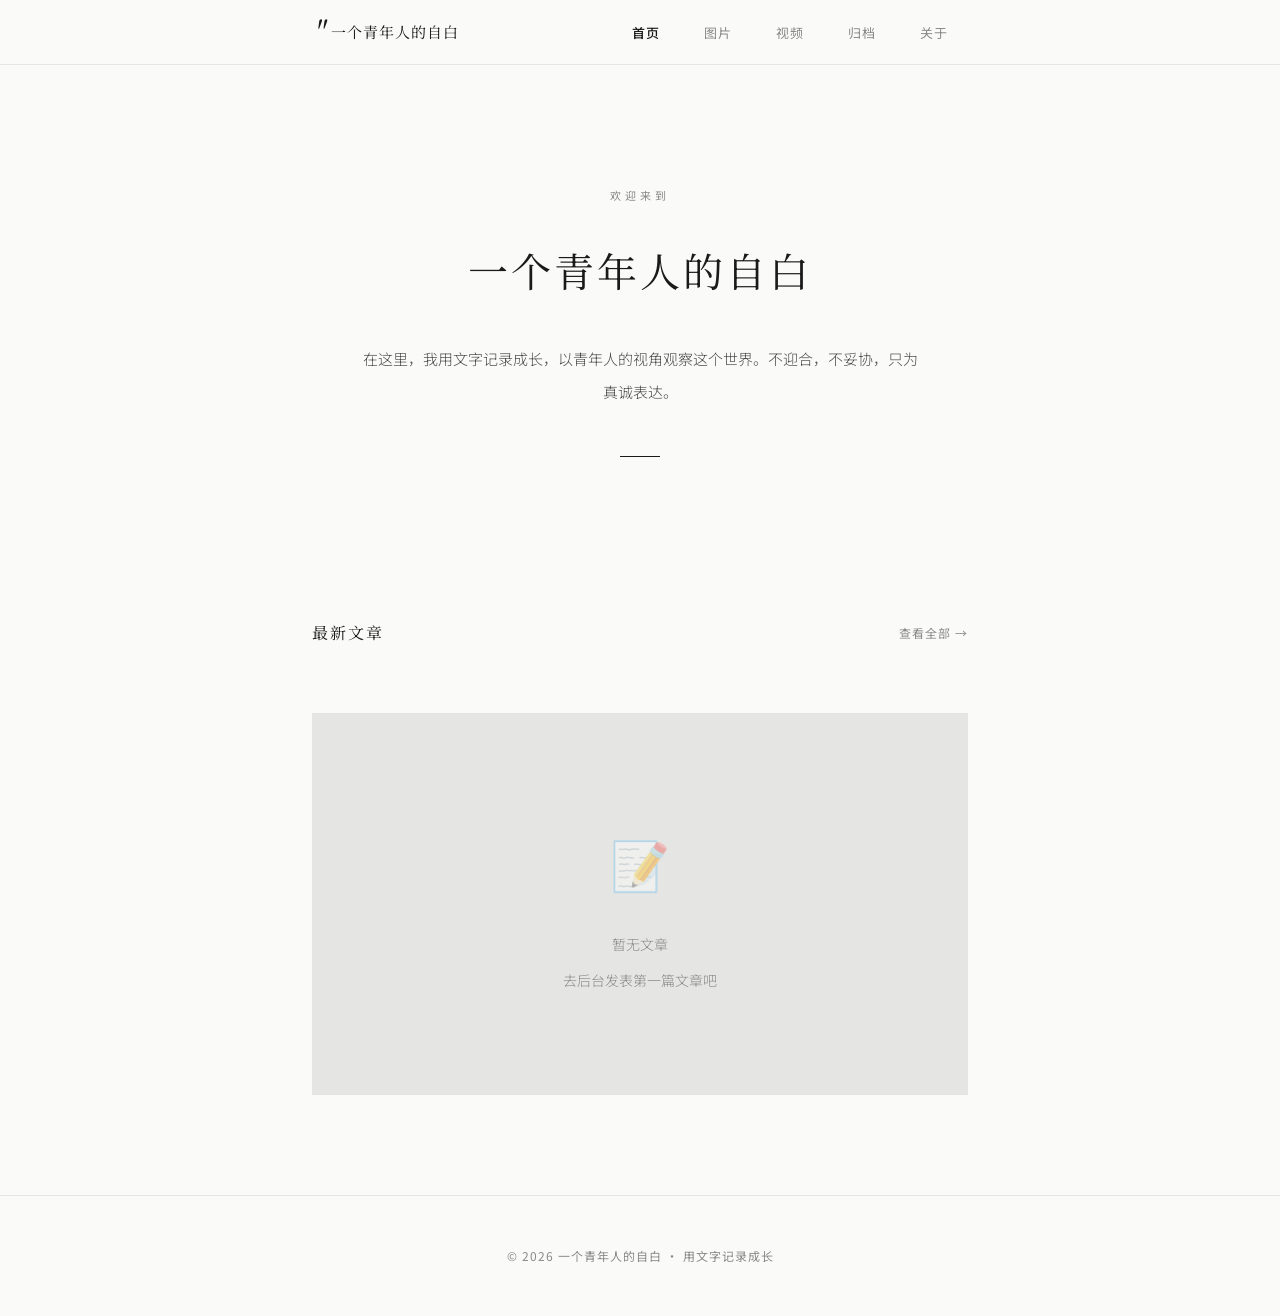
==== index.html @ 55a69249 "Add files via upload" ====
<!DOCTYPE html>
<html lang="zh-CN">
<head>
    <meta charset="UTF-8">
    <meta name="viewport" content="width=device-width, initial-scale=1.0">
    <title>一个青年人的自白</title>
    <meta name="description" content="一个青年人的自白 - 用文字记录成长，以青年视角观察世界">
    <link rel="stylesheet" href="styles.css">
    <link href="https://fonts.googleapis.com/css2?family=Noto+Serif+SC:wght@400;600;700&family=Noto+Sans+SC:wght@300;400;500&display=swap" rel="stylesheet">
</head>
<body>
    <!-- 导航栏 -->
    <header class="header">
        <div class="container header-inner">
            <a href="#" class="logo" data-page="home">
                <span class="logo-mark">"</span>
                <span class="logo-text">一个青年人的自白</span>
            </a>
            <nav class="nav">
                <button class="nav-link active" data-page="home">首页</button>
                <button class="nav-link" data-page="photos">图片</button>
                <button class="nav-link" data-page="videos">视频</button>
                <button class="nav-link" data-page="archive">归档</button>
                <button class="nav-link" data-page="about">关于</button>
            </nav>
            <button class="menu-toggle" aria-label="菜单">
                <span></span>
                <span></span>
                <span></span>
            </button>
        </div>
    </header>

    <!-- 移动端菜单 -->
    <div class="mobile-menu">
        <button class="mobile-nav-link active" data-page="home">首页</button>
        <button class="mobile-nav-link" data-page="photos">图片</button>
        <button class="mobile-nav-link" data-page="videos">视频</button>
        <button class="mobile-nav-link" data-page="archive">归档</button>
        <button class="mobile-nav-link" data-page="about">关于</button>
    </div>

    <!-- 首页 -->
    <main id="home-page" class="page active">
        <!-- Hero 区域 -->
        <section class="hero">
            <div class="container">
                <div class="hero-content">
                    <p class="hero-subtitle">欢迎来到</p>
                    <h1 class="hero-title">一个青年人的自白</h1>
                    <p class="hero-desc">在这里，我用文字记录成长，以青年人的视角观察这个世界。不迎合，不妥协，只为真诚表达。</p>
                    <div class="hero-line"></div>
                </div>
            </div>
        </section>

        <!-- 最新文章 -->
        <section class="articles">
            <div class="container">
                <div class="section-header">
                    <h2 class="section-title">最新文章</h2>
                    <a href="#" class="section-more" data-page="archive">查看全部 →</a>
                </div>
                <div class="article-list" id="article-list">
                    <!-- 文章列表由 JS 动态渲染 -->
                </div>
            </div>
        </section>
    </main>

    <!-- 图片页 -->
    <main id="photos-page" class="page">
        <section class="page-header">
            <div class="container">
                <h1 class="page-title">影像记录</h1>
                <p class="page-subtitle">用镜头捕捉那些值得记录的瞬间</p>
            </div>
        </section>
        <section class="photos-content">
            <div class="container">
                <div class="photo-grid" id="photo-grid">
                    <!-- 图片由 JS 动态渲染 -->
                </div>
            </div>
        </section>
    </main>

    <!-- 视频页 -->
    <main id="videos-page" class="page">
        <section class="page-header">
            <div class="container">
                <h1 class="page-title">影像作品</h1>
                <p class="page-subtitle">用影像讲述故事</p>
            </div>
        </section>
        <section class="videos-content">
            <div class="container">
                <div class="video-list" id="video-list">
                    <!-- 视频由 JS 动态渲染 -->
                </div>
            </div>
        </section>
    </main>

    <!-- 归档页 -->
    <main id="archive-page" class="page">
        <section class="page-header">
            <div class="container">
                <h1 class="page-title">文章归档</h1>
                <p class="page-subtitle">所有的文字，都在这里沉淀</p>
            </div>
        </section>
        <section class="archive-content">
            <div class="container">
                <div class="archive-list" id="archive-list">
                    <!-- 归档列表由 JS 动态渲染 -->
                </div>
            </div>
        </section>
    </main>

    <!-- 文章详情页 -->
    <main id="article-page" class="page">
        <article class="article-detail" id="article-detail">
            <!-- 文章内容由 JS 动态渲染 -->
        </article>
    </main>

    <!-- 图片详情弹窗 -->
    <div class="lightbox" id="lightbox">
        <button class="lightbox-close" onclick="closeLightbox()">×</button>
        <div class="lightbox-content">
            <img id="lightbox-img" src="" alt="">
            <div class="lightbox-info">
                <h3 id="lightbox-title"></h3>
                <p id="lightbox-desc"></p>
            </div>
        </div>
    </div>

    <!-- 视频弹窗 -->
    <div class="videobox" id="videobox">
        <button class="videobox-close" onclick="closeVideobox()">×</button>
        <div class="videobox-content">
            <div id="video-player"></div>
        </div>
    </div>

    <!-- 关于页 -->
    <main id="about-page" class="page">
        <section class="about-header">
            <div class="container">
                <div class="about-avatar">
                    <div class="avatar-placeholder">青</div>
                </div>
                <h1 class="about-name" id="about-name">一个青年人</h1>
                <p class="about-tagline" id="about-tagline">记录者 / 思考者 / 表达者</p>
            </div>
        </section>
        <section class="about-content">
            <div class="container">
                <div class="about-text" id="about-text">
                    <!-- 自我介绍由JS动态加载 -->
                </div>
                <div class="about-links">
                    <h3>找到我</h3>
                    <div class="social-links" id="social-links">
                        <!-- 社交链接由 JS 动态渲染 -->
                    </div>
                </div>
            </div>
        </section>
    </main>

    <!-- 页脚 -->
    <footer class="footer">
        <div class="container">
            <p class="footer-text">© 2026 一个青年人的自白 · 用文字记录成长</p>
        </div>
    </footer>

    <script src="app.js"></script>
</body>
</html>
---- styles.css ----
/* ========================================
   一个青年人的自白 - 艺术黑白风格
   Artistic Black & White Theme
   ======================================== */

/* 变量定义 - 艺术黑白调色板 */
:root {
    /* 黑白灰主色调 */
    --color-bg: #FAFAF9;
    --color-bg-card: #FFFFFF;
    --color-text: #1A1A1A;
    --color-text-secondary: #4A4A4A;
    --color-text-muted: #8A8A8A;
    --color-border: #E5E5E3;
    --color-border-light: #F0F0EE;
    
    /* 强调色 - 极淡的灰黑 */
    --color-accent: #2A2A2A;
    --color-accent-light: #F5F5F3;
    
    /* 字体 */
    --font-serif: 'Noto Serif SC', 'Songti SC', 'SimSun', serif;
    --font-sans: 'Noto Sans SC', 'PingFang SC', sans-serif;
    
    /* 阴影 - 极轻微 */
    --shadow-sm: 0 1px 3px rgba(0, 0, 0, 0.02);
    --shadow-md: 0 2px 12px rgba(0, 0, 0, 0.03);
    --shadow-lg: 0 4px 24px rgba(0, 0, 0, 0.04);
    
    /* 圆角 - 更方正 */
    --radius-sm: 2px;
    --radius-md: 4px;
    --radius-lg: 6px;
    
    /* 过渡 */
    --transition: all 0.4s cubic-bezier(0.25, 0.46, 0.45, 0.94);
}

/* 重置样式 */
*, *::before, *::after {
    box-sizing: border-box;
    margin: 0;
    padding: 0;
}

html {
    font-size: 16px;
    scroll-behavior: smooth;
}

body {
    font-family: var(--font-sans);
    background-color: var(--color-bg);
    color: var(--color-text);
    line-height: 2;
    min-height: 100vh;
    -webkit-font-smoothing: antialiased;
    -moz-osx-font-smoothing: grayscale;
}

a {
    color: inherit;
    text-decoration: none;
}

button {
    font-family: inherit;
    cursor: pointer;
    border: none;
    background: none;
}

img {
    max-width: 100%;
    height: auto;
}

/* 容器 */
.container {
    max-width: 720px;
    margin: 0 auto;
    padding: 0 32px;
}

/* ========================================
   导航栏 - 极简黑白
   ======================================== */
.header {
    position: fixed;
    top: 0;
    left: 0;
    right: 0;
    background: rgba(250, 250, 249, 0.98);
    border-bottom: 1px solid var(--color-border);
    z-index: 100;
}

.header-inner {
    display: flex;
    align-items: center;
    justify-content: space-between;
    height: 64px;
}

.logo {
    display: flex;
    align-items: center;
    gap: 8px;
}

.logo-mark {
    font-family: var(--font-serif);
    font-size: 28px;
    color: var(--color-text);
    font-weight: 400;
    font-style: italic;
}

.logo-text {
    font-family: var(--font-serif);
    font-size: 15px;
    font-weight: 400;
    color: var(--color-text);
    letter-spacing: 1px;
}

.nav {
    display: flex;
    gap: 4px;
}

.nav-link {
    padding: 8px 20px;
    font-size: 13px;
    color: var(--color-text-muted);
    border-radius: var(--radius-sm);
    transition: var(--transition);
    letter-spacing: 1px;
}

.nav-link:hover {
    color: var(--color-text);
}

.nav-link.active {
    color: var(--color-text);
    font-weight: 500;
}

/* 移动端菜单按钮 */
.menu-toggle {
    display: none;
    flex-direction: column;
    gap: 6px;
    padding: 8px;
}

.menu-toggle span {
    display: block;
    width: 22px;
    height: 1px;
    background: var(--color-text);
    transition: var(--transition);
}

/* 移动端菜单 */
.mobile-menu {
    position: fixed;
    top: 64px;
    left: 0;
    right: 0;
    background: var(--color-bg-card);
    border-bottom: 1px solid var(--color-border);
    padding: 20px 32px;
    display: none;
    flex-direction: column;
    gap: 4px;
    z-index: 99;
}

.mobile-menu.active {
    display: flex;
}

.mobile-nav-link {
    padding: 14px 0;
    font-size: 14px;
    color: var(--color-text-secondary);
    text-align: left;
    border-bottom: 1px solid var(--color-border-light);
    transition: var(--transition);
    letter-spacing: 1px;
}

.mobile-nav-link:last-child {
    border-bottom: none;
}

.mobile-nav-link:hover,
.mobile-nav-link.active {
    color: var(--color-text);
}

/* ========================================
   页面通用
   ======================================== */
.page {
    display: none;
    padding-top: 64px;
    min-height: 100vh;
}

.page.active {
    display: block;
}

/* ========================================
   Hero 区域 - 文学感
   ======================================== */
.hero {
    padding: 120px 0 100px;
    text-align: center;
}

.hero-content {
    max-width: 560px;
    margin: 0 auto;
}

.hero-subtitle {
    font-family: var(--font-sans);
    font-size: 11px;
    color: var(--color-text-muted);
    letter-spacing: 4px;
    text-transform: uppercase;
    margin-bottom: 24px;
}

.hero-title {
    font-family: var(--font-serif);
    font-size: clamp(28px, 6vw, 40px);
    font-weight: 400;
    color: var(--color-text);
    margin-bottom: 32px;
    letter-spacing: 3px;
}

.hero-desc {
    font-size: 15px;
    color: var(--color-text-secondary);
    line-height: 2.2;
    margin-bottom: 48px;
    font-weight: 300;
}

.hero-line {
    width: 40px;
    height: 1px;
    background: var(--color-text);
    margin: 0 auto;
}

/* ========================================
   文章列表 - 简约卡片
   ======================================== */
.articles {
    padding: 60px 0 100px;
}

.section-header {
    display: flex;
    align-items: center;
    justify-content: space-between;
    margin-bottom: 48px;
    padding-bottom: 16px;
}

.section-title {
    font-family: var(--font-serif);
    font-size: 16px;
    font-weight: 400;
    letter-spacing: 2px;
}

.section-more {
    font-size: 12px;
    color: var(--color-text-muted);
    transition: var(--transition);
    letter-spacing: 1px;
}

.section-more:hover {
    color: var(--color-text);
}

.article-list {
    display: flex;
    flex-direction: column;
    gap: 1px;
    background: var(--color-border);
    border: 1px solid var(--color-border);
}

/* 文章卡片 */
.article-card {
    background: var(--color-bg-card);
    padding: 36px 40px;
    transition: var(--transition);
    cursor: pointer;
}

.article-card:hover {
    background: var(--color-accent-light);
}

.article-card-header {
    display: flex;
    align-items: center;
    gap: 16px;
    margin-bottom: 12px;
}

.article-tag {
    font-size: 10px;
    color: var(--color-text-muted);
    letter-spacing: 2px;
    text-transform: uppercase;
}

.article-date {
    font-size: 12px;
    color: var(--color-text-muted);
}

.article-title {
    font-family: var(--font-serif);
    font-size: 20px;
    font-weight: 400;
    color: var(--color-text);
    margin-bottom: 12px;
    transition: var(--transition);
    letter-spacing: 1px;
}

.article-card:hover .article-title {
    font-style: italic;
}

.article-excerpt {
    font-size: 14px;
    color: var(--color-text-secondary);
    line-height: 1.9;
    display: -webkit-box;
    -webkit-line-clamp: 2;
    -webkit-box-orient: vertical;
    overflow: hidden;
    font-weight: 300;
}

.article-footer {
    display: flex;
    align-items: center;
    gap: 16px;
    margin-top: 20px;
    padding-top: 20px;
    border-top: 1px solid var(--color-border-light);
}

.article-meta {
    display: flex;
    align-items: center;
    gap: 6px;
    font-size: 12px;
    color: var(--color-text-muted);
    letter-spacing: 1px;
}

.article-meta svg {
    opacity: 0.5;
}

/* ========================================
   归档页
   ======================================== */
.archive-header {
    padding: 100px 0 60px;
    text-align: center;
}

.page-title {
    font-family: var(--font-serif);
    font-size: clamp(24px, 5vw, 32px);
    font-weight: 400;
    margin-bottom: 12px;
    letter-spacing: 3px;
}

.page-subtitle {
    font-size: 13px;
    color: var(--color-text-muted);
    font-weight: 300;
    letter-spacing: 1px;
}

.archive-content {
    padding-bottom: 100px;
}

.archive-list {
    display: flex;
    flex-direction: column;
    gap: 48px;
}

.archive-year {
    font-family: var(--font-serif);
    font-size: 18px;
    font-weight: 400;
    color: var(--color-text);
    margin-bottom: 24px;
    padding-bottom: 12px;
    border-bottom: 1px solid var(--color-text);
    letter-spacing: 2px;
}

.archive-year-articles {
    display: flex;
    flex-direction: column;
    gap: 0;
    padding-left: 0;
}

.archive-item {
    display: flex;
    align-items: baseline;
    gap: 24px;
    padding: 16px 0;
    border-bottom: 1px solid var(--color-border-light);
    cursor: pointer;
    transition: var(--transition);
}

.archive-item:hover {
    padding-left: 8px;
}

.archive-item:hover .archive-item-title {
    font-style: italic;
}

.archive-item-date {
    font-size: 12px;
    color: var(--color-text-muted);
    flex-shrink: 0;
    letter-spacing: 1px;
}

.archive-item-title {
    font-size: 15px;
    color: var(--color-text);
    transition: var(--transition);
    letter-spacing: 0.5px;
}

/* ========================================
   文章详情
   ======================================== */
.article-detail {
    max-width: 640px;
    margin: 0 auto;
    padding: 80px 24px 120px;
}

.article-detail-header {
    margin-bottom: 48px;
    text-align: center;
}

.article-detail-title {
    font-family: var(--font-serif);
    font-size: clamp(24px, 5vw, 30px);
    font-weight: 400;
    line-height: 1.5;
    margin-bottom: 24px;
    letter-spacing: 2px;
}

.article-detail-meta {
    display: flex;
    align-items: center;
    justify-content: center;
    gap: 20px;
    font-size: 12px;
    color: var(--color-text-muted);
    letter-spacing: 1px;
}

.article-detail-content {
    font-size: 16px;
    line-height: 2.2;
    color: var(--color-text);
}

.article-detail-content p {
    margin-bottom: 28px;
    text-align: justify;
    font-weight: 300;
}

.article-detail-content h2 {
    font-family: var(--font-serif);
    font-size: 20px;
    font-weight: 400;
    margin: 56px 0 20px;
    letter-spacing: 1px;
}

.article-detail-content h3 {
    font-family: var(--font-serif);
    font-size: 17px;
    font-weight: 400;
    margin: 40px 0 16px;
}

.article-detail-content blockquote {
    margin: 40px 0;
    padding: 24px 32px;
    border-left: 2px solid var(--color-text);
    background: var(--color-accent-light);
    font-style: italic;
    font-size: 15px;
    color: var(--color-text-secondary);
}

.article-back {
    display: inline-flex;
    align-items: center;
    gap: 8px;
    margin-top: 56px;
    padding: 14px 24px;
    font-size: 12px;
    color: var(--color-text-muted);
    background: transparent;
    border: 1px solid var(--color-border);
    border-radius: var(--radius-sm);
    transition: var(--transition);
    letter-spacing: 1px;
}

.article-back:hover {
    border-color: var(--color-text);
    color: var(--color-text);
}

/* ========================================
   关于页
   ======================================== */
.about-header {
    padding: 120px 0 60px;
    text-align: center;
}

.about-avatar {
    width: 100px;
    height: 100px;
    margin: 0 auto 32px;
}

.avatar-placeholder {
    width: 100%;
    height: 100%;
    display: flex;
    align-items: center;
    justify-content: center;
    font-family: var(--font-serif);
    font-size: 36px;
    font-weight: 400;
    color: var(--color-text);
    background: var(--color-accent-light);
    border: 1px solid var(--color-border);
}

.about-name {
    font-family: var(--font-serif);
    font-size: 24px;
    font-weight: 400;
    margin-bottom: 8px;
    letter-spacing: 2px;
}

.about-tagline {
    font-size: 12px;
    color: var(--color-text-muted);
    letter-spacing: 3px;
}

.about-content {
    padding-bottom: 120px;
}

.about-text {
    max-width: 520px;
    margin: 0 auto 56px;
}

.about-text p {
    font-size: 15px;
    color: var(--color-text-secondary);
    line-height: 2.2;
    margin-bottom: 20px;
    text-align: center;
    font-weight: 300;
}

.about-links {
    text-align: center;
}

.about-links h3 {
    font-family: var(--font-serif);
    font-size: 14px;
    font-weight: 400;
    margin-bottom: 24px;
    letter-spacing: 2px;
}

.social-links {
    display: flex;
    justify-content: center;
    gap: 12px;
    flex-wrap: wrap;
}

.social-link {
    display: inline-flex;
    align-items: center;
    gap: 8px;
    padding: 12px 24px;
    font-size: 12px;
    color: var(--color-text-secondary);
    background: transparent;
    border: 1px solid var(--color-border);
    border-radius: var(--radius-sm);
    transition: var(--transition);
    letter-spacing: 1px;
}

.social-link:hover {
    border-color: var(--color-text);
    color: var(--color-text);
}

/* ========================================
   页脚
   ======================================== */
.footer {
    padding: 48px 0;
    text-align: center;
    border-top: 1px solid var(--color-border);
}

.footer-text {
    font-size: 12px;
    color: var(--color-text-muted);
    letter-spacing: 1px;
}

/* ========================================
   响应式
   ======================================== */
@media (max-width: 768px) {
    .nav {
        display: none;
    }
    
    .menu-toggle {
        display: flex;
    }
    
    .container {
        padding: 0 24px;
    }
    
    .hero {
        padding: 100px 0 80px;
    }
    
    .hero-desc {
        font-size: 14px;
    }
    
    .article-card {
        padding: 28px 24px;
    }
    
    .article-title {
        font-size: 18px;
    }
    
    .article-excerpt {
        font-size: 14px;
    }
    
    .article-detail-content {
        font-size: 15px;
    }
    
    .archive-item {
        flex-direction: column;
        gap: 4px;
    }
}

@media (max-width: 480px) {
    .container {
        padding: 0 20px;
    }
    
    .section-header {
        flex-direction: column;
        align-items: flex-start;
        gap: 8px;
    }
    
    .social-links {
        flex-direction: column;
        align-items: center;
    }
    
    .social-link {
        width: 100%;
        justify-content: center;
    }
}

/* ========================================
   动画 - 柔和淡入
   ======================================== */
@keyframes fadeIn {
    from {
        opacity: 0;
        transform: translateY(16px);
    }
    to {
        opacity: 1;
        transform: translateY(0);
    }
}

.article-card,
.archive-year,
.archive-item,
.about-header,
.about-text,
.about-links {
    animation: fadeIn 0.6s ease forwards;
}

.article-card:nth-child(1) { animation-delay: 0.05s; }
.article-card:nth-child(2) { animation-delay: 0.1s; }
.article-card:nth-child(3) { animation-delay: 0.15s; }
.article-card:nth-child(4) { animation-delay: 0.2s; }

/* ========================================
   页面通用头部
   ======================================== */
.page-header {
    padding: 100px 0 60px;
    text-align: center;
}

/* ========================================
   图片板块 - 画廊风格
   ======================================== */
.photos-content {
    padding-bottom: 100px;
}

.photo-grid {
    display: grid;
    grid-template-columns: repeat(auto-fill, minmax(240px, 1fr));
    gap: 2px;
    background: var(--color-border);
    border: 1px solid var(--color-border);
}

.photo-item {
    position: relative;
    aspect-ratio: 1;
    overflow: hidden;
    cursor: pointer;
    background: var(--color-bg);
}

.photo-item img {
    width: 100%;
    height: 100%;
    object-fit: cover;
    transition: transform 0.8s cubic-bezier(0.25, 0.46, 0.45, 0.94);
    filter: grayscale(20%);
}

.photo-item:hover img {
    transform: scale(1.03);
    filter: grayscale(0%);
}

.photo-overlay {
    position: absolute;
    inset: 0;
    background: rgba(26, 26, 26, 0.6);
    opacity: 0;
    transition: opacity 0.4s ease;
    display: flex;
    align-items: center;
    justify-content: center;
}

.photo-item:hover .photo-overlay {
    opacity: 1;
}

.photo-info {
    color: #fff;
    text-align: center;
    padding: 20px;
}

.photo-title {
    font-family: var(--font-serif);
    font-size: 14px;
    font-weight: 400;
    letter-spacing: 1px;
    margin-bottom: 4px;
}

.photo-desc {
    font-size: 12px;
    opacity: 0.8;
    font-weight: 300;
}

.photo-category {
    position: absolute;
    top: 16px;
    left: 16px;
    padding: 4px 12px;
    background: rgba(255, 255, 255, 0.95);
    border-radius: var(--radius-sm);
    font-size: 10px;
    color: var(--color-text);
    letter-spacing: 1px;
}

/* 图片灯笼弹窗 */
.lightbox {
    display: none;
    position: fixed;
    inset: 0;
    background: rgba(26, 26, 26, 0.96);
    z-index: 1000;
    align-items: center;
    justify-content: center;
    padding: 40px;
}

.lightbox.active {
    display: flex;
}

.lightbox-content {
    max-width: 90vw;
    max-height: 90vh;
    text-align: center;
}

.lightbox-content img {
    max-width: 100%;
    max-height: 80vh;
    border-radius: var(--radius-sm);
}

.lightbox-info {
    margin-top: 24px;
    color: #fff;
}

.lightbox-info h3 {
    font-family: var(--font-serif);
    font-size: 16px;
    font-weight: 400;
    margin-bottom: 8px;
    letter-spacing: 1px;
}

.lightbox-info p {
    font-size: 13px;
    opacity: 0.7;
    font-weight: 300;
}

.lightbox-close {
    position: absolute;
    top: 24px;
    right: 24px;
    width: 44px;
    height: 44px;
    font-size: 28px;
    color: #fff;
    background: transparent;
    border: 1px solid rgba(255, 255, 255, 0.3);
    border-radius: var(--radius-sm);
    cursor: pointer;
    transition: var(--transition);
}

.lightbox-close:hover {
    background: rgba(255, 255, 255, 0.1);
    border-color: rgba(255, 255, 255, 0.6);
}

/* ========================================
   视频板块
   ======================================== */
.videos-content {
    padding-bottom: 100px;
}

.video-list {
    display: grid;
    grid-template-columns: repeat(auto-fill, minmax(320px, 1fr));
    gap: 32px;
}

.video-item {
    background: var(--color-bg-card);
    border: 1px solid var(--color-border);
    transition: var(--transition);
    cursor: pointer;
}

.video-item:hover {
    border-color: var(--color-text);
}

.video-cover {
    position: relative;
    aspect-ratio: 16/9;
    background: #000;
    overflow: hidden;
}

.video-cover img {
    width: 100%;
    height: 100%;
    object-fit: cover;
    filter: grayscale(30%);
    transition: var(--transition);
}

.video-item:hover .video-cover img {
    filter: grayscale(0%);
}

.video-play-btn {
    position: absolute;
    inset: 0;
    display: flex;
    align-items: center;
    justify-content: center;
    background: rgba(0, 0, 0, 0.3);
    transition: background 0.4s;
}

.video-item:hover .video-play-btn {
    background: rgba(0, 0, 0, 0.4);
}

.video-play-icon {
    width: 56px;
    height: 56px;
    background: rgba(255, 255, 255, 0.95);
    border-radius: 50%;
    display: flex;
    align-items: center;
    justify-content: center;
    transition: transform 0.4s;
}

.video-item:hover .video-play-icon {
    transform: scale(1.05);
}

.video-play-icon svg {
    width: 22px;
    height: 22px;
    margin-left: 3px;
    fill: var(--color-text);
}

.video-meta {
    position: absolute;
    top: 12px;
    right: 12px;
    padding: 4px 10px;
    background: rgba(0, 0, 0, 0.6);
    border-radius: var(--radius-sm);
    font-size: 11px;
    color: #fff;
    letter-spacing: 1px;
}

.video-info {
    padding: 24px;
}

.video-title {
    font-family: var(--font-serif);
    font-size: 16px;
    font-weight: 400;
    margin-bottom: 8px;
    color: var(--color-text);
    letter-spacing: 0.5px;
}

.video-desc {
    font-size: 13px;
    color: var(--color-text-secondary);
    line-height: 1.7;
    font-weight: 300;
}

/* 视频弹窗 */
.videobox {
    display: none;
    position: fixed;
    inset: 0;
    background: rgba(26, 26, 26, 0.96);
    z-index: 1000;
    align-items: center;
    justify-content: center;
    padding: 40px;
}

.videobox.active {
    display: flex;
}

.videobox-content {
    width: 100%;
    max-width: 960px;
    aspect-ratio: 16/9;
    background: #000;
    border: 1px solid var(--color-border);
}

.videobox-content iframe {
    width: 100%;
    height: 100%;
    border: none;
}

.videobox-close {
    position: absolute;
    top: 24px;
    right: 24px;
    width: 44px;
    height: 44px;
    font-size: 28px;
    color: #fff;
    background: transparent;
    border: 1px solid rgba(255, 255, 255, 0.3);
    border-radius: var(--radius-sm);
    cursor: pointer;
}

.videobox-close:hover {
    background: rgba(255, 255, 255, 0.1);
}

/* ========================================
   空状态
   ======================================== */
.empty-state {
    text-align: center;
    padding: 100px 20px;
    color: var(--color-text-muted);
}

.empty-state-icon {
    font-size: 48px;
    margin-bottom: 20px;
    opacity: 0.4;
}

.empty-state p {
    font-size: 14px;
    font-weight: 300;
}

/* ========================================
   响应式增强
   ======================================== */
@media (max-width: 768px) {
    .photo-grid {
        grid-template-columns: repeat(auto-fill, minmax(160px, 1fr));
        gap: 1px;
    }
    
    .video-list {
        grid-template-columns: 1fr;
    }
    
    .lightbox, .videobox {
        padding: 20px;
    }
}

/* ========================================
   评论区
   ======================================== */
.article-comments {
    margin-top: 64px;
    padding-top: 48px;
    border-top: 1px solid var(--color-border);
}

.comments-title {
    font-family: var(--font-serif);
    font-size: 16px;
    font-weight: 400;
    color: var(--color-text);
    margin-bottom: 32px;
    letter-spacing: 1px;
}

.comments-list {
    margin-bottom: 40px;
}

.no-comments {
    text-align: center;
    padding: 40px 20px;
    color: var(--color-text-muted);
    font-size: 14px;
    font-weight: 300;
    background: var(--color-accent-light);
    border: 1px solid var(--color-border-light);
}

.comment-item {
    display: flex;
    gap: 20px;
    padding: 24px 0;
    border-bottom: 1px solid var(--color-border-light);
}

.comment-item:last-child {
    border-bottom: none;
}

.comment-avatar {
    width: 40px;
    height: 40px;
    background: var(--color-accent-light);
    border: 1px solid var(--color-border);
    border-radius: 50%;
    display: flex;
    align-items: center;
    justify-content: center;
    font-size: 14px;
    font-weight: 400;
    color: var(--color-text);
    flex-shrink: 0;
}

.comment-body {
    flex: 1;
    min-width: 0;
}

.comment-header {
    display: flex;
    align-items: center;
    gap: 12px;
    margin-bottom: 8px;
}

.comment-author {
    font-weight: 500;
    font-size: 14px;
    color: var(--color-text);
}

.comment-time {
    font-size: 12px;
    color: var(--color-text-muted);
}

.comment-content {
    font-size: 14px;
    line-height: 1.8;
    color: var(--color-text-secondary);
    word-break: break-word;
    font-weight: 300;
}

/* 评论表单 */
.comment-form {
    background: var(--color-accent-light);
    padding: 32px;
    border: 1px solid var(--color-border-light);
    margin-top: 32px;
}

.comment-form-title {
    font-family: var(--font-serif);
    font-size: 14px;
    font-weight: 400;
    color: var(--color-text);
    margin-bottom: 24px;
    letter-spacing: 1px;
}

.form-group {
    margin-bottom: 16px;
}

.comment-input,
.comment-textarea {
    width: 100%;
    padding: 14px 16px;
    font-size: 14px;
    border: 1px solid var(--color-border);
    background: var(--color-bg-card);
    font-family: inherit;
    transition: var(--transition);
    border-radius: var(--radius-sm);
}

.comment-input:focus,
.comment-textarea:focus {
    outline: none;
    border-color: var(--color-text);
}

.comment-textarea {
    resize: vertical;
    min-height: 100px;
}

.comment-submit {
    margin-top: 8px;
    padding: 12px 28px;
    font-size: 12px;
    font-weight: 500;
    color: var(--color-bg-card);
    background: var(--color-text);
    border: none;
    border-radius: var(--radius-sm);
    cursor: pointer;
    transition: var(--transition);
    letter-spacing: 1px;
}

.comment-submit:hover {
    background: var(--color-text-secondary);
}

@media (max-width: 768px) {
    .comment-form {
        padding: 24px 20px;
    }
}
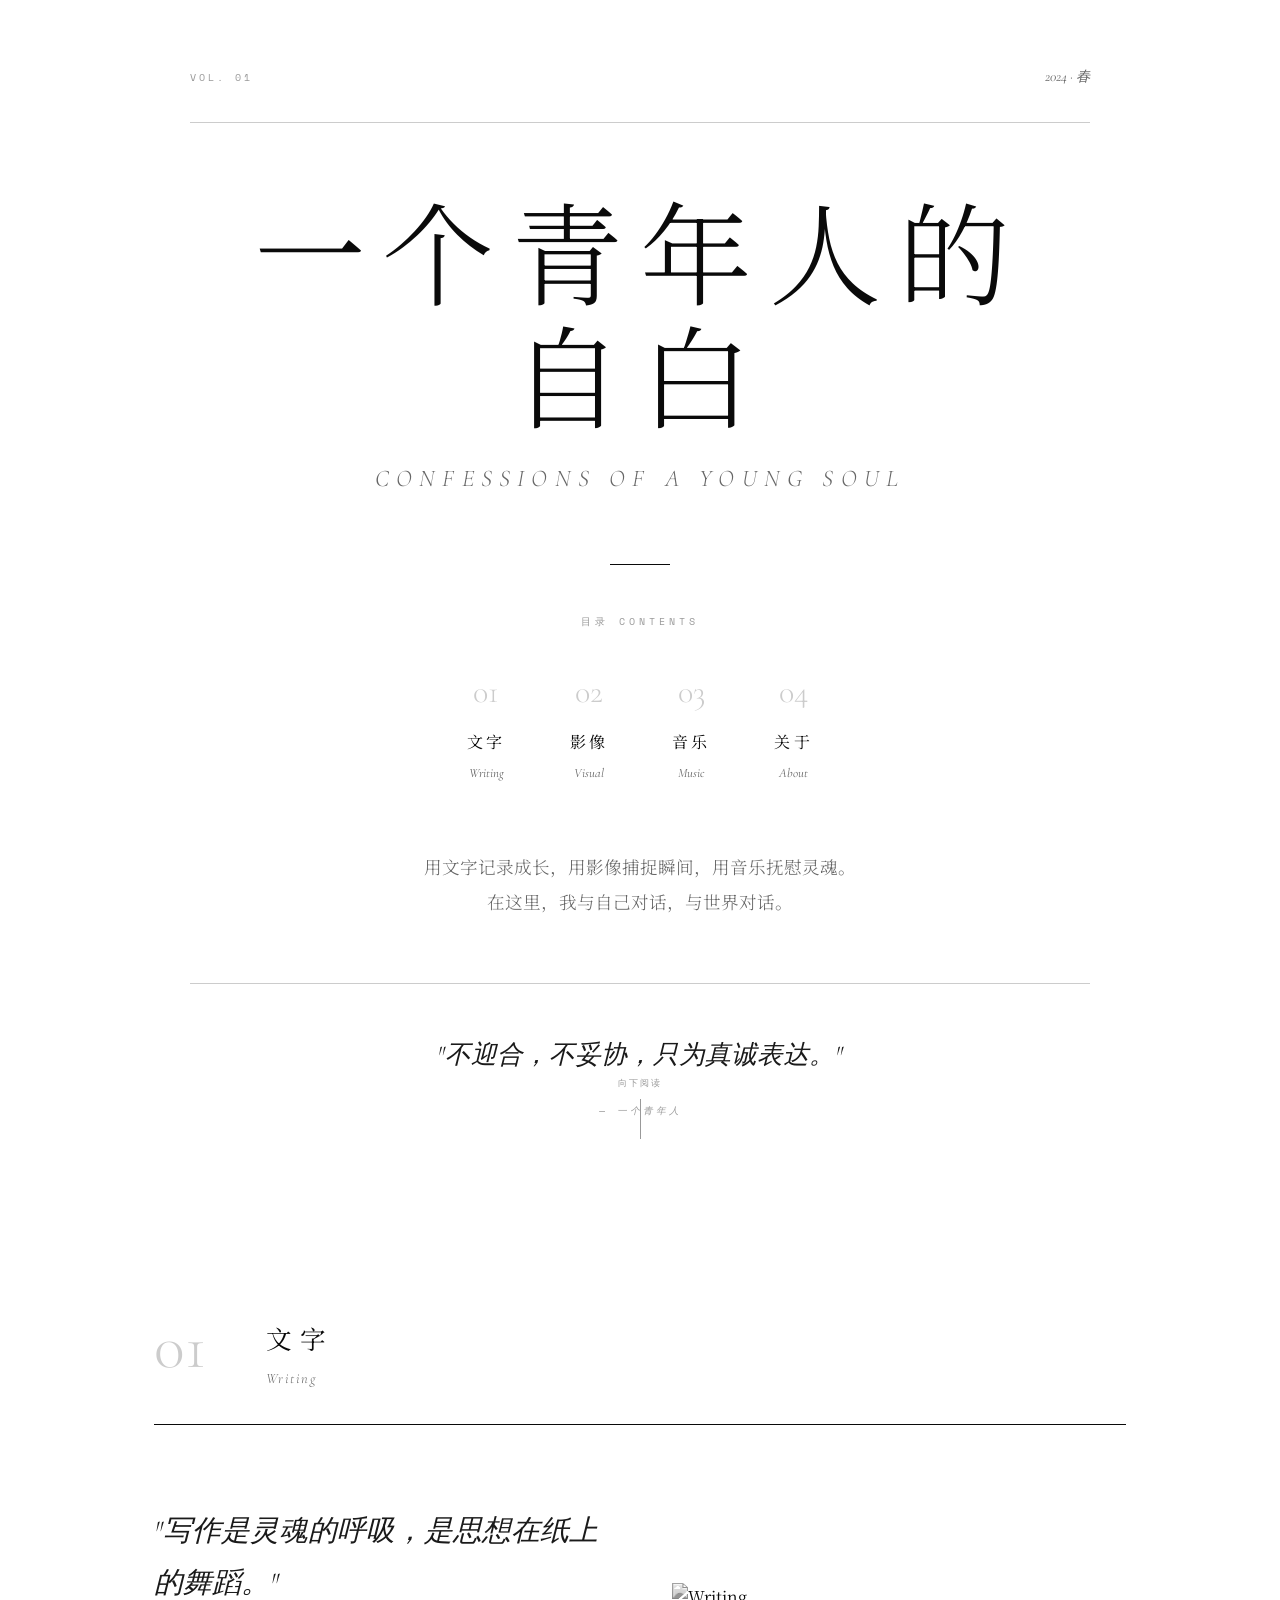
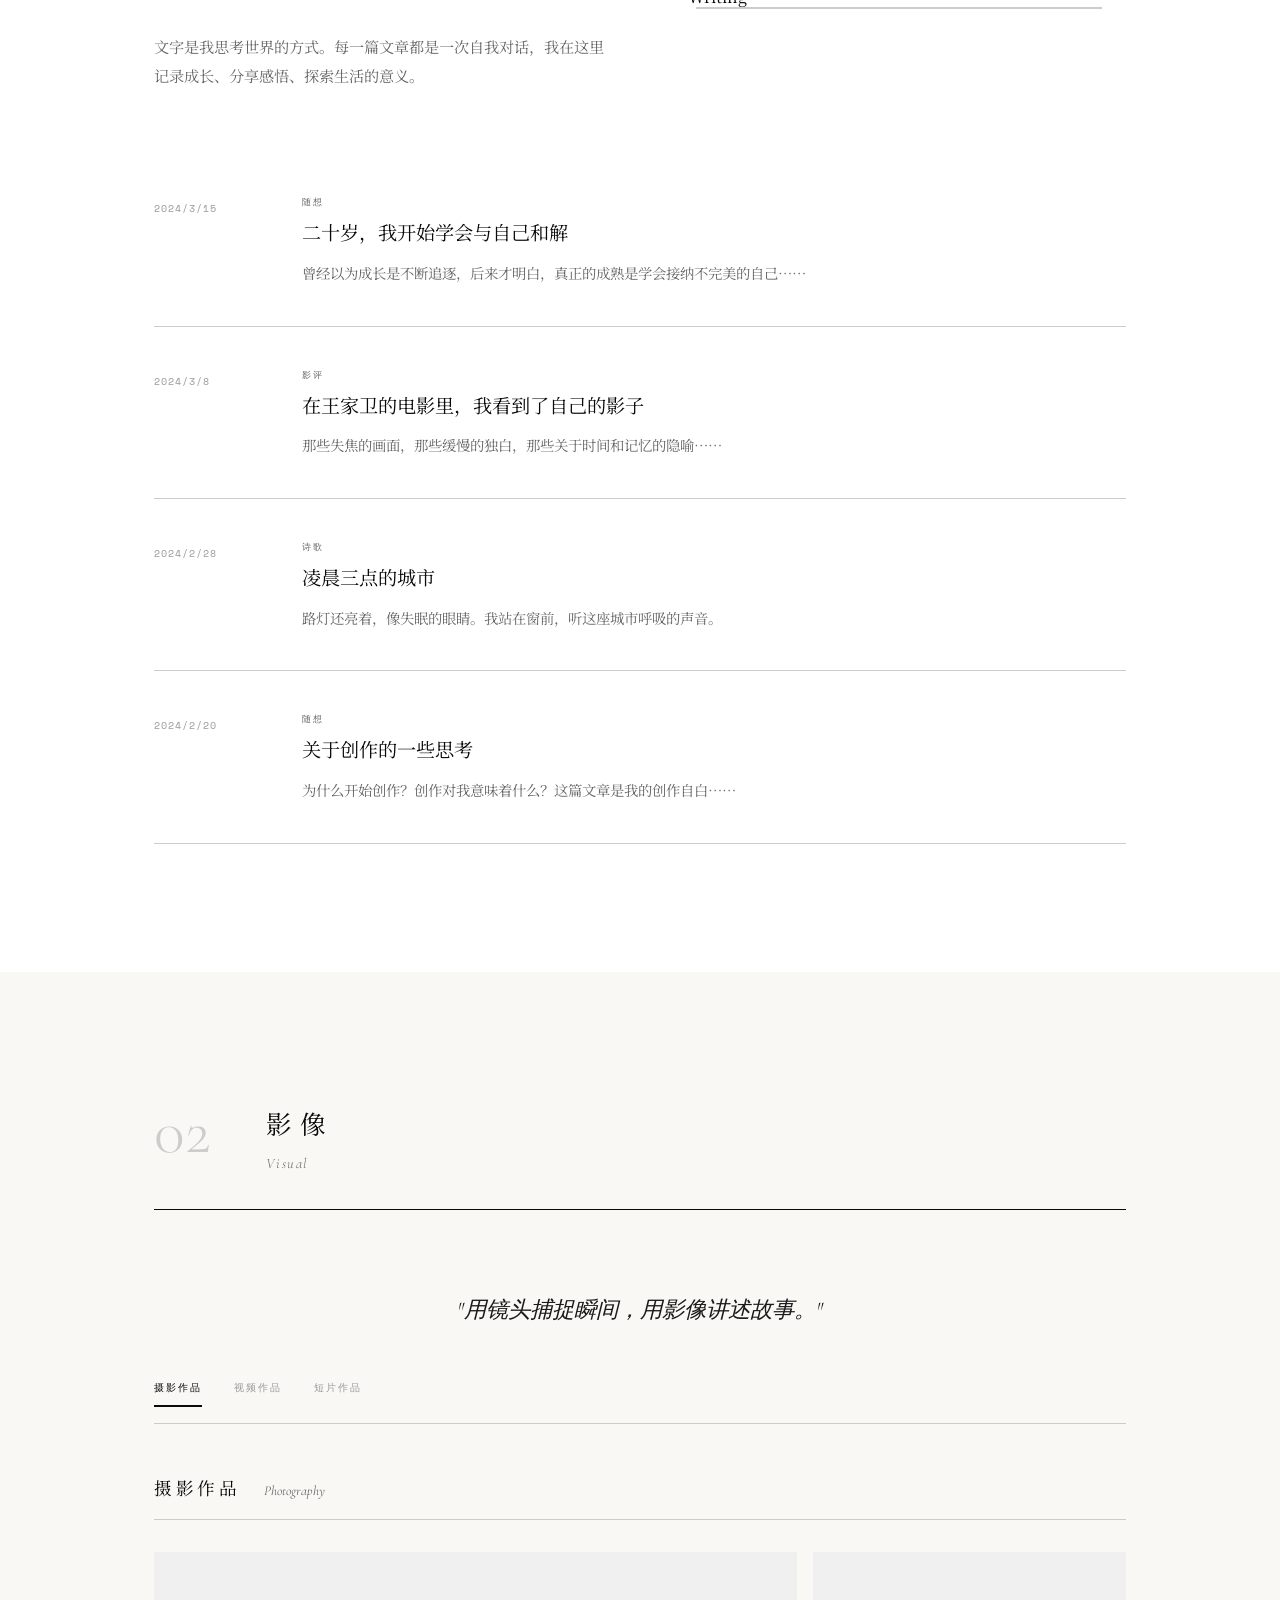
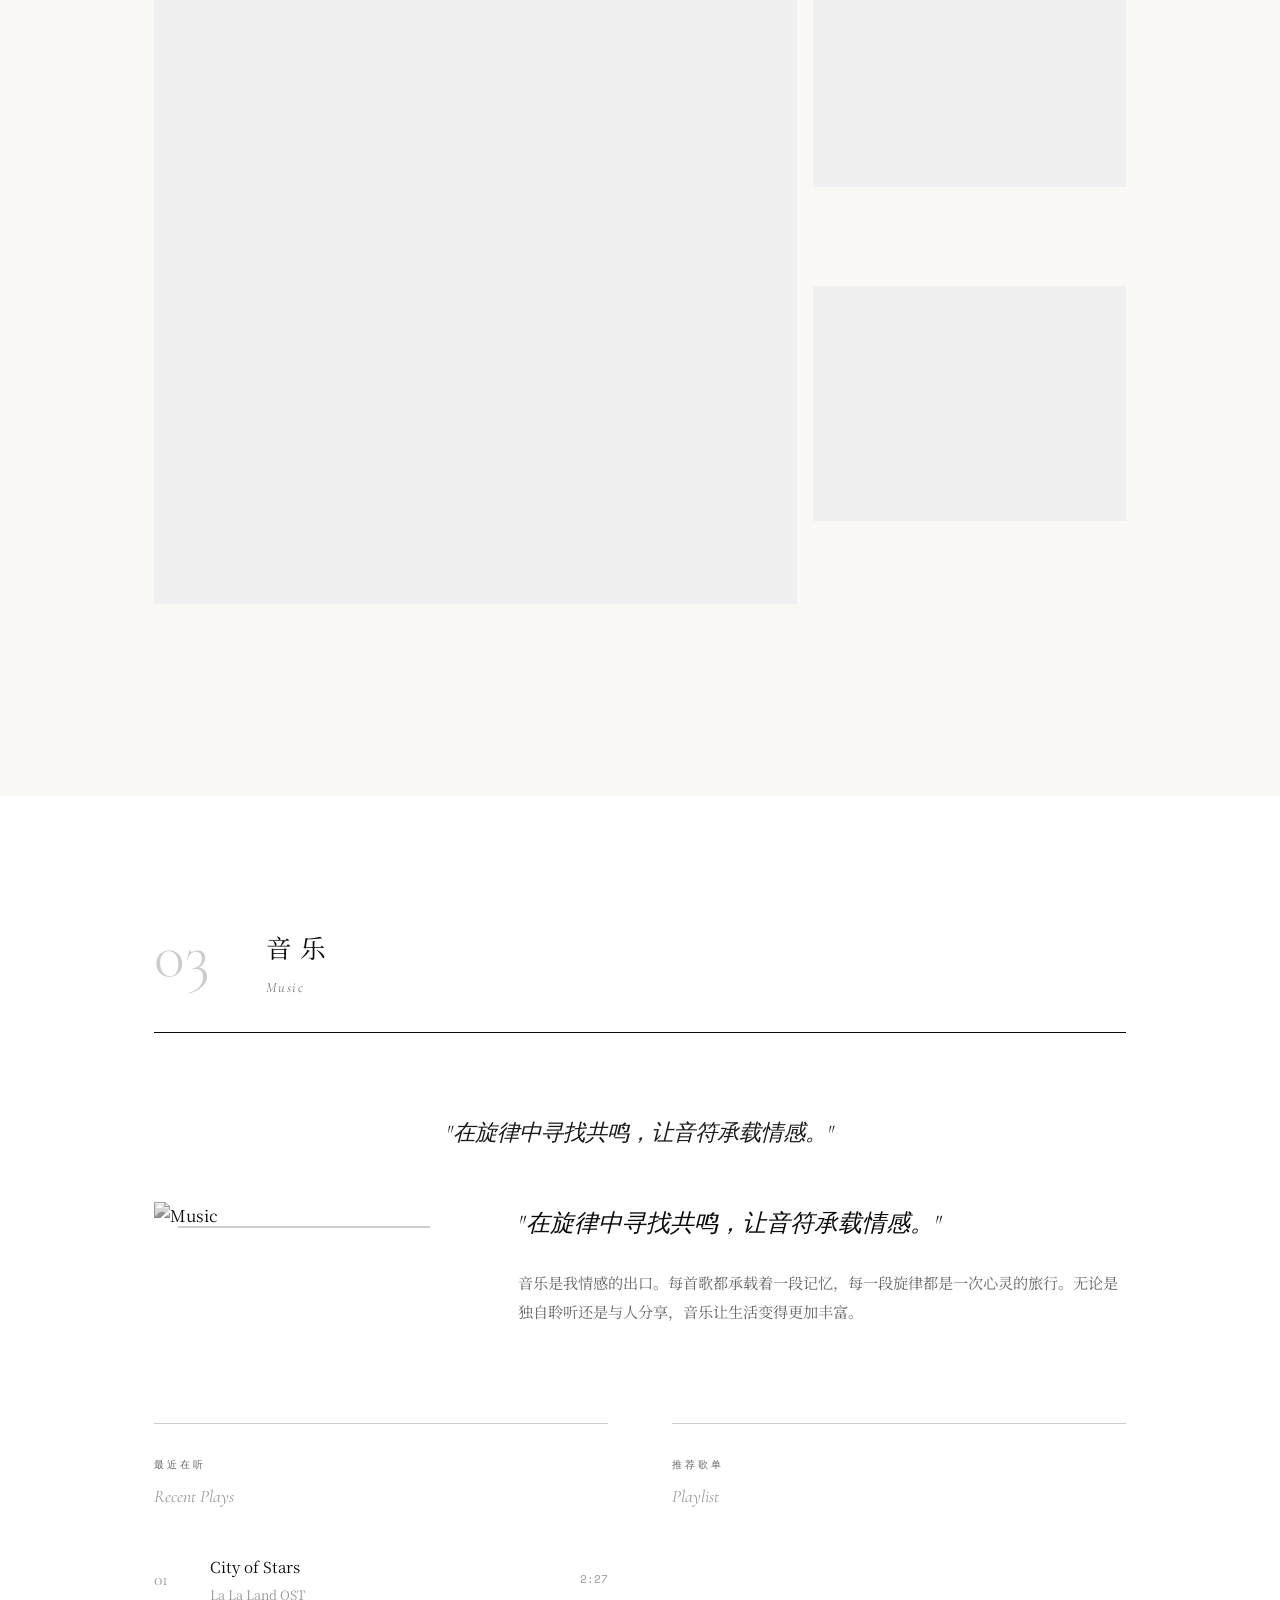
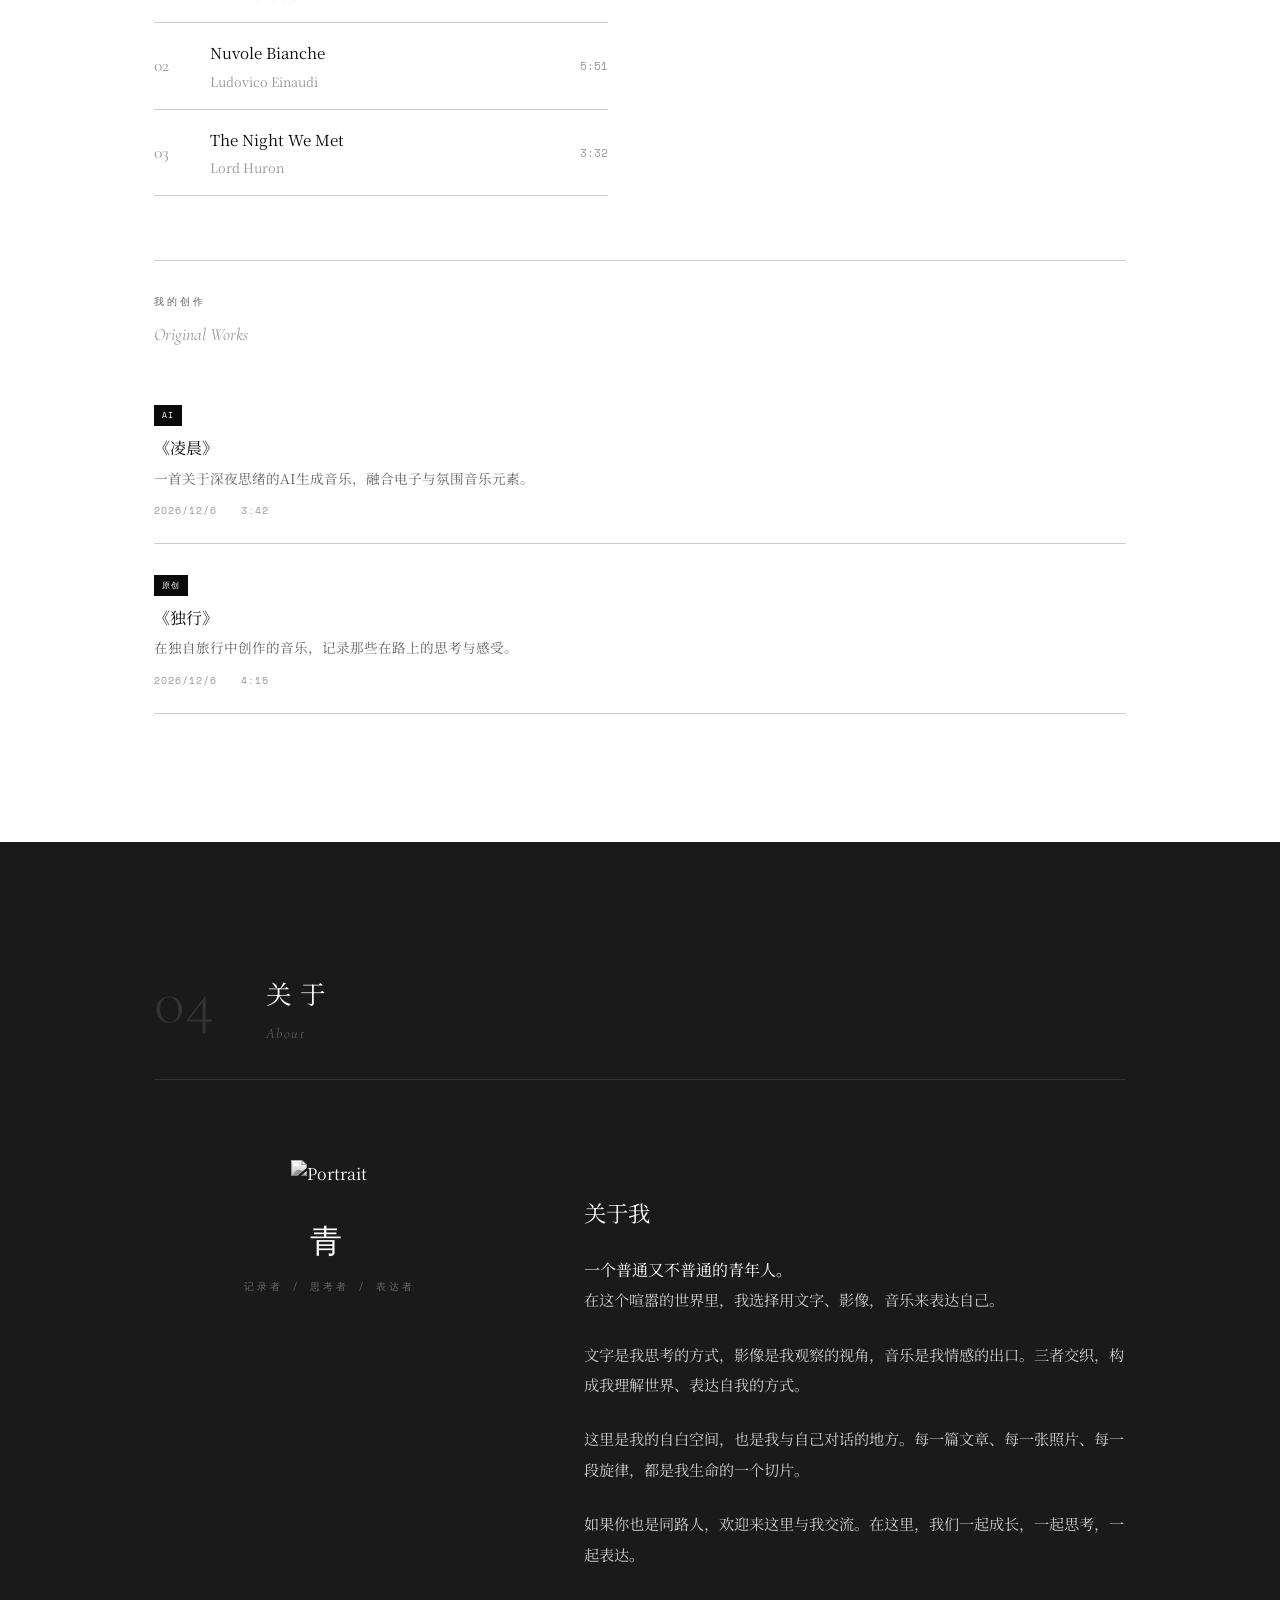
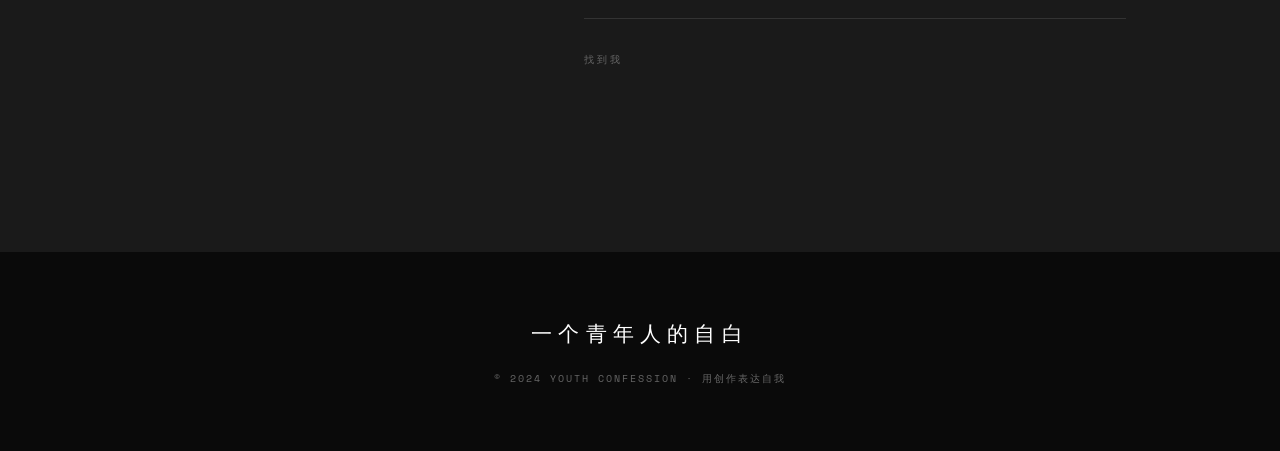
==== commit df822167: "Add files via upload" ====
--- a/index.html
+++ b/index.html
@@ -4,181 +4,1239 @@
     <meta charset="UTF-8">
     <meta name="viewport" content="width=device-width, initial-scale=1.0">
     <title>一个青年人的自白</title>
-    <meta name="description" content="一个青年人的自白 - 用文字记录成长，以青年视角观察世界">
-    <link rel="stylesheet" href="styles.css">
-    <link href="https://fonts.googleapis.com/css2?family=Noto+Serif+SC:wght@400;600;700&family=Noto+Sans+SC:wght@300;400;500&display=swap" rel="stylesheet">
+    <link rel="preconnect" href="https://fonts.googleapis.com">
+    <link rel="preconnect" href="https://fonts.gstatic.com" crossorigin>
+    <link href="https://fonts.googleapis.com/css2?family=Noto+Serif+SC:wght@300;400;500;600;700&family=Space+Mono:wght@400;700&family=Cormorant+Garamond:ital,wght@0,300;0,400;0,600;1,300;1,400;1,500&display=swap" rel="stylesheet">
+    <style>
+        :root {
+            --black: #0a0a0a;
+            --dark: #1a1a1a;
+            --gray-dark: #333333;
+            --gray: #666666;
+            --gray-light: #999999;
+            --gray-lighter: #cccccc;
+            --off-white: #f5f5f3;
+            --white: #ffffff;
+            --cream: #faf8f5;
+        }
+
+        * { margin: 0; padding: 0; box-sizing: border-box; }
+        html { scroll-behavior: smooth; font-size: 16px; }
+        body {
+            font-family: 'Noto Serif SC', 'Songti SC', serif;
+            background: var(--white);
+            color: var(--black);
+            line-height: 1.8;
+            overflow-x: hidden;
+        }
+        ::-webkit-scrollbar { width: 4px; }
+        ::-webkit-scrollbar-track { background: var(--off-white); }
+        ::-webkit-scrollbar-thumb { background: var(--gray-light); }
+
+        /* 杂志封面 */
+        .magazine-cover {
+            min-height: 100vh;
+            display: flex;
+            flex-direction: column;
+            justify-content: center;
+            padding: 4rem;
+            position: relative;
+        }
+        .cover-inner { max-width: 900px; margin: 0 auto; }
+        .cover-meta {
+            display: flex;
+            justify-content: space-between;
+            align-items: baseline;
+            margin-bottom: 4rem;
+            padding-bottom: 2rem;
+            border-bottom: 1px solid var(--gray-lighter);
+        }
+        .cover-issue {
+            font-family: 'Space Mono', monospace;
+            font-size: 0.65rem;
+            letter-spacing: 3px;
+            text-transform: uppercase;
+            color: var(--gray-light);
+        }
+        .cover-date {
+            font-family: 'Cormorant Garamond', serif;
+            font-size: 0.9rem;
+            font-style: italic;
+            color: var(--gray);
+        }
+        .cover-main { text-align: center; margin-bottom: 4rem; }
+        .cover-title-cn {
+            font-family: 'Noto Serif SC', serif;
+            font-size: clamp(3rem, 10vw, 7rem);
+            font-weight: 300;
+            letter-spacing: 0.15em;
+            line-height: 1.1;
+            margin-bottom: 1.5rem;
+        }
+        .cover-title-en {
+            font-family: 'Cormorant Garamond', serif;
+            font-size: clamp(1rem, 2.5vw, 1.5rem);
+            font-weight: 300;
+            font-style: italic;
+            color: var(--gray);
+            letter-spacing: 0.3em;
+            text-transform: uppercase;
+        }
+        .cover-divider {
+            width: 60px;
+            height: 1px;
+            background: var(--black);
+            margin: 3rem auto;
+        }
+        .cover-toc { text-align: center; margin-bottom: 4rem; }
+        .toc-label {
+            font-family: 'Space Mono', monospace;
+            font-size: 0.6rem;
+            letter-spacing: 4px;
+            text-transform: uppercase;
+            color: var(--gray-light);
+            margin-bottom: 2rem;
+        }
+        .toc-items {
+            display: flex;
+            justify-content: center;
+            gap: 4rem;
+            flex-wrap: wrap;
+        }
+        .toc-item { text-align: center; cursor: pointer; transition: opacity 0.3s; }
+        .toc-item:hover { opacity: 0.6; }
+        .toc-number {
+            font-family: 'Cormorant Garamond', serif;
+            font-size: 2rem;
+            font-weight: 300;
+            color: var(--gray-lighter);
+            margin-bottom: 0.5rem;
+        }
+        .toc-title { font-size: 1rem; letter-spacing: 0.2em; margin-bottom: 0.3rem; }
+        .toc-subtitle {
+            font-family: 'Cormorant Garamond', serif;
+            font-size: 0.8rem;
+            font-style: italic;
+            color: var(--gray);
+        }
+        .cover-description { max-width: 600px; margin: 0 auto 4rem; text-align: center; }
+        .cover-description p {
+            font-size: 1.1rem;
+            color: var(--gray);
+            line-height: 2;
+            font-weight: 300;
+        }
+        .cover-quote { text-align: center; padding-top: 3rem; border-top: 1px solid var(--gray-lighter); }
+        .cover-quote blockquote {
+            font-family: 'Cormorant Garamond', serif;
+            font-size: clamp(1.2rem, 2.5vw, 1.6rem);
+            font-weight: 300;
+            font-style: italic;
+            line-height: 1.8;
+            color: var(--dark);
+            margin-bottom: 1rem;
+        }
+        .cover-quote cite {
+            font-family: 'Space Mono', monospace;
+            font-size: 0.6rem;
+            letter-spacing: 3px;
+            text-transform: uppercase;
+            color: var(--gray-light);
+        }
+        .cover-scroll {
+            position: absolute;
+            bottom: 3rem;
+            left: 50%;
+            transform: translateX(-50%);
+            display: flex;
+            flex-direction: column;
+            align-items: center;
+            gap: 0.5rem;
+            color: var(--gray-light);
+            font-family: 'Space Mono', monospace;
+            font-size: 0.55rem;
+            letter-spacing: 2px;
+            text-transform: uppercase;
+            cursor: pointer;
+            transition: color 0.3s;
+        }
+        .cover-scroll:hover { color: var(--black); }
+        .scroll-line {
+            width: 1px;
+            height: 40px;
+            background: currentColor;
+            animation: scrollPulse 2s ease-in-out infinite;
+        }
+        @keyframes scrollPulse {
+            0%, 100% { opacity: 1; transform: scaleY(1); }
+            50% { opacity: 0.5; transform: scaleY(0.7); }
+        }
+
+        /* 导航栏 */
+        .navbar {
+            position: fixed;
+            top: 0;
+            left: 0;
+            right: 0;
+            z-index: 1000;
+            padding: 1rem 3rem;
+            display: flex;
+            justify-content: space-between;
+            align-items: center;
+            background: rgba(255, 255, 255, 0.95);
+            backdrop-filter: blur(10px);
+            border-bottom: 1px solid rgba(0, 0, 0, 0.05);
+            opacity: 0;
+            transform: translateY(-100%);
+            transition: all 0.5s ease;
+        }
+        .navbar.visible { opacity: 1; transform: translateY(0); }
+        .nav-logo { font-family: 'Cormorant Garamond', serif; font-size: 0.95rem; font-weight: 400; letter-spacing: 2px; }
+        .nav-links { display: flex; gap: 2.5rem; list-style: none; }
+        .nav-links a {
+            font-family: 'Space Mono', monospace;
+            font-size: 0.6rem;
+            letter-spacing: 2px;
+            text-transform: uppercase;
+            color: var(--gray);
+            text-decoration: none;
+            transition: color 0.3s ease;
+        }
+        .nav-links a:hover { color: var(--black); }
+        .nav-number { font-family: 'Cormorant Garamond', serif; font-size: 0.8rem; color: var(--gray-light); }
+
+        /* 通用页面样式 */
+        .page-section { min-height: 100vh; padding: 8rem 0; position: relative; }
+        .section-container { max-width: 1100px; margin: 0 auto; padding: 0 4rem; }
+        .section-header {
+            display: grid;
+            grid-template-columns: 80px 1fr;
+            gap: 2rem;
+            margin-bottom: 5rem;
+            padding-bottom: 2rem;
+            border-bottom: 1px solid var(--black);
+        }
+        .section-number {
+            font-family: 'Cormorant Garamond', serif;
+            font-size: 4rem;
+            font-weight: 300;
+            color: var(--gray-lighter);
+            line-height: 1;
+        }
+        .section-title-group { align-self: end; }
+        .section-title-cn { font-size: 1.6rem; font-weight: 400; letter-spacing: 0.3em; margin-bottom: 0.3rem; }
+        .section-title-en {
+            font-family: 'Cormorant Garamond', serif;
+            font-size: 0.9rem;
+            font-weight: 300;
+            font-style: italic;
+            color: var(--gray);
+            letter-spacing: 0.1em;
+        }
+
+        /* 文字板块 */
+        #writing { background: var(--white); }
+        .writing-hero { display: grid; grid-template-columns: 1fr 1fr; gap: 4rem; margin-bottom: 4rem; align-items: center; }
+        .writing-hero-text { max-width: 500px; }
+        .writing-intro {
+            font-family: 'Cormorant Garamond', serif;
+            font-size: clamp(1.3rem, 2.5vw, 1.8rem);
+            font-weight: 300;
+            font-style: italic;
+            line-height: 1.8;
+            color: var(--dark);
+            margin-bottom: 1.5rem;
+        }
+        .writing-desc { font-size: 0.95rem; color: var(--gray); line-height: 1.9; }
+        .writing-hero-image { position: relative; }
+        .writing-hero-image img {
+            width: 100%;
+            height: 350px;
+            object-fit: cover;
+            filter: grayscale(100%);
+            transition: filter 0.6s ease;
+        }
+        .writing-hero-image:hover img { filter: grayscale(0%); }
+        .writing-hero-image::after {
+            content: '';
+            position: absolute;
+            inset: 1.5rem;
+            border: 1px solid var(--gray-lighter);
+            pointer-events: none;
+        }
+        .article-list-magazine { display: grid; gap: 0; }
+        .article-item {
+            display: grid;
+            grid-template-columns: 100px 1fr;
+            gap: 3rem;
+            padding: 2.5rem 0;
+            border-bottom: 1px solid var(--gray-lighter);
+            cursor: pointer;
+            transition: all 0.4s ease;
+        }
+        .article-item:hover { padding-left: 1.5rem; }
+        .article-item:hover .article-item-title { font-style: italic; }
+        .article-date {
+            font-family: 'Space Mono', monospace;
+            font-size: 0.65rem;
+            color: var(--gray-light);
+            letter-spacing: 1px;
+            padding-top: 0.3rem;
+        }
+        .article-content { max-width: 600px; }
+        .article-tag {
+            font-family: 'Space Mono', monospace;
+            font-size: 0.55rem;
+            letter-spacing: 2px;
+            text-transform: uppercase;
+            color: var(--gray);
+            margin-bottom: 0.5rem;
+        }
+        .article-item-title {
+            font-size: 1.2rem;
+            font-weight: 400;
+            line-height: 1.5;
+            margin-bottom: 0.8rem;
+            transition: font-style 0.3s;
+        }
+        .article-excerpt { font-size: 0.9rem; color: var(--gray); line-height: 1.8; }
+
+        /* 影像板块 */
+        #visual { background: var(--cream); }
+        .visual-tabs {
+            display: flex;
+            gap: 2rem;
+            margin-bottom: 3rem;
+            border-bottom: 1px solid var(--gray-lighter);
+            padding-bottom: 1rem;
+        }
+        .visual-tab {
+            font-family: 'Space Mono', monospace;
+            font-size: 0.65rem;
+            letter-spacing: 2px;
+            text-transform: uppercase;
+            color: var(--gray-light);
+            cursor: pointer;
+padding-bottom: 0.5rem;
+            border-bottom: 2px solid transparent;
+            transition: all 0.3s;
+        }
+        .visual-tab:hover { color: var(--black); }
+        .visual-tab.active { color: var(--black); border-color: var(--black); }
+        .visual-category { display: none; margin-bottom: 4rem; }
+        .visual-category.active { display: block; }
+        .visual-category:last-child { margin-bottom: 0; }
+        .category-header {
+            display: flex;
+            align-items: baseline;
+            gap: 1.5rem;
+            margin-bottom: 2rem;
+            padding-bottom: 1rem;
+            border-bottom: 1px solid var(--gray-lighter);
+        }
+        .category-title { font-size: 1.1rem; font-weight: 400; letter-spacing: 0.2em; }
+        .category-count {
+            font-family: 'Cormorant Garamond', serif;
+            font-size: 0.85rem;
+            font-style: italic;
+            color: var(--gray);
+        }
+        .visual-grid { display: grid; grid-template-columns: repeat(3, 1fr); gap: 1rem; }
+        .visual-item {
+            position: relative;
+            aspect-ratio: 4/3;
+            overflow: hidden;
+            cursor: pointer;
+            background: var(--gray-lighter);
+        }
+        .visual-item:first-child { grid-column: span 2; grid-row: span 2; aspect-ratio: auto; }
+        .visual-item img {
+            width: 100%;
+            height: 100%;
+            object-fit: cover;
+            filter: grayscale(100%);
+            transition: all 0.6s ease;
+        }
+        .visual-item:hover img { filter: grayscale(0%); transform: scale(1.03); }
+        .visual-overlay {
+            position: absolute;
+            inset: 0;
+            background: rgba(0, 0, 0, 0.5);
+            opacity: 0;
+            transition: opacity 0.4s ease;
+            display: flex;
+            flex-direction: column;
+            justify-content: flex-end;
+            padding: 1.5rem;
+        }
+        .visual-item:hover .visual-overlay { opacity: 1; }
+        .visual-title { font-size: 0.95rem; font-weight: 400; color: var(--white); margin-bottom: 0.3rem; }
+        .visual-meta {
+            font-family: 'Space Mono', monospace;
+            font-size: 0.55rem;
+            letter-spacing: 1px;
+            text-transform: uppercase;
+            color: var(--gray-lighter);
+        }
+
+        /* 音乐板块 */
+        #music { background: var(--white); }
+        .music-hero { display: grid; grid-template-columns: 300px 1fr; gap: 4rem; margin-bottom: 4rem; align-items: start; }
+        .music-vinyl { position: relative; }
+        .music-vinyl img { width: 100%; aspect-ratio: 1; object-fit: cover; filter: grayscale(100%); }
+        .music-vinyl::after { content: ''; position: absolute; inset: 1.5rem; border: 1px solid var(--gray-lighter); }
+        .music-content h3 {
+            font-family: 'Cormorant Garamond', serif;
+            font-size: 1.5rem;
+            font-weight: 300;
+            font-style: italic;
+            margin-bottom: 1.5rem;
+        }
+        .music-content p { font-size: 0.95rem; color: var(--gray); line-height: 1.9; margin-bottom: 2rem; }
+        .music-sections { display: grid; grid-template-columns: 1fr 1fr; gap: 4rem; }
+        .music-section { border-top: 1px solid var(--gray-lighter); padding-top: 2rem; }
+        .music-section-title {
+            font-family: 'Space Mono', monospace;
+            font-size: 0.6rem;
+            letter-spacing: 3px;
+            text-transform: uppercase;
+            color: var(--gray);
+            margin-bottom: 0.5rem;
+        }
+        .music-section-subtitle {
+            font-family: 'Cormorant Garamond', serif;
+            font-size: 1.1rem;
+            font-style: italic;
+            color: var(--gray-light);
+            margin-bottom: 1.5rem;
+        }
+        .playlist-item {
+            display: grid;
+            grid-template-columns: 40px 1fr auto;
+            gap: 1rem;
+            padding: 1rem 0;
+            border-bottom: 1px solid var(--gray-lighter);
+            cursor: pointer;
+            transition: all 0.3s ease;
+            align-items: center;
+        }
+        .playlist-item:hover { padding-left: 0.5rem; background: var(--off-white); }
+        .playlist-item.playing { background: var(--off-white); }
+        .playlist-number { font-family: 'Cormorant Garamond', serif; font-size: 1.1rem; color: var(--gray-light); }
+        .playlist-item.playing .playlist-number { color: var(--black); }
+        .playlist-info h4 { font-size: 0.95rem; font-weight: 400; margin-bottom: 0.2rem; }
+        .playlist-info p { font-size: 0.8rem; color: var(--gray-light); margin-bottom: 0; }
+        .playlist-duration { font-family: 'Space Mono', monospace; font-size: 0.7rem; color: var(--gray-light); }
+        .creation-item {
+            padding: 1.5rem 0;
+            border-bottom: 1px solid var(--gray-lighter);
+            cursor: pointer;
+            transition: all 0.3s ease;
+        }
+        .creation-item:hover { padding-left: 1rem; }
+        .creation-item:hover .creation-title { font-style: italic; }
+        .creation-badge {
+            display: inline-block;
+            font-family: 'Space Mono', monospace;
+            font-size: 0.5rem;
+            letter-spacing: 1px;
+            text-transform: uppercase;
+            color: var(--white);
+            background: var(--black);
+            padding: 0.2rem 0.5rem;
+            margin-bottom: 0.5rem;
+        }
+        .creation-title { font-size: 1rem; font-weight: 400; margin-bottom: 0.3rem; transition: font-style 0.3s; }
+        .creation-desc { font-size: 0.85rem; color: var(--gray); line-height: 1.6; }
+        .creation-meta {
+            display: flex;
+            gap: 1.5rem;
+            margin-top: 0.8rem;
+            font-family: 'Space Mono', monospace;
+            font-size: 0.6rem;
+            color: var(--gray-light);
+            letter-spacing: 1px;
+        }
+
+        /* 音频播放器 */
+        .audio-player {
+            position: fixed;
+            bottom: 0;
+            left: 0;
+            right: 0;
+            background: var(--dark);
+            color: var(--white);
+            padding: 1rem 2rem;
+            display: none;
+            align-items: center;
+            gap: 1.5rem;
+            z-index: 1000;
+        }
+        .audio-player.active { display: flex; }
+        .player-info { flex: 1; }
+        .player-title { font-size: 0.9rem; font-weight: 400; margin-bottom: 0.2rem; }
+        .player-artist { font-size: 0.75rem; color: var(--gray-light); }
+        .player-controls { display: flex; align-items: center; gap: 1rem; }
+        .player-btn {
+            width: 40px;
+            height: 40px;
+            border-radius: 50%;
+            background: var(--gray-dark);
+            border: none;
+            color: var(--white);
+            cursor: pointer;
+            display: flex;
+            align-items: center;
+            justify-content: center;
+            transition: background 0.3s;
+        }
+        .player-btn:hover { background: var(--gray); }
+        .player-progress { flex: 2; display: flex; align-items: center; gap: 0.8rem; }
+        .player-time { font-family: 'Space Mono', monospace; font-size: 0.7rem; color: var(--gray-light); }
+        .progress-bar {
+            flex: 1;
+            height: 4px;
+            background: var(--gray-dark);
+            border-radius: 2px;
+            cursor: pointer;
+            position: relative;
+        }
+        .progress-fill { height: 100%; background: var(--white); border-radius: 2px; width: 0%; transition: width 0.1s; }
+        .player-close { background: none; border: none; color: var(--gray-light); cursor: pointer; padding: 0.5rem; }
+        .player-close:hover { color: var(--white); }
+
+        /* 关于板块 */
+        #about { background: var(--dark); color: var(--white); }
+        #about .section-number { color: var(--gray-dark); }
+        #about .section-title-en { color: var(--gray); }
+        #about .section-header { border-color: var(--gray-dark); }
+        .about-content { display: grid; grid-template-columns: 350px 1fr; gap: 5rem; align-items: start; }
+        .about-portrait { position: sticky; top: 8rem; text-align: center; }
+        .about-portrait-img { width: 100%; aspect-ratio: 3/4; object-fit: cover; filter: grayscale(100%) contrast(1.1); margin-bottom: 1.5rem; }
+        .about-portrait-name {
+            font-family: 'Cormorant Garamond', serif;
+            font-size: 2rem;
+            font-weight: 300;
+            letter-spacing: 0.2em;
+            margin-bottom: 0.5rem;
+        }
+        .about-portrait-role {
+            font-family: 'Space Mono', monospace;
+            font-size: 0.6rem;
+            letter-spacing: 3px;
+            text-transform: uppercase;
+            color: var(--gray);
+        }
+        .about-text { padding: 2rem 0; }
+        .about-intro {
+            font-family: 'Cormorant Garamond', serif;
+            font-size: clamp(1.3rem, 2.5vw, 1.8rem);
+            font-weight: 300;
+            line-height: 1.7;
+            margin-bottom: 3rem;
+        }
+        .about-bio { font-size: 0.95rem; line-height: 2; color: var(--gray-lighter); margin-bottom: 3rem; }
+        .about-bio p { margin-bottom: 1.5rem; }
+        .about-links { border-top: 1px solid var(--gray-dark); padding-top: 2rem; }
+        .about-links-title {
+            font-family: 'Space Mono', monospace;
+            font-size: 0.6rem;
+            letter-spacing: 3px;
+            text-transform: uppercase;
+            color: var(--gray);
+            margin-bottom: 1.5rem;
+        }
+        .social-grid { display: flex; gap: 1rem; flex-wrap: wrap; }
+        .social-item {
+            display: flex;
+            align-items: center;
+            gap: 0.5rem;
+            padding: 0.8rem 1.2rem;
+            border: 1px solid var(--gray-dark);
+            font-size: 0.85rem;
+            color: var(--gray-lighter);
+            text-decoration: none;
+            transition: all 0.3s ease;
+        }
+        .social-item:hover { background: var(--white); color: var(--black); border-color: var(--white); }
+
+        /* 页脚 */
+        .footer { padding: 4rem; background: var(--black); color: var(--white); text-align: center; }
+        .footer-logo { font-family: 'Cormorant Garamond', serif; font-size: 1.3rem; font-weight: 300; letter-spacing: 0.3em; margin-bottom: 1rem; }
+        .footer-text {
+            font-family: 'Space Mono', monospace;
+            font-size: 0.6rem;
+            letter-spacing: 2px;
+            color: var(--gray);
+            text-transform: uppercase;
+        }
+
+        /* 响应式 */
+        @media (max-width: 1024px) {
+            .writing-hero, .music-hero, .about-content { grid-template-columns: 1fr; }
+            .music-sections { grid-template-columns: 1fr; gap: 2rem; }
+            .about-portrait { position: relative; top: 0; max-width: 280px; margin: 0 auto; }
+            .visual-grid { grid-template-columns: repeat(2, 1fr); }
+            .visual-item:first-child { grid-column: span 2; }
+        }
+        @media (max-width: 768px) {
+            .navbar { padding: 1rem 1.5rem; }
+            .nav-links { display: none; }
+            .magazine-cover { padding: 3rem 1.5rem; }
+            .toc-items { gap: 2rem; }
+            .section-container { padding: 0 1.5rem; }
+            .section-number { font-size: 3rem; }
+            .section-header { grid-template-columns: 60px 1fr; }
+            .article-item { grid-template-columns: 1fr; gap: 0.5rem; }
+            .visual-grid { grid-template-columns: 1fr; }
+            .visual-item:first-child { grid-column: span 1; }
+            .audio-player { padding: 1rem; flex-wrap: wrap; }
+            .player-progress { order: 3; flex: 1 0 100%; }
+        }
+    </style>
 </head>
 <body>
+    <!-- 杂志封面 -->
+    <section class="magazine-cover" id="cover">
+        <div class="cover-inner">
+            <div class="cover-meta">
+                <span class="cover-issue">Vol. 01</span>
+                <span class="cover-date">2024 · 春</span>
+            </div>
+            <div class="cover-main">
+                <h1 class="cover-title-cn">一个青年人的自白</h1>
+                <p class="cover-title-en">Confessions of a Young Soul</p>
+            </div>
+            <div class="cover-divider"></div>
+            <div class="cover-toc">
+                <p class="toc-label">目录 Contents</p>
+                <div class="toc-items">
+                    <div class="toc-item" onclick="scrollToSection('writing')">
+                        <p class="toc-number">01</p>
+                        <p class="toc-title">文字</p>
+                        <p class="toc-subtitle">Writing</p>
+                    </div>
+                    <div class="toc-item" onclick="scrollToSection('visual')">
+                        <p class="toc-number">02</p>
+                        <p class="toc-title">影像</p>
+                        <p class="toc-subtitle">Visual</p>
+                    </div>
+                    <div class="toc-item" onclick="scrollToSection('music')">
+                        <p class="toc-number">03</p>
+                        <p class="toc-title">音乐</p>
+                        <p class="toc-subtitle">Music</p>
+                    </div>
+                    <div class="toc-item" onclick="scrollToSection('about')">
+                        <p class="toc-number">04</p>
+                        <p class="toc-title">关于</p>
+                        <p class="toc-subtitle">About</p>
+                    </div>
+                </div>
+            </div>
+            <div class="cover-description">
+                <p>用文字记录成长，用影像捕捉瞬间，用音乐抚慰灵魂。<br>在这里，我与自己对话，与世界对话。</p>
+            </div>
+            <div class="cover-quote">
+                <blockquote>"不迎合，不妥协，只为真诚表达。"</blockquote>
+                <cite>— 一个青年人</cite>
+            </div>
+        </div>
+        <div class="cover-scroll" onclick="scrollToSection('writing')">
+            <span>向下阅读</span>
+            <div class="scroll-line"></div>
+        </div>
+    </section>
+
     <!-- 导航栏 -->
-    <header class="header">
-        <div class="container header-inner">
-            <a href="#" class="logo" data-page="home">
-                <span class="logo-mark">"</span>
-                <span class="logo-text">一个青年人的自白</span>
-            </a>
-            <nav class="nav">
-                <button class="nav-link active" data-page="home">首页</button>
-                <button class="nav-link" data-page="photos">图片</button>
-                <button class="nav-link" data-page="videos">视频</button>
-                <button class="nav-link" data-page="archive">归档</button>
-                <button class="nav-link" data-page="about">关于</button>
-            </nav>
-            <button class="menu-toggle" aria-label="菜单">
-                <span></span>
-                <span></span>
-                <span></span>
+    <nav class="navbar" id="navbar">
+        <div class="nav-logo">青年人的自白</div>
+        <ul class="nav-links">
+            <li><a href="#writing">文字</a></li>
+            <li><a href="#visual">影像</a></li>
+            <li><a href="#music">音乐</a></li>
+            <li><a href="#about">关于</a></li>
+        </ul>
+        <span class="nav-number">01</span>
+    </nav>
+
+    <!-- 文字板块 -->
+    <section class="page-section" id="writing">
+        <div class="section-container">
+            <div class="section-header">
+                <span class="section-number">01</span>
+                <div class="section-title-group">
+                    <h2 class="section-title-cn">文字</h2>
+                    <p class="section-title-en">Writing</p>
+                </div>
+            </div>
+            <div class="writing-hero">
+                <div class="writing-hero-text">
+                    <p class="writing-intro">"写作是灵魂的呼吸，是思想在纸上的舞蹈。"</p>
+                    <p class="writing-desc">文字是我思考世界的方式。每一篇文章都是一次自我对话，我在这里记录成长、分享感悟、探索生活的意义。</p>
+                </div>
+                <div class="writing-hero-image">
+                    <img src="https://images.unsplash.com/photo-1455390582262-044cdead277a?w=600" alt="Writing">
+                </div>
+            </div>
+            <div class="article-list-magazine" id="article-list"></div>
+        </div>
+    </section>
+
+    <!-- 影像板块 -->
+    <section class="page-section" id="visual">
+        <div class="section-container">
+            <div class="section-header">
+                <span class="section-number">02</span>
+                <div class="section-title-group">
+                    <h2 class="section-title-cn">影像</h2>
+                    <p class="section-title-en">Visual</p>
+                </div>
+            </div>
+            <div class="visual-intro" style="font-family: 'Cormorant Garamond', serif; font-size: clamp(1.1rem, 2vw, 1.4rem); font-weight: 300; font-style: italic; color: var(--dark); margin-bottom: 3rem; text-align: center;">
+                "用镜头捕捉瞬间，用影像讲述故事。"
+            </div>
+            <div class="visual-tabs">
+                <span class="visual-tab active" data-category="photography">摄影作品</span>
+                <span class="visual-tab" data-category="video">视频作品</span>
+                <span class="visual-tab" data-category="film">短片作品</span>
+            </div>
+            <div class="visual-category active" id="visual-photography">
+                <div class="category-header">
+                    <h3 class="category-title">摄影作品</h3>
+                    <span class="category-count">Photography</span>
+                </div>
+                <div class="visual-grid" id="photo-grid-photography"></div>
+            </div>
+            <div class="visual-category" id="visual-video">
+                <div class="category-header">
+                    <h3 class="category-title">视频作品</h3>
+                    <span class="category-count">Video</span>
+                </div>
+                <div class="visual-grid" id="photo-grid-video"></div>
+            </div>
+            <div class="visual-category" id="visual-film">
+                <div class="category-header">
+                    <h3 class="category-title">短片作品</h3>
+                    <span class="category-count">Film</span>
+                </div>
+                <div class="visual-grid" id="photo-grid-film"></div>
+            </div>
+        </div>
+    </section>
+
+    <!-- 音乐板块 -->
+    <section class="page-section" id="music">
+        <div class="section-container">
+            <div class="section-header">
+                <span class="section-number">03</span>
+                <div class="section-title-group">
+                    <h2 class="section-title-cn">音乐</h2>
+                    <p class="section-title-en">Music</p>
+                </div>
+            </div>
+            <div class="music-intro" style="font-family: 'Cormorant Garamond', serif; font-size: clamp(1.1rem, 2vw, 1.4rem); font-weight: 300; font-style: italic; color: var(--dark); margin-bottom: 3rem; text-align: center;">
+                "在旋律中寻找共鸣，让音符承载情感。"
+            </div>
+            <div class="music-hero">
+                <div class="music-vinyl">
+                    <img src="https://images.unsplash.com/photo-1511379938547-c1f69419868d?w=500" alt="Music">
+                </div>
+                <div class="music-content">
+                    <h3>"在旋律中寻找共鸣，让音符承载情感。"</h3>
+                    <p>音乐是我情感的出口。每首歌都承载着一段记忆，每一段旋律都是一次心灵的旅行。无论是独自聆听还是与人分享，音乐让生活变得更加丰富。</p>
+                </div>
+            </div>
+            <div class="music-sections">
+                <div class="music-section">
+                    <p class="music-section-title">最近在听</p>
+                    <p class="music-section-subtitle">Recent Plays</p>
+                    <div id="playlist-recent"></div>
+                </div>
+                <div class="music-section">
+                    <p class="music-section-title">推荐歌单</p>
+                    <p class="music-section-subtitle">Playlist</p>
+                    <div id="playlist-favorites"></div>
+                </div>
+            </div>
+            <div class="music-section" style="margin-top: 4rem;">
+                <p class="music-section-title">我的创作</p>
+                <p class="music-section-subtitle">Original Works</p>
+                <div id="playlist-creations"></div>
+            </div>
+        </div>
+    </section>
+
+    <!-- 关于板块 -->
+    <section class="page-section" id="about">
+        <div class="section-container">
+            <div class="section-header">
+                <span class="section-number">04</span>
+                <div class="section-title-group">
+                    <h2 class="section-title-cn">关于</h2>
+                    <p class="section-title-en">About</p>
+                </div>
+            </div>
+            <div class="about-content">
+                <div class="about-portrait">
+                    <img src="https://i.imgur.com/agtT4SJ.jpeg" alt="Portrait" class="about-portrait-img about-image">
+                    <p class="about-portrait-name">青</p>
+                    <p class="about-portrait-role">记录者 / 思考者 / 表达者</p>
+                </div>
+                <div class="about-text">
+                    <p class="about-intro-title" style="font-size: 1.4rem; font-weight: 400; margin-bottom: 1.5rem;">关于我</p>
+                    <p class="about-intro-text">一个普通又不普通的青年人。</p>
+                    <div class="about-bio">
+                        <p>在这个喧嚣的世界里，我选择用文字、影像，音乐来表达自己。</p>
+                        <p>文字是我思考的方式，影像是我观察的视角，音乐是我情感的出口。三者交织，构成我理解世界、表达自我的方式。</p>
+                        <p>这里是我的自白空间，也是我与自己对话的地方。每一篇文章、每一张照片、每一段旋律，都是我生命的一个切片。</p>
+                        <p>如果你也是同路人，欢迎来这里与我交流。在这里，我们一起成长，一起思考，一起表达。</p>
+                    </div>
+                    <div class="about-links">
+                        <p class="about-links-title">找到我</p>
+                        <div class="social-grid" id="social-links"></div>
+                    </div>
+                </div>
+            </div>
+        </div>
+    </section>
+
+    <!-- 页脚 -->
+    <footer class="footer">
+        <p class="footer-logo">一个青年人的自白</p>
+        <p class="footer-text">© 2024 Youth Confession · 用创作表达自我</p>
+    </footer>
+
+    <!-- 音频播放器 -->
+    <div class="audio-player" id="audio-player">
+        <div class="player-info">
+            <p class="player-title" id="player-title">正在播放</p>
+            <p class="player-artist" id="player-artist">-</p>
+        </div>
+        <div class="player-controls">
+            <button class="player-btn" onclick="togglePlay()">
+                <svg id="play-icon" width="16" height="16" viewBox="0 0 24 24" fill="currentColor">
+                    <path d="M8 5v14l11-7z"/>
+                </svg>
             </button>
         </div>
-    </header>
-
-    <!-- 移动端菜单 -->
-    <div class="mobile-menu">
-        <button class="mobile-nav-link active" data-page="home">首页</button>
-        <button class="mobile-nav-link" data-page="photos">图片</button>
-        <button class="mobile-nav-link" data-page="videos">视频</button>
-        <button class="mobile-nav-link" data-page="archive">归档</button>
-        <button class="mobile-nav-link" data-page="about">关于</button>
+        <div class="player-progress">
+            <span class="player-time" id="player-current">0:00</span>
+            <div class="progress-bar" onclick="seekAudio(event)">
+                <div class="progress-fill" id="progress-fill"></div>
+            </div>
+            <span class="player-time" id="player-duration">0:00</span>
+        </div>
+        <button class="player-close" onclick="closePlayer()">
+            <svg width="20" height="20" viewBox="0 0 24 24" fill="none" stroke="currentColor" stroke-width="2">
+                <line x1="18" y1="6" x2="6" y2="18"/><line x1="6" y1="6" x2="18" y2="18"/>
+            </svg>
+        </button>
     </div>
-
-    <!-- 首页 -->
-    <main id="home-page" class="page active">
-        <!-- Hero 区域 -->
-        <section class="hero">
-            <div class="container">
-                <div class="hero-content">
-                    <p class="hero-subtitle">欢迎来到</p>
-                    <h1 class="hero-title">一个青年人的自白</h1>
-                    <p class="hero-desc">在这里，我用文字记录成长，以青年人的视角观察这个世界。不迎合，不妥协，只为真诚表达。</p>
-                    <div class="hero-line"></div>
-                </div>
-            </div>
-        </section>
-
-        <!-- 最新文章 -->
-        <section class="articles">
-            <div class="container">
-                <div class="section-header">
-                    <h2 class="section-title">最新文章</h2>
-                    <a href="#" class="section-more" data-page="archive">查看全部 →</a>
-                </div>
-                <div class="article-list" id="article-list">
-                    <!-- 文章列表由 JS 动态渲染 -->
-                </div>
-            </div>
-        </section>
-    </main>
-
-    <!-- 图片页 -->
-    <main id="photos-page" class="page">
-        <section class="page-header">
-            <div class="container">
-                <h1 class="page-title">影像记录</h1>
-                <p class="page-subtitle">用镜头捕捉那些值得记录的瞬间</p>
-            </div>
-        </section>
-        <section class="photos-content">
-            <div class="container">
-                <div class="photo-grid" id="photo-grid">
-                    <!-- 图片由 JS 动态渲染 -->
-                </div>
-            </div>
-        </section>
-    </main>
-
-    <!-- 视频页 -->
-    <main id="videos-page" class="page">
-        <section class="page-header">
-            <div class="container">
-                <h1 class="page-title">影像作品</h1>
-                <p class="page-subtitle">用影像讲述故事</p>
-            </div>
-        </section>
-        <section class="videos-content">
-            <div class="container">
-                <div class="video-list" id="video-list">
-                    <!-- 视频由 JS 动态渲染 -->
-                </div>
-            </div>
-        </section>
-    </main>
-
-    <!-- 归档页 -->
-    <main id="archive-page" class="page">
-        <section class="page-header">
-            <div class="container">
-                <h1 class="page-title">文章归档</h1>
-                <p class="page-subtitle">所有的文字，都在这里沉淀</p>
-            </div>
-        </section>
-        <section class="archive-content">
-            <div class="container">
-                <div class="archive-list" id="archive-list">
-                    <!-- 归档列表由 JS 动态渲染 -->
-                </div>
-            </div>
-        </section>
-    </main>
-
-    <!-- 文章详情页 -->
-    <main id="article-page" class="page">
-        <article class="article-detail" id="article-detail">
-            <!-- 文章内容由 JS 动态渲染 -->
-        </article>
-    </main>
-
-    <!-- 图片详情弹窗 -->
-    <div class="lightbox" id="lightbox">
-        <button class="lightbox-close" onclick="closeLightbox()">×</button>
-        <div class="lightbox-content">
-            <img id="lightbox-img" src="" alt="">
-            <div class="lightbox-info">
-                <h3 id="lightbox-title"></h3>
-                <p id="lightbox-desc"></p>
-            </div>
-        </div>
-    </div>
-
-    <!-- 视频弹窗 -->
-    <div class="videobox" id="videobox">
-        <button class="videobox-close" onclick="closeVideobox()">×</button>
-        <div class="videobox-content">
-            <div id="video-player"></div>
-        </div>
-    </div>
-
-    <!-- 关于页 -->
-    <main id="about-page" class="page">
-        <section class="about-header">
-            <div class="container">
-                <div class="about-avatar">
-                    <div class="avatar-placeholder">青</div>
-                </div>
-                <h1 class="about-name" id="about-name">一个青年人</h1>
-                <p class="about-tagline" id="about-tagline">记录者 / 思考者 / 表达者</p>
-            </div>
-        </section>
-        <section class="about-content">
-            <div class="container">
-                <div class="about-text" id="about-text">
-                    <!-- 自我介绍由JS动态加载 -->
-                </div>
-                <div class="about-links">
-                    <h3>找到我</h3>
-                    <div class="social-links" id="social-links">
-                        <!-- 社交链接由 JS 动态渲染 -->
+    <audio id="audio-element"></audio>
+
+    <script>
+        const SUPABASE_URL = 'https://axrxgqotyjxwjaanjzvg.supabase.co';
+        const SUPABASE_ANON_KEY = 'eyJhbGciOiJIUzI1NiIsInR5cCI6IkpXVCJ9.eyJpc3MiOiJzdXBhYmFzZSIsInJlZiI6ImF4cnhncW90eWp4d2phYW5qenZnIiwicm9sZSI6ImFub24iLCJpYXQiOjE3NzM5ODEzMjcsImV4cCI6MjA4OTU1NzMyN30.1t6vJFvVa-iXHlc4YXNBBvWiN97Ydd8Zvmy75cCblPw';
+        let currentAudio = null;
+        let isPlaying = false;
+
+        function scrollToSection(id) {
+            document.getElementById(id).scrollIntoView({ behavior: 'smooth', block: 'start' });
+        }
+
+        const navbar = document.getElementById('navbar');
+        window.addEventListener('scroll', () => {
+            navbar.classList.toggle('visible', window.scrollY > window.innerHeight * 0.3);
+        });
+
+        document.querySelectorAll('.visual-tab').forEach(tab => {
+            tab.addEventListener('click', () => {
+                document.querySelectorAll('.visual-tab').forEach(t => t.classList.remove('active'));
+                document.querySelectorAll('.visual-category').forEach(c => c.classList.remove('active'));
+                tab.classList.add('active');
+                document.getElementById('visual-' + tab.dataset.category).classList.add('active');
+            });
+        });
+
+        async function loadSiteConfig() {
+            try {
+                const configData = await fetch(`${SUPABASE_URL}/rest/v1/site_config`, {
+                    headers: { 'apikey': SUPABASE_ANON_KEY, 'Authorization': `Bearer ${SUPABASE_ANON_KEY}` }
+                }).then(r => r.json());
+                const config = {};
+                if (Array.isArray(configData)) {
+                    configData.forEach(item => config[item.key] = item.value);
+                }
+                if (config.site_title) {
+                    document.querySelector('.cover-title-cn').textContent = config.site_title;
+                    document.querySelector('.nav-logo').textContent = config.site_title.replace('一个青年人的自白', '青年人的自白');
+                }
+                if (config.site_subtitle) document.querySelector('.cover-title-en').textContent = config.site_subtitle;
+                if (config.cover_issue) document.querySelector('.cover-issue').textContent = config.cover_issue;
+                if (config.cover_date) document.querySelector('.cover-date').textContent = config.cover_date;
+                if (config.toc_label) document.querySelector('.toc-label').textContent = config.toc_label;
+                if (config.cover_description) {
+                    const descEl = document.querySelector('.cover-description p');
+                    if (descEl) descEl.innerHTML = config.cover_description.replace(/\n/g, '<br>');
+                }
+                if (config.cover_quote) {
+                    const quoteEl = document.querySelector('.cover-quote blockquote');
+                    if (quoteEl) quoteEl.textContent = `"${config.cover_quote}"`;
+                }
+                if (config.cover_background) {
+                    const cover = document.querySelector('.magazine-cover');
+                    if (cover) cover.style.backgroundImage = `url(${config.cover_background})`;
+                }
+
+                const sectionsData = await fetch(`${SUPABASE_URL}/rest/v1/sections?order=display_order.asc`, {
+                    headers: { 'apikey': SUPABASE_ANON_KEY, 'Authorization': `Bearer ${SUPABASE_ANON_KEY}` }
+                }).then(r => r.json());
+
+                if (Array.isArray(sectionsData)) {
+                    sectionsData.forEach(s => {
+                        if (s.section_key === 'writing') {
+                            if (s.title) document.querySelector('#writing .section-title-cn').textContent = s.title;
+                            if (s.subtitle) document.querySelector('#writing .section-title-en').textContent = s.subtitle;
+                            if (s.image_url) {
+                                const heroImg = document.querySelector('#writing .writing-hero-image img');
+                                if (heroImg) heroImg.src = s.image_url;
+                            }
+                            if (config.writing_intro) {
+                                const introEl = document.querySelector('#writing .writing-intro');
+                                if (introEl) introEl.textContent = config.writing_intro;
+                            }
+                        } else if (s.section_key === 'visual') {
+                            if (s.title) document.querySelector('#visual .section-title-cn').textContent = s.title;
+                            if (s.subtitle) document.querySelector('#visual .section-title-en').textContent = s.subtitle;
+                            if (config.visual_intro) {
+                                const introEl = document.querySelector('#visual .visual-intro');
+                                if (introEl) introEl.textContent = config.visual_intro;
+                            }
+                        } else if (s.section_key === 'music') {
+                            if (s.title) document.querySelector('#music .section-title-cn').textContent = s.title;
+                            if (s.subtitle) document.querySelector('#music .section-title-en').textContent = s.subtitle;
+                            if (config.music_intro) {
+                                const introEl = document.querySelector('#music .music-intro');
+                                if (introEl) introEl.textContent = config.music_intro;
+                            }
+                        } else if (s.section_key === 'about') {
+                            if (s.title) document.querySelector('#about .section-title-cn').textContent = s.title;
+                            if (s.subtitle) document.querySelector('#about .section-title-en').textContent = s.subtitle;
+                            if (s.image_url) {
+                                const aboutImg = document.querySelector('#about .about-image');
+                                if (aboutImg) aboutImg.src = s.image_url;
+                            }
+                        }
+                    });
+                }
+
+                const ipData = await fetch(`${SUPABASE_URL}/rest/v1/ip_config?limit=1`, {
+                    headers: { 'apikey': SUPABASE_ANON_KEY, 'Authorization': `Bearer ${SUPABASE_ANON_KEY}` }
+                }).then(r => r.json());
+
+                if (Array.isArray(ipData) && ipData.length > 0) {
+                    const ip = ipData[0];
+                    const portraitName = document.querySelector('.about-portrait-name');
+                    const portraitRole = document.querySelector('.about-portrait-role');
+                    const portraitImg = document.querySelector('.about-portrait-img');
+                    if (ip.name && portraitName) portraitName.textContent = ip.name;
+                    if (ip.bio && portraitRole) portraitRole.textContent = ip.bio;
+                    if (ip.image_url && portraitImg) portraitImg.src = ip.image_url;
+                }
+
+                if (config.about_intro_title) {
+                    const titleEl = document.querySelector('#about .about-intro-title');
+                    if (titleEl) titleEl.textContent = config.about_intro_title;
+                }
+                if (config.about_intro_text) {
+                    const textEl = document.querySelector('#about .about-intro-text');
+                    if (textEl) textEl.innerHTML = config.about_intro_text.replace(/\n/g, '<br>');
+                }
+                if (config.about_image) {
+                    const imgEl = document.querySelector('#about .about-image');
+                    if (imgEl) imgEl.src = config.about_image;
+                }
+
+                if (config.footer_text) document.querySelector('.footer-logo').textContent = config.footer_text;
+                if (config.footer_copyright) {
+                    const footerText = document.querySelector('.footer-text');
+                    if (footerText) footerText.textContent = config.footer_copyright + ' Youth Confession · 用创作表达自我';
+                }
+                if (config.site_title) document.title = config.site_title;
+            } catch (err) {
+                console.error('加载网站配置失败:', err);
+            }
+        }
+
+        async function loadData() {
+            await Promise.all([
+                loadSiteConfig(),
+                loadArticles(),
+                loadPhotos(),
+                loadMusic(),
+                loadSocialLinks()
+            ]);
+        }
+
+        async function loadArticles() {
+            try {
+                const response = await fetch(`${SUPABASE_URL}/rest/v1/posts?status=eq.published&order=created_at.desc&limit=10`, {
+                    headers: { 'apikey': SUPABASE_ANON_KEY, 'Authorization': `Bearer ${SUPABASE_ANON_KEY}` }
+                });
+                const articles = await response.json();
+                renderArticles(articles);
+            } catch (error) {
+                console.error('加载文章失败:', error);
+                renderArticles([
+                    { id: 1, title: '二十岁，我开始学会与自己和解', tag: '随想', created_at: '2024-03-15', excerpt: '曾经以为成长是不断追逐，后来才明白，真正的成熟是学会接纳不完美的自己……' },
+                    { id: 2, title: '在王家卫的电影里，我看到了自己的影子', tag: '影评', created_at: '2024-03-08', excerpt: '那些失焦的画面，那些缓慢的独白，那些关于时间和记忆的隐喻……' },
+                    { id: 3, title: '凌晨三点的城市', tag: '诗歌', created_at: '2024-02-28', excerpt: '路灯还亮着，像失眠的眼睛。我站在窗前，听这座城市呼吸的声音。' },
+                    { id: 4, title: '关于创作的一些思考', tag: '随想', created_at: '2024-02-20', excerpt: '为什么开始创作？创作对我意味着什么？这篇文章是我的创作自白……' }
+                ]);
+            }
+        }
+
+        function renderArticles(articles) {
+            const container = document.getElementById('article-list');
+            container.innerHTML = articles.map(a => `
+                <article class="article-item" onclick="viewArticle('${a.id}', ${JSON.stringify(a).replace(/"/g, '&quot;')})">
+                    <span class="article-date">${new Date(a.created_at).toLocaleDateString('zh-CN')}</span>
+                    <div class="article-content">
+                        <p class="article-tag">${a.tag || a.tags || '随想'}</p>
+                        <h3 class="article-item-title">${a.title}</h3>
+                        <p class="article-excerpt">${a.excerpt || ''}</p>
+                        ${a.cover_image ? `<img src="${a.cover_image}" alt="${a.title}" style="max-width:100%;max-height:300px;object-fit:cover;margin-top:1rem;border:1px solid var(--gray-lighter);" onerror="this.style.display='none'">` : ''}
                     </div>
-                </div>
-            </div>
-        </section>
-    </main>
-
-    <!-- 页脚 -->
-    <footer class="footer">
-        <div class="container">
-            <p class="footer-text">© 2026 一个青年人的自白 · 用文字记录成长</p>
-        </div>
-    </footer>
-
-    <script src="app.js"></script>
+                </article>
+            `).join('');
+        }
+
+        function viewArticle(id, article) {
+            const modal = document.createElement('div');
+            modal.id = 'article-modal';
+            modal.style.cssText = 'position:fixed;top:0;left:0;right:0;bottom:0;background:rgba(0,0,0,0.9);z-index:2000;overflow-y:auto;padding:2rem;';
+            modal.innerHTML = `
+                <button onclick="closeArticleModal()" style="position:fixed;top:1rem;right:1rem;background:none;border:none;color:white;font-size:2rem;cursor:pointer;z-index:2001;">×</button>
+                <div style="max-width:700px;margin:2rem auto;background:white;padding:3rem;">
+                    ${article.cover_image ? `<img src="${article.cover_image}" style="width:100%;max-height:400px;object-fit:cover;margin-bottom:2rem;">` : ''}
+                    <p style="font-family:'Space Mono',monospace;font-size:0.7rem;color:#999;margin-bottom:1rem;">${new Date(article.created_at).toLocaleDateString('zh-CN')} · ${article.tag || article.tags || '随想'}</p>
+                    <h1 style="font-size:2rem;font-weight:400;margin-bottom:2rem;line-height:1.4;">${article.title}</h1>
+                    <div style="font-size:1rem;line-height:2;white-space:pre-wrap;">${article.content || article.excerpt || ''}</div>
+                </div>
+            `;
+            document.body.appendChild(modal);
+            document.body.style.overflow = 'hidden';
+        }
+
+        function closeArticleModal() {
+            const modal = document.getElementById('article-modal');
+            if (modal) modal.remove();
+            document.body.style.overflow = '';
+        }
+
+        document.addEventListener('keydown', (e) => {
+            if (e.key === 'Escape') closeArticleModal();
+        });
+
+        async function loadPhotos() {
+            try {
+                const response = await fetch(`${SUPABASE_URL}/rest/v1/photos?order=created_at.desc`, {
+                    headers: { 'apikey': SUPABASE_ANON_KEY, 'Authorization': `Bearer ${SUPABASE_ANON_KEY}` }
+                });
+                const photos = await response.json();
+                const photography = photos.filter(p => p.category === '摄影' || !p.category);
+                const video = photos.filter(p => p.category === '视频');
+                const film = photos.filter(p => p.category === '短片');
+                renderPhotoGrid('photo-grid-photography', photography);
+                renderPhotoGrid('photo-grid-video', video);
+                renderPhotoGrid('photo-grid-film', film);
+            } catch (error) {
+                console.error('加载图片失败:', error);
+                renderPhotoGrid('photo-grid-photography', [
+                    { image_url: 'https://images.unsplash.com/photo-1501785888041-af3ef285b470?w=800', title: '山与云', description: '2024 · 西藏' },
+                    { image_url: 'https://images.unsplash.com/photo-1470071459604-3b5ec3a7fe05?w=600', title: '晨雾', description: '2024 · 云南' },
+                    { image_url: 'https://images.unsplash.com/photo-1506905925346-21bda4d32df4?w=600', title: '远山', description: '2024 · 新疆' }
+                ]);
+            }
+        }
+
+        function renderPhotoGrid(containerId, photos) {
+            const container = document.getElementById(containerId);
+            if (!photos || photos.length === 0) {
+                container.innerHTML = '<p style="color: var(--gray-light); padding: 2rem;">暂无内容</p>';
+                return;
+            }
+            container.innerHTML = photos.map(p => `
+                <div class="visual-item" onclick="viewPhoto('${p.image_url}')">
+                    <img src="${p.image_url}" alt="${p.title}" onerror="this.src='data:image/svg+xml,%3Csvg xmlns=%22http://www.w3.org/2000/svg%22 viewBox=%220 0 100 100%22%3E%3Crect fill=%22%23f0f0f0%22 width=%22100%22 height=%22100%22/%3E%3C/svg%3E'">
+                    <div class="visual-overlay">
+                        <p class="visual-title">${p.title || ''}</p>
+                        <p class="visual-meta">${p.description || ''}</p>
+                    </div>
+                </div>
+            `).join('');
+        }
+
+        function viewPhoto(url) {
+            window.open(url, '_blank');
+        }
+
+        async function loadMusic() {
+            try {
+                const response = await fetch(`${SUPABASE_URL}/rest/v1/music_tracks?order=created_at.desc`, {
+                    headers: { 'apikey': SUPABASE_ANON_KEY, 'Authorization': `Bearer ${SUPABASE_ANON_KEY}` }
+                });
+                const tracks = await response.json();
+                const recent = tracks.filter(t => t.type === 'recent').slice(0, 5);
+                const favorites = tracks.filter(t => t.type === 'favorite').slice(0, 5);
+                const creations = tracks.filter(t => t.type === 'creation');
+                renderPlaylist('playlist-recent', recent);
+                renderPlaylist('playlist-favorites', favorites);
+                renderCreations('playlist-creations', creations);
+            } catch (error) {
+                console.error('加载音乐失败:', error);
+                renderPlaylist('playlist-recent', [
+                    { id: 1, title: 'City of Stars', artist: 'La La Land OST', duration: '2:27', audio_url: '' },
+                    { id: 2, title: 'Nuvole Bianche', artist: 'Ludovico Einaudi', duration: '5:51', audio_url: '' },
+                    { id: 3, title: 'The Night We Met', artist: 'Lord Huron', duration: '3:32', audio_url: '' }
+                ]);
+                renderCreations('playlist-creations', [
+                    { id: 1, title: '《凌晨》', description: '一首关于深夜思绪的AI生成音乐，融合电子与氛围音乐元素。', tag: 'AI', duration: '3:42', audio_url: '' },
+                    { id: 2, title: '《独行》', description: '在独自旅行中创作的音乐，记录那些在路上的思考与感受。', tag: '原创', duration: '4:15', audio_url: '' }
+                ]);
+            }
+        }
+
+        function renderPlaylist(containerId, tracks) {
+            const container = document.getElementById(containerId);
+            if (!tracks || tracks.length === 0) {
+                container.innerHTML = '<p style="color: var(--gray-light); padding: 1rem 0;">暂无内容</p>';
+                return;
+            }
+            container.innerHTML = tracks.map((t, i) => `
+                <div class="playlist-item" onclick="playTrack(${JSON.stringify(t).replace(/"/g, '&quot;')})">
+                    <span class="playlist-number">0${i + 1}</span>
+                    <div class="playlist-info">
+                        <h4>${t.title}</h4>
+                        <p>${t.artist || ''}</p>
+                    </div>
+                    <span class="playlist-duration">${t.duration || '--:--'}</span>
+                </div>
+            `).join('');
+        }
+
+        function renderCreations(containerId, creations) {
+            const container = document.getElementById(containerId);
+            if (!creations || creations.length === 0) {
+                container.innerHTML = '<p style="color: var(--gray-light); padding: 1.5rem 0;">暂无创作</p>';
+                return;
+            }
+            container.innerHTML = creations.map(c => `
+                <div class="creation-item" onclick="playTrack(${JSON.stringify(c).replace(/"/g, '&quot;')})">
+                    <span class="creation-badge">${c.tag || '创作'}</span>
+                    <h4 class="creation-title">${c.title}</h4>
+                    <p class="creation-desc">${c.description || ''}</p>
+                    <div class="creation-meta">
+                        <span>${new Date(c.created_at || Date.now()).toLocaleDateString('zh-CN')}</span>
+                        <span>${c.duration || '--:--'}</span>
+                    </div>
+                </div>
+            `).join('');
+        }
+
+        function playTrack(track) {
+            const audio = document.getElementById('audio-element');
+            const player = document.getElementById('audio-player');
+            const titleEl = document.getElementById('player-title');
+            const artistEl = document.getElementById('player-artist');
+            currentAudio = track;
+            titleEl.textContent = track.title;
+            artistEl.textContent = track.artist || track.description || '';
+            if (track.audio_url) {
+                audio.src = track.audio_url;
+                audio.play();
+                isPlaying = true;
+                updatePlayIcon();
+            } else {
+                alert('音频链接暂未配置，请在后台添加音频文件');
+                return;
+            }
+            player.classList.add('active');
+        }
+
+        function togglePlay() {
+            const audio = document.getElementById('audio-element');
+            if (isPlaying) {
+                audio.pause();
+            } else {
+                audio.play();
+            }
+            isPlaying = !isPlaying;
+            updatePlayIcon();
+        }
+
+        function updatePlayIcon() {
+            const icon = document.getElementById('play-icon');
+            icon.innerHTML = isPlaying 
+                ? '<rect x="6" y="4" width="4" height="16"/><rect x="14" y="4" width="4" height="16"/>'
+                : '<path d="M8 5v14l11-7z"/>';
+        }
+
+        function closePlayer() {
+            const audio = document.getElementById('audio-element');
+            audio.pause();
+            audio.src = '';
+            isPlaying = false;
+            document.getElementById('audio-player').classList.remove('active');
+        }
+
+        function seekAudio(event) {
+            const audio = document.getElementById('audio-element');
+            const bar = event.currentTarget;
+            const rect = bar.getBoundingClientRect();
+            const percent = (event.clientX - rect.left) / rect.width;
+            audio.currentTime = percent * audio.duration;
+        }
+
+        document.getElementById('audio-element').addEventListener('timeupdate', () => {
+            const audio = document.getElementById('audio-element');
+            const percent = (audio.currentTime / audio.duration) * 100;
+            document.getElementById('progress-fill').style.width = percent + '%';
+            document.getElementById('player-current').textContent = formatTime(audio.currentTime);
+        });
+
+        document.getElementById('audio-element').addEventListener('loadedmetadata', () => {
+            document.getElementById('player-duration').textContent = formatTime(document.getElementById('audio-element').duration);
+        });
+
+        function formatTime(seconds) {
+            if (!seconds || isNaN(seconds)) return '0:00';
+            const mins = Math.floor(seconds / 60);
+            const secs = Math.floor(seconds % 60);
+            return `${mins}:${secs.toString().padStart(2, '0')}`;
+        }
+
+        async function loadSocialLinks() {
+            try {
+                const response = await fetch(`${SUPABASE_URL}/rest/v1/social_links?order=sort_order.asc`, {
+                    headers: { 'apikey': SUPABASE_ANON_KEY, 'Authorization': `Bearer ${SUPABASE_ANON_KEY}` }
+                });
+                const links = await response.json();
+                renderSocialLinks(links);
+            } catch (error) {
+                console.error('加载社交链接失败:', error);
+            }
+        }
+
+        function renderSocialLinks(links) {
+            const container = document.getElementById('social-links');
+            if (!links || links.length === 0) return;
+            container.innerHTML = links.map(l => `
+                <a href="${l.url}" class="social-item" target="_blank">${l.display_name || l.platform}</a>
+            `).join('');
+        }
+
+        document.addEventListener('DOMContentLoaded', loadData);
+    </script>
 </body>
-</html>
+</html>
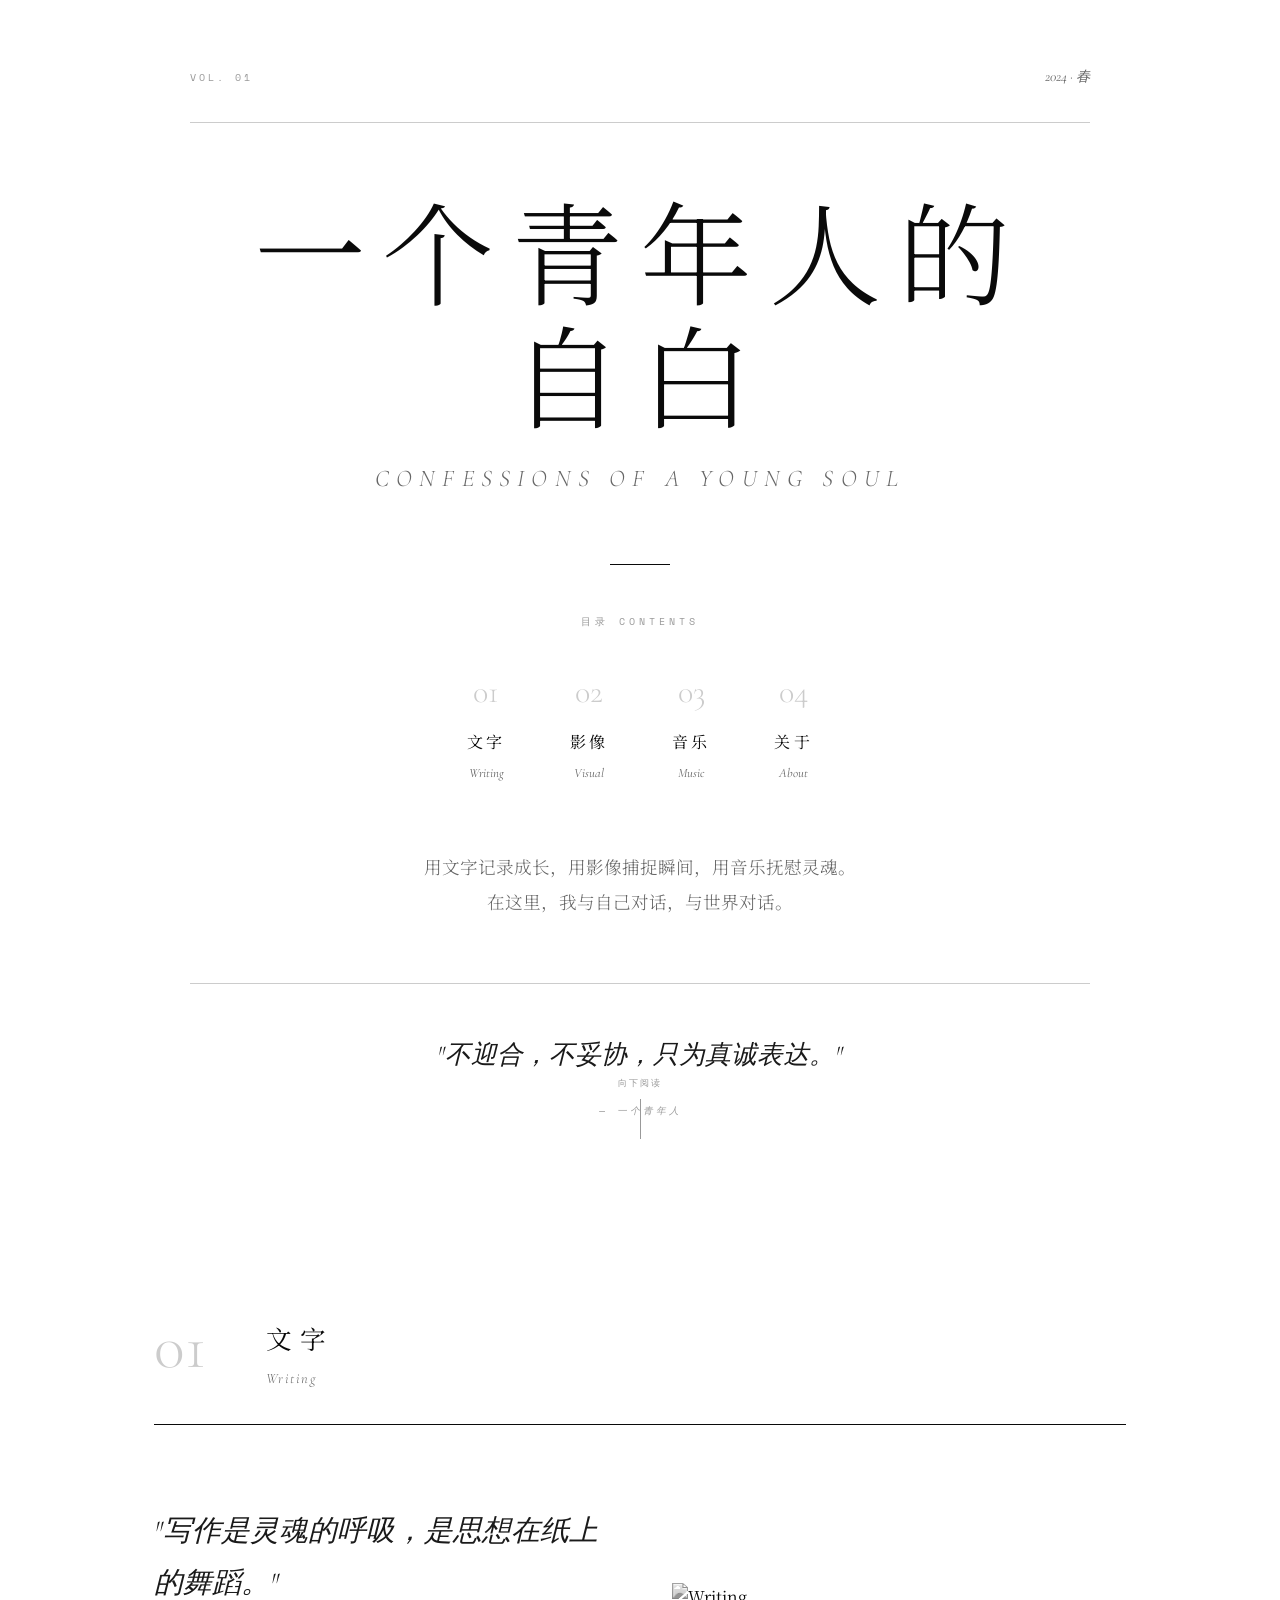
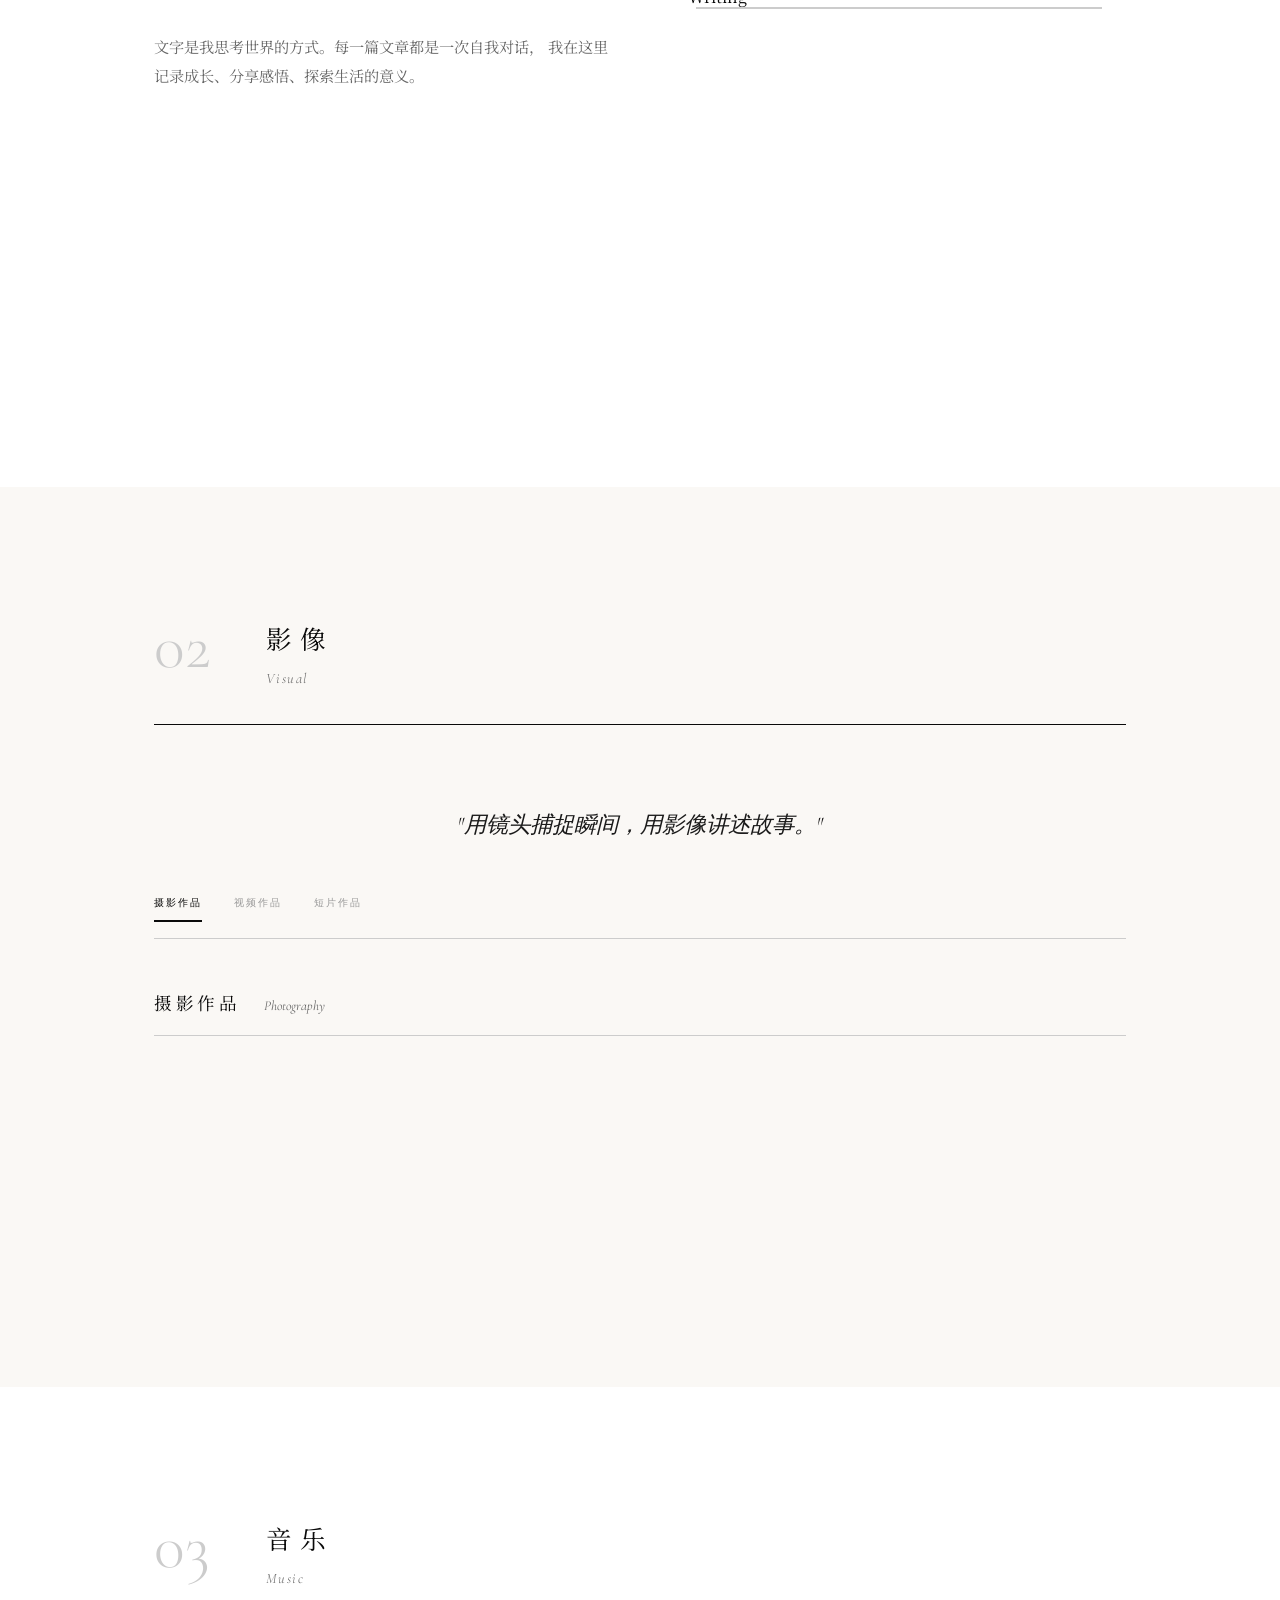
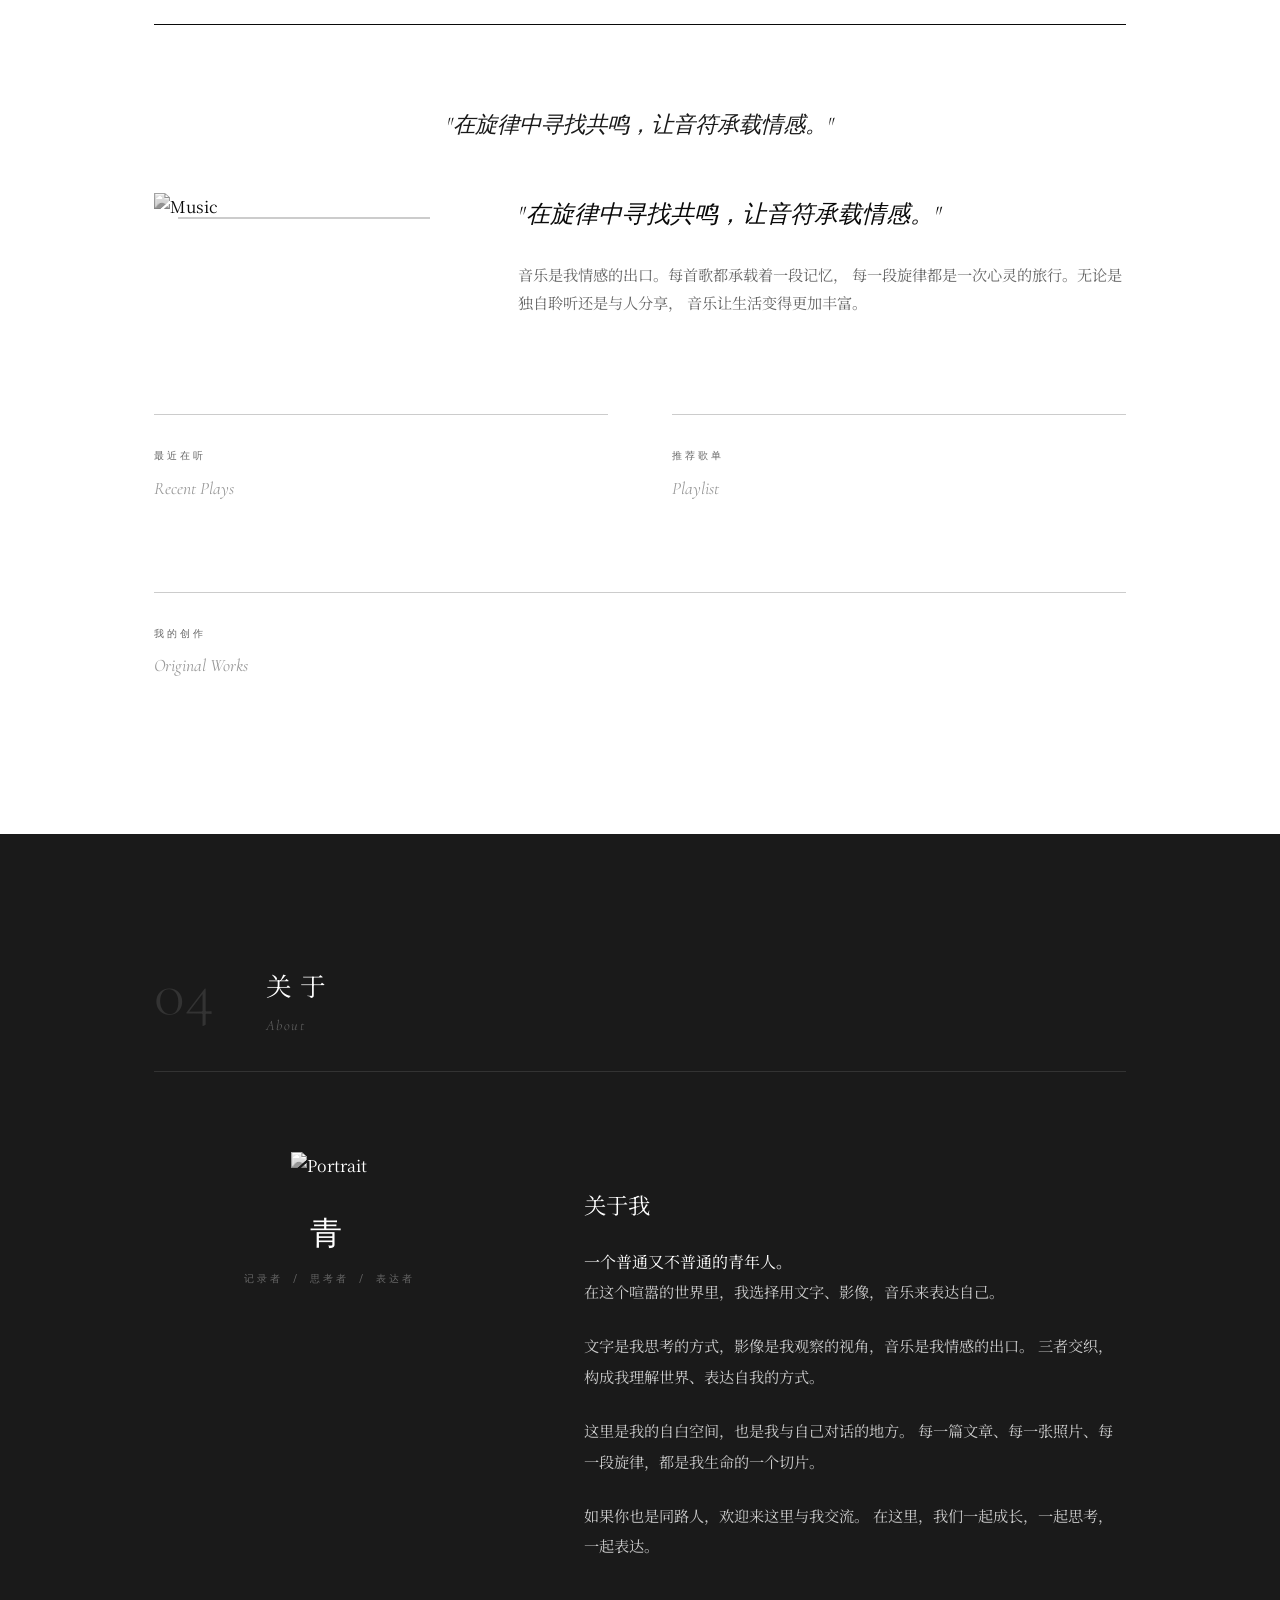
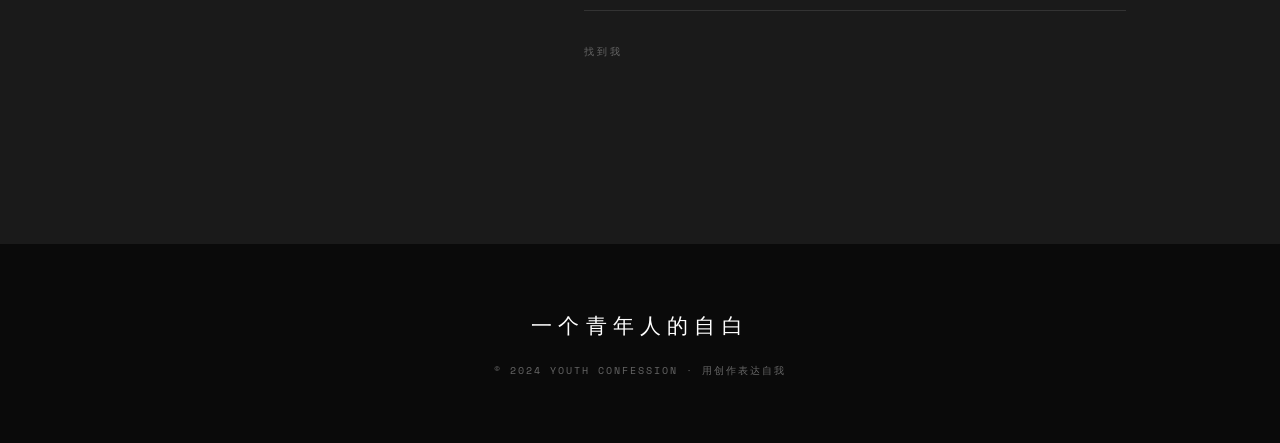
==== commit fff75f04: "Add files via upload" ====
--- a/index.html
+++ b/index.html
@@ -20,8 +20,17 @@
             --cream: #faf8f5;
         }
 
-        * { margin: 0; padding: 0; box-sizing: border-box; }
-        html { scroll-behavior: smooth; font-size: 16px; }
+        * {
+            margin: 0;
+            padding: 0;
+            box-sizing: border-box;
+        }
+
+        html {
+            scroll-behavior: smooth;
+            font-size: 16px;
+        }
+
         body {
             font-family: 'Noto Serif SC', 'Songti SC', serif;
             background: var(--white);
@@ -29,11 +38,15 @@
             line-height: 1.8;
             overflow-x: hidden;
         }
+
+        /* 滚动条样式 */
         ::-webkit-scrollbar { width: 4px; }
         ::-webkit-scrollbar-track { background: var(--off-white); }
         ::-webkit-scrollbar-thumb { background: var(--gray-light); }
 
-        /* 杂志封面 */
+        /* ========================================
+           杂志封面 - 纯文字版
+           ======================================== */
         .magazine-cover {
             min-height: 100vh;
             display: flex;
@@ -42,7 +55,12 @@
             padding: 4rem;
             position: relative;
         }
-        .cover-inner { max-width: 900px; margin: 0 auto; }
+
+        .cover-inner {
+            max-width: 900px;
+            margin: 0 auto;
+        }
+
         .cover-meta {
             display: flex;
             justify-content: space-between;
@@ -51,6 +69,7 @@
             padding-bottom: 2rem;
             border-bottom: 1px solid var(--gray-lighter);
         }
+
         .cover-issue {
             font-family: 'Space Mono', monospace;
             font-size: 0.65rem;
@@ -58,13 +77,19 @@
             text-transform: uppercase;
             color: var(--gray-light);
         }
+
         .cover-date {
             font-family: 'Cormorant Garamond', serif;
             font-size: 0.9rem;
             font-style: italic;
             color: var(--gray);
         }
-        .cover-main { text-align: center; margin-bottom: 4rem; }
+
+        .cover-main {
+            text-align: center;
+            margin-bottom: 4rem;
+        }
+
         .cover-title-cn {
             font-family: 'Noto Serif SC', serif;
             font-size: clamp(3rem, 10vw, 7rem);
@@ -73,6 +98,7 @@
             line-height: 1.1;
             margin-bottom: 1.5rem;
         }
+
         .cover-title-en {
             font-family: 'Cormorant Garamond', serif;
             font-size: clamp(1rem, 2.5vw, 1.5rem);
@@ -82,13 +108,19 @@
             letter-spacing: 0.3em;
             text-transform: uppercase;
         }
+
         .cover-divider {
             width: 60px;
             height: 1px;
             background: var(--black);
             margin: 3rem auto;
         }
-        .cover-toc { text-align: center; margin-bottom: 4rem; }
+
+        .cover-toc {
+            text-align: center;
+            margin-bottom: 4rem;
+        }
+
         .toc-label {
             font-family: 'Space Mono', monospace;
             font-size: 0.6rem;
@@ -97,14 +129,22 @@
             color: var(--gray-light);
             margin-bottom: 2rem;
         }
+
         .toc-items {
             display: flex;
             justify-content: center;
             gap: 4rem;
             flex-wrap: wrap;
         }
-        .toc-item { text-align: center; cursor: pointer; transition: opacity 0.3s; }
+
+        .toc-item {
+            text-align: center;
+            cursor: pointer;
+            transition: opacity 0.3s;
+        }
+
         .toc-item:hover { opacity: 0.6; }
+
         .toc-number {
             font-family: 'Cormorant Garamond', serif;
             font-size: 2rem;
@@ -112,21 +152,39 @@
             color: var(--gray-lighter);
             margin-bottom: 0.5rem;
         }
-        .toc-title { font-size: 1rem; letter-spacing: 0.2em; margin-bottom: 0.3rem; }
+
+        .toc-title {
+            font-size: 1rem;
+            letter-spacing: 0.2em;
+            margin-bottom: 0.3rem;
+        }
+
         .toc-subtitle {
             font-family: 'Cormorant Garamond', serif;
             font-size: 0.8rem;
             font-style: italic;
             color: var(--gray);
         }
-        .cover-description { max-width: 600px; margin: 0 auto 4rem; text-align: center; }
+
+        .cover-description {
+            max-width: 600px;
+            margin: 0 auto 4rem;
+            text-align: center;
+        }
+
         .cover-description p {
             font-size: 1.1rem;
             color: var(--gray);
             line-height: 2;
             font-weight: 300;
         }
-        .cover-quote { text-align: center; padding-top: 3rem; border-top: 1px solid var(--gray-lighter); }
+
+        .cover-quote {
+            text-align: center;
+            padding-top: 3rem;
+            border-top: 1px solid var(--gray-lighter);
+        }
+
         .cover-quote blockquote {
             font-family: 'Cormorant Garamond', serif;
             font-size: clamp(1.2rem, 2.5vw, 1.6rem);
@@ -136,6 +194,7 @@
             color: var(--dark);
             margin-bottom: 1rem;
         }
+
         .cover-quote cite {
             font-family: 'Space Mono', monospace;
             font-size: 0.6rem;
@@ -143,6 +202,7 @@
             text-transform: uppercase;
             color: var(--gray-light);
         }
+
         .cover-scroll {
             position: absolute;
             bottom: 3rem;
@@ -160,19 +220,24 @@
             cursor: pointer;
             transition: color 0.3s;
         }
+
         .cover-scroll:hover { color: var(--black); }
+
         .scroll-line {
             width: 1px;
             height: 40px;
             background: currentColor;
             animation: scrollPulse 2s ease-in-out infinite;
         }
+
         @keyframes scrollPulse {
             0%, 100% { opacity: 1; transform: scaleY(1); }
             50% { opacity: 0.5; transform: scaleY(0.7); }
         }
 
-        /* 导航栏 */
+        /* ========================================
+           导航栏
+           ======================================== */
         .navbar {
             position: fixed;
             top: 0;
@@ -190,9 +255,22 @@
             transform: translateY(-100%);
             transition: all 0.5s ease;
         }
+
         .navbar.visible { opacity: 1; transform: translateY(0); }
-        .nav-logo { font-family: 'Cormorant Garamond', serif; font-size: 0.95rem; font-weight: 400; letter-spacing: 2px; }
-        .nav-links { display: flex; gap: 2.5rem; list-style: none; }
+
+        .nav-logo {
+            font-family: 'Cormorant Garamond', serif;
+            font-size: 0.95rem;
+            font-weight: 400;
+            letter-spacing: 2px;
+        }
+
+        .nav-links {
+            display: flex;
+            gap: 2.5rem;
+            list-style: none;
+        }
+
         .nav-links a {
             font-family: 'Space Mono', monospace;
             font-size: 0.6rem;
@@ -202,12 +280,30 @@
             text-decoration: none;
             transition: color 0.3s ease;
         }
+
         .nav-links a:hover { color: var(--black); }
-        .nav-number { font-family: 'Cormorant Garamond', serif; font-size: 0.8rem; color: var(--gray-light); }
-
-        /* 通用页面样式 */
-        .page-section { min-height: 100vh; padding: 8rem 0; position: relative; }
-        .section-container { max-width: 1100px; margin: 0 auto; padding: 0 4rem; }
+
+        .nav-number {
+            font-family: 'Cormorant Garamond', serif;
+            font-size: 0.8rem;
+            color: var(--gray-light);
+        }
+
+        /* ========================================
+           通用页面样式
+           ======================================== */
+        .page-section {
+            min-height: 100vh;
+            padding: 8rem 0;
+            position: relative;
+        }
+
+        .section-container {
+            max-width: 1100px;
+            margin: 0 auto;
+            padding: 0 4rem;
+        }
+
         .section-header {
             display: grid;
             grid-template-columns: 80px 1fr;
@@ -216,6 +312,7 @@
             padding-bottom: 2rem;
             border-bottom: 1px solid var(--black);
         }
+
         .section-number {
             font-family: 'Cormorant Garamond', serif;
             font-size: 4rem;
@@ -223,8 +320,18 @@
             color: var(--gray-lighter);
             line-height: 1;
         }
-        .section-title-group { align-self: end; }
-        .section-title-cn { font-size: 1.6rem; font-weight: 400; letter-spacing: 0.3em; margin-bottom: 0.3rem; }
+
+        .section-title-group {
+            align-self: end;
+        }
+
+        .section-title-cn {
+            font-size: 1.6rem;
+            font-weight: 400;
+            letter-spacing: 0.3em;
+            margin-bottom: 0.3rem;
+        }
+
         .section-title-en {
             font-family: 'Cormorant Garamond', serif;
             font-size: 0.9rem;
@@ -234,10 +341,25 @@
             letter-spacing: 0.1em;
         }
 
-        /* 文字板块 */
-        #writing { background: var(--white); }
-        .writing-hero { display: grid; grid-template-columns: 1fr 1fr; gap: 4rem; margin-bottom: 4rem; align-items: center; }
-        .writing-hero-text { max-width: 500px; }
+        /* ========================================
+           文字板块 - 带图片
+           ======================================== */
+        #writing {
+            background: var(--white);
+        }
+
+        .writing-hero {
+            display: grid;
+            grid-template-columns: 1fr 1fr;
+            gap: 4rem;
+            margin-bottom: 4rem;
+            align-items: center;
+        }
+
+        .writing-hero-text {
+            max-width: 500px;
+        }
+
         .writing-intro {
             font-family: 'Cormorant Garamond', serif;
             font-size: clamp(1.3rem, 2.5vw, 1.8rem);
@@ -247,8 +369,99 @@
             color: var(--dark);
             margin-bottom: 1.5rem;
         }
-        .writing-desc { font-size: 0.95rem; color: var(--gray); line-height: 1.9; }
-        .writing-hero-image { position: relative; }
+
+        .writing-desc {
+            font-size: 0.95rem;
+            color: var(--gray);
+            line-height: 1.9;
+        }
+
+        /* ========================================
+           文章详情页
+           ======================================== */
+        #article-detail {
+            min-height: 100vh;
+            padding: 8rem 0 4rem;
+            background: var(--white);
+        }
+
+        .article-detail-container {
+            max-width: 720px;
+            margin: 0 auto;
+            padding: 0 4rem;
+        }
+
+        .article-back-btn {
+            display: inline-flex;
+            align-items: center;
+            gap: 0.5rem;
+            font-family: 'Space Mono', monospace;
+            font-size: 0.7rem;
+            letter-spacing: 2px;
+            text-transform: uppercase;
+            color: var(--gray);
+            background: none;
+            border: 1px solid var(--gray-lighter);
+            padding: 0.75rem 1.5rem;
+            cursor: pointer;
+            margin-bottom: 3rem;
+            transition: all 0.3s;
+        }
+
+        .article-back-btn:hover {
+            color: var(--black);
+            border-color: var(--black);
+        }
+
+        .article-detail-cover {
+            width: 100%;
+            max-height: 500px;
+            object-fit: cover;
+            margin-bottom: 3rem;
+        }
+
+        .article-detail-content {
+            padding: 0 1rem;
+        }
+
+        .article-detail-meta {
+            font-family: 'Space Mono', monospace;
+            font-size: 0.7rem;
+            color: var(--gray-light);
+            letter-spacing: 1px;
+            margin-bottom: 1rem;
+        }
+
+        .article-detail-title {
+            font-size: 2.2rem;
+            font-weight: 400;
+            line-height: 1.4;
+            margin-bottom: 2.5rem;
+            letter-spacing: 0.02em;
+        }
+
+        .article-detail-body {
+            font-size: 1.05rem;
+            line-height: 2;
+            color: var(--dark);
+        }
+
+        .article-detail-body p {
+            margin-bottom: 1.5em;
+            text-align: justify;
+        }
+
+        .article-detail-body img {
+            max-width: 100%;
+            height: auto;
+            display: block;
+            margin: 2rem auto;
+        }
+
+        .writing-hero-image {
+            position: relative;
+        }
+
         .writing-hero-image img {
             width: 100%;
             height: 350px;
@@ -256,7 +469,11 @@
             filter: grayscale(100%);
             transition: filter 0.6s ease;
         }
-        .writing-hero-image:hover img { filter: grayscale(0%); }
+
+        .writing-hero-image:hover img {
+            filter: grayscale(0%);
+        }
+
         .writing-hero-image::after {
             content: '';
             position: absolute;
@@ -264,7 +481,12 @@
             border: 1px solid var(--gray-lighter);
             pointer-events: none;
         }
-        .article-list-magazine { display: grid; gap: 0; }
+
+        .article-list-magazine {
+            display: grid;
+            gap: 0;
+        }
+
         .article-item {
             display: grid;
             grid-template-columns: 100px 1fr;
@@ -274,8 +496,10 @@
             cursor: pointer;
             transition: all 0.4s ease;
         }
+
         .article-item:hover { padding-left: 1.5rem; }
         .article-item:hover .article-item-title { font-style: italic; }
+
         .article-date {
             font-family: 'Space Mono', monospace;
             font-size: 0.65rem;
@@ -283,7 +507,9 @@
             letter-spacing: 1px;
             padding-top: 0.3rem;
         }
+
         .article-content { max-width: 600px; }
+
         .article-tag {
             font-family: 'Space Mono', monospace;
             font-size: 0.55rem;
@@ -292,6 +518,7 @@
             color: var(--gray);
             margin-bottom: 0.5rem;
         }
+
         .article-item-title {
             font-size: 1.2rem;
             font-weight: 400;
@@ -299,10 +526,20 @@
             margin-bottom: 0.8rem;
             transition: font-style 0.3s;
         }
-        .article-excerpt { font-size: 0.9rem; color: var(--gray); line-height: 1.8; }
-
-        /* 影像板块 */
-        #visual { background: var(--cream); }
+
+        .article-excerpt {
+            font-size: 0.9rem;
+            color: var(--gray);
+            line-height: 1.8;
+        }
+
+        /* ========================================
+           影像板块 - 带分类筛选
+           ======================================== */
+        #visual {
+            background: var(--cream);
+        }
+
         .visual-tabs {
             display: flex;
             gap: 2rem;
@@ -310,6 +547,7 @@
             border-bottom: 1px solid var(--gray-lighter);
             padding-bottom: 1rem;
         }
+
         .visual-tab {
             font-family: 'Space Mono', monospace;
             font-size: 0.65rem;
@@ -317,15 +555,25 @@
             text-transform: uppercase;
             color: var(--gray-light);
             cursor: pointer;
-padding-bottom: 0.5rem;
+            padding-bottom: 0.5rem;
             border-bottom: 2px solid transparent;
             transition: all 0.3s;
         }
+
         .visual-tab:hover { color: var(--black); }
-        .visual-tab.active { color: var(--black); border-color: var(--black); }
-        .visual-category { display: none; margin-bottom: 4rem; }
+        .visual-tab.active {
+            color: var(--black);
+            border-color: var(--black);
+        }
+
+        .visual-category {
+            display: none;
+            margin-bottom: 4rem;
+        }
+
         .visual-category.active { display: block; }
         .visual-category:last-child { margin-bottom: 0; }
+
         .category-header {
             display: flex;
             align-items: baseline;
@@ -334,14 +582,26 @@
             padding-bottom: 1rem;
             border-bottom: 1px solid var(--gray-lighter);
         }
-        .category-title { font-size: 1.1rem; font-weight: 400; letter-spacing: 0.2em; }
+
+        .category-title {
+            font-size: 1.1rem;
+            font-weight: 400;
+            letter-spacing: 0.2em;
+        }
+
         .category-count {
             font-family: 'Cormorant Garamond', serif;
             font-size: 0.85rem;
             font-style: italic;
             color: var(--gray);
         }
-        .visual-grid { display: grid; grid-template-columns: repeat(3, 1fr); gap: 1rem; }
+
+        .visual-grid {
+            display: grid;
+            grid-template-columns: repeat(3, 1fr);
+            gap: 1rem;
+        }
+
         .visual-item {
             position: relative;
             aspect-ratio: 4/3;
@@ -349,7 +609,13 @@
             cursor: pointer;
             background: var(--gray-lighter);
         }
-        .visual-item:first-child { grid-column: span 2; grid-row: span 2; aspect-ratio: auto; }
+
+        .visual-item:first-child {
+            grid-column: span 2;
+            grid-row: span 2;
+            aspect-ratio: auto;
+        }
+
         .visual-item img {
             width: 100%;
             height: 100%;
@@ -357,7 +623,12 @@
             filter: grayscale(100%);
             transition: all 0.6s ease;
         }
-        .visual-item:hover img { filter: grayscale(0%); transform: scale(1.03); }
+
+        .visual-item:hover img {
+            filter: grayscale(0%);
+            transform: scale(1.03);
+        }
+
         .visual-overlay {
             position: absolute;
             inset: 0;
@@ -369,8 +640,16 @@
             justify-content: flex-end;
             padding: 1.5rem;
         }
-        .visual-item:hover .visual-overlay { opacity: 1; }
-        .visual-title { font-size: 0.95rem; font-weight: 400; color: var(--white); margin-bottom: 0.3rem; }
+
+.visual-item:hover .visual-overlay { opacity: 1; }
+
+        .visual-title {
+            font-size: 0.95rem;
+            font-weight: 400;
+            color: var(--white);
+            margin-bottom: 0.3rem;
+        }
+
         .visual-meta {
             font-family: 'Space Mono', monospace;
             font-size: 0.55rem;
@@ -379,12 +658,39 @@
             color: var(--gray-lighter);
         }
 
-        /* 音乐板块 */
-        #music { background: var(--white); }
-        .music-hero { display: grid; grid-template-columns: 300px 1fr; gap: 4rem; margin-bottom: 4rem; align-items: start; }
-        .music-vinyl { position: relative; }
-        .music-vinyl img { width: 100%; aspect-ratio: 1; object-fit: cover; filter: grayscale(100%); }
-        .music-vinyl::after { content: ''; position: absolute; inset: 1.5rem; border: 1px solid var(--gray-lighter); }
+        /* ========================================
+           音乐板块 - 带播放功能
+           ======================================== */
+        #music {
+            background: var(--white);
+        }
+
+        .music-hero {
+            display: grid;
+            grid-template-columns: 300px 1fr;
+            gap: 4rem;
+            margin-bottom: 4rem;
+            align-items: start;
+        }
+
+        .music-vinyl {
+            position: relative;
+        }
+
+        .music-vinyl img {
+            width: 100%;
+            aspect-ratio: 1;
+            object-fit: cover;
+            filter: grayscale(100%);
+        }
+
+        .music-vinyl::after {
+            content: '';
+            position: absolute;
+            inset: 1.5rem;
+            border: 1px solid var(--gray-lighter);
+        }
+
         .music-content h3 {
             font-family: 'Cormorant Garamond', serif;
             font-size: 1.5rem;
@@ -392,9 +698,25 @@
             font-style: italic;
             margin-bottom: 1.5rem;
         }
-        .music-content p { font-size: 0.95rem; color: var(--gray); line-height: 1.9; margin-bottom: 2rem; }
-        .music-sections { display: grid; grid-template-columns: 1fr 1fr; gap: 4rem; }
-        .music-section { border-top: 1px solid var(--gray-lighter); padding-top: 2rem; }
+
+        .music-content p {
+            font-size: 0.95rem;
+            color: var(--gray);
+            line-height: 1.9;
+            margin-bottom: 2rem;
+        }
+
+        .music-sections {
+            display: grid;
+            grid-template-columns: 1fr 1fr;
+            gap: 4rem;
+        }
+
+        .music-section {
+            border-top: 1px solid var(--gray-lighter);
+            padding-top: 2rem;
+        }
+
         .music-section-title {
             font-family: 'Space Mono', monospace;
             font-size: 0.6rem;
@@ -403,6 +725,7 @@
             color: var(--gray);
             margin-bottom: 0.5rem;
         }
+
         .music-section-subtitle {
             font-family: 'Cormorant Garamond', serif;
             font-size: 1.1rem;
@@ -410,6 +733,8 @@
             color: var(--gray-light);
             margin-bottom: 1.5rem;
         }
+
+        /* 播放列表 */
         .playlist-item {
             display: grid;
             grid-template-columns: 40px 1fr auto;
@@ -420,21 +745,73 @@
             transition: all 0.3s ease;
             align-items: center;
         }
-        .playlist-item:hover { padding-left: 0.5rem; background: var(--off-white); }
-        .playlist-item.playing { background: var(--off-white); }
-        .playlist-number { font-family: 'Cormorant Garamond', serif; font-size: 1.1rem; color: var(--gray-light); }
-        .playlist-item.playing .playlist-number { color: var(--black); }
-        .playlist-info h4 { font-size: 0.95rem; font-weight: 400; margin-bottom: 0.2rem; }
-        .playlist-info p { font-size: 0.8rem; color: var(--gray-light); margin-bottom: 0; }
-        .playlist-duration { font-family: 'Space Mono', monospace; font-size: 0.7rem; color: var(--gray-light); }
+
+        .playlist-item:hover {
+            padding-left: 0.5rem;
+            background: var(--off-white);
+        }
+
+        .playlist-item.playing {
+            background: var(--off-white);
+        }
+
+        .playlist-number {
+            font-family: 'Cormorant Garamond', serif;
+            font-size: 1.1rem;
+            color: var(--gray-light);
+        }
+
+        .playlist-item.playing .playlist-number {
+            color: var(--black);
+        }
+
+        .playlist-info h4 {
+            font-size: 0.95rem;
+            font-weight: 400;
+            margin-bottom: 0.2rem;
+        }
+
+        .playlist-info p {
+            font-size: 0.8rem;
+            color: var(--gray-light);
+            margin-bottom: 0;
+        }
+
+        .playlist-duration {
+            font-family: 'Space Mono', monospace;
+            font-size: 0.7rem;
+            color: var(--gray-light);
+        }
+
+        .playlist-play-btn {
+            width: 32px;
+            height: 32px;
+            display: flex;
+            align-items: center;
+            justify-content: center;
+            border-radius: 50%;
+            background: var(--black);
+            color: var(--white);
+            opacity: 0;
+            transition: opacity 0.3s;
+        }
+
+        .playlist-item:hover .playlist-play-btn,
+        .playlist-item.playing .playlist-play-btn {
+            opacity: 1;
+        }
+
+        /* 我的创作 */
         .creation-item {
             padding: 1.5rem 0;
             border-bottom: 1px solid var(--gray-lighter);
             cursor: pointer;
             transition: all 0.3s ease;
         }
+
         .creation-item:hover { padding-left: 1rem; }
         .creation-item:hover .creation-title { font-style: italic; }
+
         .creation-badge {
             display: inline-block;
             font-family: 'Space Mono', monospace;
@@ -446,8 +823,20 @@
             padding: 0.2rem 0.5rem;
             margin-bottom: 0.5rem;
         }
-        .creation-title { font-size: 1rem; font-weight: 400; margin-bottom: 0.3rem; transition: font-style 0.3s; }
-        .creation-desc { font-size: 0.85rem; color: var(--gray); line-height: 1.6; }
+
+        .creation-title {
+            font-size: 1rem;
+            font-weight: 400;
+            margin-bottom: 0.3rem;
+            transition: font-style 0.3s;
+        }
+
+        .creation-desc {
+            font-size: 0.85rem;
+            color: var(--gray);
+            line-height: 1.6;
+        }
+
         .creation-meta {
             display: flex;
             gap: 1.5rem;
@@ -472,11 +861,30 @@
             gap: 1.5rem;
             z-index: 1000;
         }
+
         .audio-player.active { display: flex; }
-        .player-info { flex: 1; }
-        .player-title { font-size: 0.9rem; font-weight: 400; margin-bottom: 0.2rem; }
-        .player-artist { font-size: 0.75rem; color: var(--gray-light); }
-        .player-controls { display: flex; align-items: center; gap: 1rem; }
+
+        .player-info {
+            flex: 1;
+        }
+
+        .player-title {
+            font-size: 0.9rem;
+            font-weight: 400;
+            margin-bottom: 0.2rem;
+        }
+
+        .player-artist {
+            font-size: 0.75rem;
+            color: var(--gray-light);
+        }
+
+        .player-controls {
+            display: flex;
+            align-items: center;
+            gap: 1rem;
+        }
+
         .player-btn {
             width: 40px;
             height: 40px;
@@ -490,9 +898,29 @@
             justify-content: center;
             transition: background 0.3s;
         }
+
         .player-btn:hover { background: var(--gray); }
-        .player-progress { flex: 2; display: flex; align-items: center; gap: 0.8rem; }
-        .player-time { font-family: 'Space Mono', monospace; font-size: 0.7rem; color: var(--gray-light); }
+
+        .player-btn.play {
+            width: 48px;
+            height: 48px;
+            background: var(--white);
+            color: var(--black);
+        }
+
+        .player-progress {
+            flex: 2;
+            display: flex;
+            align-items: center;
+            gap: 0.8rem;
+        }
+
+        .player-time {
+            font-family: 'Space Mono', monospace;
+            font-size: 0.7rem;
+            color: var(--gray-light);
+        }
+
         .progress-bar {
             flex: 1;
             height: 4px;
@@ -501,18 +929,58 @@
             cursor: pointer;
             position: relative;
         }
-        .progress-fill { height: 100%; background: var(--white); border-radius: 2px; width: 0%; transition: width 0.1s; }
-        .player-close { background: none; border: none; color: var(--gray-light); cursor: pointer; padding: 0.5rem; }
+
+        .progress-fill {
+            height: 100%;
+            background: var(--white);
+            border-radius: 2px;
+            width: 0%;
+            transition: width 0.1s;
+        }
+
+        .player-close {
+            background: none;
+            border: none;
+            color: var(--gray-light);
+            cursor: pointer;
+            padding: 0.5rem;
+        }
+
         .player-close:hover { color: var(--white); }
 
-        /* 关于板块 */
-        #about { background: var(--dark); color: var(--white); }
+        /* ========================================
+           关于板块
+           ======================================== */
+        #about {
+            background: var(--dark);
+            color: var(--white);
+        }
+
         #about .section-number { color: var(--gray-dark); }
         #about .section-title-en { color: var(--gray); }
         #about .section-header { border-color: var(--gray-dark); }
-        .about-content { display: grid; grid-template-columns: 350px 1fr; gap: 5rem; align-items: start; }
-        .about-portrait { position: sticky; top: 8rem; text-align: center; }
-        .about-portrait-img { width: 100%; aspect-ratio: 3/4; object-fit: cover; filter: grayscale(100%) contrast(1.1); margin-bottom: 1.5rem; }
+
+        .about-content {
+            display: grid;
+            grid-template-columns: 350px 1fr;
+            gap: 5rem;
+            align-items: start;
+        }
+
+        .about-portrait {
+            position: sticky;
+            top: 8rem;
+            text-align: center;
+        }
+
+        .about-portrait-img {
+            width: 100%;
+            aspect-ratio: 3/4;
+            object-fit: cover;
+            filter: grayscale(100%) contrast(1.1);
+            margin-bottom: 1.5rem;
+        }
+
         .about-portrait-name {
             font-family: 'Cormorant Garamond', serif;
             font-size: 2rem;
@@ -520,6 +988,7 @@
             letter-spacing: 0.2em;
             margin-bottom: 0.5rem;
         }
+
         .about-portrait-role {
             font-family: 'Space Mono', monospace;
             font-size: 0.6rem;
@@ -527,7 +996,11 @@
             text-transform: uppercase;
             color: var(--gray);
         }
-        .about-text { padding: 2rem 0; }
+
+        .about-text {
+            padding: 2rem 0;
+        }
+
         .about-intro {
             font-family: 'Cormorant Garamond', serif;
             font-size: clamp(1.3rem, 2.5vw, 1.8rem);
@@ -535,9 +1008,21 @@
             line-height: 1.7;
             margin-bottom: 3rem;
         }
-        .about-bio { font-size: 0.95rem; line-height: 2; color: var(--gray-lighter); margin-bottom: 3rem; }
+
+        .about-bio {
+            font-size: 0.95rem;
+            line-height: 2;
+            color: var(--gray-lighter);
+            margin-bottom: 3rem;
+        }
+
         .about-bio p { margin-bottom: 1.5rem; }
-        .about-links { border-top: 1px solid var(--gray-dark); padding-top: 2rem; }
+
+        .about-links {
+            border-top: 1px solid var(--gray-dark);
+            padding-top: 2rem;
+        }
+
         .about-links-title {
             font-family: 'Space Mono', monospace;
             font-size: 0.6rem;
@@ -546,7 +1031,13 @@
             color: var(--gray);
             margin-bottom: 1.5rem;
         }
-        .social-grid { display: flex; gap: 1rem; flex-wrap: wrap; }
+
+        .social-grid {
+            display: flex;
+            gap: 1rem;
+            flex-wrap: wrap;
+        }
+
         .social-item {
             display: flex;
             align-items: center;
@@ -558,11 +1049,31 @@
             text-decoration: none;
             transition: all 0.3s ease;
         }
-        .social-item:hover { background: var(--white); color: var(--black); border-color: var(--white); }
-
-        /* 页脚 */
-        .footer { padding: 4rem; background: var(--black); color: var(--white); text-align: center; }
-        .footer-logo { font-family: 'Cormorant Garamond', serif; font-size: 1.3rem; font-weight: 300; letter-spacing: 0.3em; margin-bottom: 1rem; }
+
+        .social-item:hover {
+            background: var(--white);
+            color: var(--black);
+            border-color: var(--white);
+        }
+
+        /* ========================================
+           页脚
+           ======================================== */
+        .footer {
+            padding: 4rem;
+            background: var(--black);
+            color: var(--white);
+            text-align: center;
+        }
+
+        .footer-logo {
+            font-family: 'Cormorant Garamond', serif;
+            font-size: 1.3rem;
+            font-weight: 300;
+            letter-spacing: 0.3em;
+            margin-bottom: 1rem;
+        }
+
         .footer-text {
             font-family: 'Space Mono', monospace;
             font-size: 0.6rem;
@@ -571,14 +1082,19 @@
             text-transform: uppercase;
         }
 
-        /* 响应式 */
+        /* ========================================
+           响应式
+           ======================================== */
         @media (max-width: 1024px) {
-            .writing-hero, .music-hero, .about-content { grid-template-columns: 1fr; }
+            .writing-hero { grid-template-columns: 1fr; }
+            .music-hero { grid-template-columns: 1fr; }
             .music-sections { grid-template-columns: 1fr; gap: 2rem; }
+            .about-content { grid-template-columns: 1fr; gap: 3rem; }
             .about-portrait { position: relative; top: 0; max-width: 280px; margin: 0 auto; }
             .visual-grid { grid-template-columns: repeat(2, 1fr); }
             .visual-item:first-child { grid-column: span 2; }
         }
+
         @media (max-width: 768px) {
             .navbar { padding: 1rem 1.5rem; }
             .nav-links { display: none; }
@@ -596,18 +1112,21 @@
     </style>
 </head>
 <body>
-    <!-- 杂志封面 -->
+    <!-- 杂志封面 - 纯文字 -->
     <section class="magazine-cover" id="cover">
         <div class="cover-inner">
             <div class="cover-meta">
                 <span class="cover-issue">Vol. 01</span>
                 <span class="cover-date">2024 · 春</span>
             </div>
+
             <div class="cover-main">
                 <h1 class="cover-title-cn">一个青年人的自白</h1>
                 <p class="cover-title-en">Confessions of a Young Soul</p>
             </div>
+
             <div class="cover-divider"></div>
+
             <div class="cover-toc">
                 <p class="toc-label">目录 Contents</p>
                 <div class="toc-items">
@@ -633,14 +1152,22 @@
                     </div>
                 </div>
             </div>
+
             <div class="cover-description">
-                <p>用文字记录成长，用影像捕捉瞬间，用音乐抚慰灵魂。<br>在这里，我与自己对话，与世界对话。</p>
-            </div>
+                <p>
+                    用文字记录成长，用影像捕捉瞬间，用音乐抚慰灵魂。<br>
+                    在这里，我与自己对话，与世界对话。
+                </p>
+            </div>
+
             <div class="cover-quote">
-                <blockquote>"不迎合，不妥协，只为真诚表达。"</blockquote>
+                <blockquote>
+                    "不迎合，不妥协，只为真诚表达。"
+                </blockquote>
                 <cite>— 一个青年人</cite>
             </div>
         </div>
+
         <div class="cover-scroll" onclick="scrollToSection('writing')">
             <span>向下阅读</span>
             <div class="scroll-line"></div>
@@ -669,16 +1196,23 @@
                     <p class="section-title-en">Writing</p>
                 </div>
             </div>
+
             <div class="writing-hero">
                 <div class="writing-hero-text">
                     <p class="writing-intro">"写作是灵魂的呼吸，是思想在纸上的舞蹈。"</p>
-                    <p class="writing-desc">文字是我思考世界的方式。每一篇文章都是一次自我对话，我在这里记录成长、分享感悟、探索生活的意义。</p>
+                    <p class="writing-desc">
+                        文字是我思考世界的方式。每一篇文章都是一次自我对话，
+                        我在这里记录成长、分享感悟、探索生活的意义。
+                    </p>
                 </div>
                 <div class="writing-hero-image">
                     <img src="https://images.unsplash.com/photo-1455390582262-044cdead277a?w=600" alt="Writing">
                 </div>
             </div>
-            <div class="article-list-magazine" id="article-list"></div>
+
+            <div class="article-list-magazine" id="article-list">
+                <!-- 文章列表 -->
+            </div>
         </div>
     </section>
 
@@ -692,14 +1226,19 @@
                     <p class="section-title-en">Visual</p>
                 </div>
             </div>
+
             <div class="visual-intro" style="font-family: 'Cormorant Garamond', serif; font-size: clamp(1.1rem, 2vw, 1.4rem); font-weight: 300; font-style: italic; color: var(--dark); margin-bottom: 3rem; text-align: center;">
                 "用镜头捕捉瞬间，用影像讲述故事。"
             </div>
+
+            <!-- 分类标签 -->
             <div class="visual-tabs">
                 <span class="visual-tab active" data-category="photography">摄影作品</span>
                 <span class="visual-tab" data-category="video">视频作品</span>
                 <span class="visual-tab" data-category="film">短片作品</span>
             </div>
+
+            <!-- 摄影作品 -->
             <div class="visual-category active" id="visual-photography">
                 <div class="category-header">
                     <h3 class="category-title">摄影作品</h3>
@@ -707,6 +1246,8 @@
                 </div>
                 <div class="visual-grid" id="photo-grid-photography"></div>
             </div>
+
+            <!-- 视频作品 -->
             <div class="visual-category" id="visual-video">
                 <div class="category-header">
                     <h3 class="category-title">视频作品</h3>
@@ -714,6 +1255,8 @@
                 </div>
                 <div class="visual-grid" id="photo-grid-video"></div>
             </div>
+
+            <!-- 短片作品 -->
             <div class="visual-category" id="visual-film">
                 <div class="category-header">
                     <h3 class="category-title">短片作品</h3>
@@ -734,30 +1277,42 @@
                     <p class="section-title-en">Music</p>
                 </div>
             </div>
+
             <div class="music-intro" style="font-family: 'Cormorant Garamond', serif; font-size: clamp(1.1rem, 2vw, 1.4rem); font-weight: 300; font-style: italic; color: var(--dark); margin-bottom: 3rem; text-align: center;">
                 "在旋律中寻找共鸣，让音符承载情感。"
             </div>
+
             <div class="music-hero">
                 <div class="music-vinyl">
                     <img src="https://images.unsplash.com/photo-1511379938547-c1f69419868d?w=500" alt="Music">
                 </div>
                 <div class="music-content">
                     <h3>"在旋律中寻找共鸣，让音符承载情感。"</h3>
-                    <p>音乐是我情感的出口。每首歌都承载着一段记忆，每一段旋律都是一次心灵的旅行。无论是独自聆听还是与人分享，音乐让生活变得更加丰富。</p>
-                </div>
-            </div>
+<p>
+                        音乐是我情感的出口。每首歌都承载着一段记忆，
+                        每一段旋律都是一次心灵的旅行。无论是独自聆听还是与人分享，
+                        音乐让生活变得更加丰富。
+                    </p>
+                </div>
+            </div>
+
             <div class="music-sections">
+                <!-- 最近在听 -->
                 <div class="music-section">
                     <p class="music-section-title">最近在听</p>
                     <p class="music-section-subtitle">Recent Plays</p>
                     <div id="playlist-recent"></div>
                 </div>
+
+                <!-- 推荐歌单 -->
                 <div class="music-section">
                     <p class="music-section-title">推荐歌单</p>
                     <p class="music-section-subtitle">Playlist</p>
                     <div id="playlist-favorites"></div>
                 </div>
             </div>
+
+            <!-- 我的创作 -->
             <div class="music-section" style="margin-top: 4rem;">
                 <p class="music-section-title">我的创作</p>
                 <p class="music-section-subtitle">Original Works</p>
@@ -776,6 +1331,7 @@
                     <p class="section-title-en">About</p>
                 </div>
             </div>
+
             <div class="about-content">
                 <div class="about-portrait">
                     <img src="https://i.imgur.com/agtT4SJ.jpeg" alt="Portrait" class="about-portrait-img about-image">
@@ -784,13 +1340,27 @@
                 </div>
                 <div class="about-text">
                     <p class="about-intro-title" style="font-size: 1.4rem; font-weight: 400; margin-bottom: 1.5rem;">关于我</p>
-                    <p class="about-intro-text">一个普通又不普通的青年人。</p>
+                    <p class="about-intro-text">
+                        一个普通又不普通的青年人。
+                    </p>
                     <div class="about-bio">
-                        <p>在这个喧嚣的世界里，我选择用文字、影像，音乐来表达自己。</p>
-                        <p>文字是我思考的方式，影像是我观察的视角，音乐是我情感的出口。三者交织，构成我理解世界、表达自我的方式。</p>
-                        <p>这里是我的自白空间，也是我与自己对话的地方。每一篇文章、每一张照片、每一段旋律，都是我生命的一个切片。</p>
-                        <p>如果你也是同路人，欢迎来这里与我交流。在这里，我们一起成长，一起思考，一起表达。</p>
+                        <p>
+                            在这个喧嚣的世界里，我选择用文字、影像，音乐来表达自己。
+                        </p>
+                        <p>
+                            文字是我思考的方式，影像是我观察的视角，音乐是我情感的出口。
+                            三者交织，构成我理解世界、表达自我的方式。
+                        </p>
+                        <p>
+                            这里是我的自白空间，也是我与自己对话的地方。
+                            每一篇文章、每一张照片、每一段旋律，都是我生命的一个切片。
+                        </p>
+                        <p>
+                            如果你也是同路人，欢迎来这里与我交流。
+                            在这里，我们一起成长，一起思考，一起表达。
+                        </p>
                     </div>
+
                     <div class="about-links">
                         <p class="about-links-title">找到我</p>
                         <div class="social-grid" id="social-links"></div>
@@ -832,14 +1402,23 @@
             </svg>
         </button>
     </div>
+
+    <!-- 音频元素 -->
     <audio id="audio-element"></audio>
 
     <script>
+        // ========================================
+        // 配置
+        // ========================================
         const SUPABASE_URL = 'https://axrxgqotyjxwjaanjzvg.supabase.co';
         const SUPABASE_ANON_KEY = 'eyJhbGciOiJIUzI1NiIsInR5cCI6IkpXVCJ9.eyJpc3MiOiJzdXBhYmFzZSIsInJlZiI6ImF4cnhncW90eWp4d2phYW5qenZnIiwicm9sZSI6ImFub24iLCJpYXQiOjE3NzM5ODEzMjcsImV4cCI6MjA4OTU1NzMyN30.1t6vJFvVa-iXHlc4YXNBBvWiN97Ydd8Zvmy75cCblPw';
+
         let currentAudio = null;
         let isPlaying = false;
 
+        // ========================================
+        // 滚动控制
+        // ========================================
         function scrollToSection(id) {
             document.getElementById(id).scrollIntoView({ behavior: 'smooth', block: 'start' });
         }
@@ -849,6 +1428,9 @@
             navbar.classList.toggle('visible', window.scrollY > window.innerHeight * 0.3);
         });
 
+        // ========================================
+        // 影像分类切换
+        // ========================================
         document.querySelectorAll('.visual-tab').forEach(tab => {
             tab.addEventListener('click', () => {
                 document.querySelectorAll('.visual-tab').forEach(t => t.classList.remove('active'));
@@ -858,15 +1440,22 @@
             });
         });
 
+        // ========================================
+        // 加载网站配置
+        // ========================================
         async function loadSiteConfig() {
             try {
+                // 加载网站基本配置
                 const configData = await fetch(`${SUPABASE_URL}/rest/v1/site_config`, {
                     headers: { 'apikey': SUPABASE_ANON_KEY, 'Authorization': `Bearer ${SUPABASE_ANON_KEY}` }
                 }).then(r => r.json());
+
                 const config = {};
                 if (Array.isArray(configData)) {
                     configData.forEach(item => config[item.key] = item.value);
                 }
+
+                // 更新封面配置
                 if (config.site_title) {
                     document.querySelector('.cover-title-cn').textContent = config.site_title;
                     document.querySelector('.nav-logo').textContent = config.site_title.replace('一个青年人的自白', '青年人的自白');
@@ -883,11 +1472,14 @@
                     const quoteEl = document.querySelector('.cover-quote blockquote');
                     if (quoteEl) quoteEl.textContent = `"${config.cover_quote}"`;
                 }
+
+                // 封面背景图片
                 if (config.cover_background) {
                     const cover = document.querySelector('.magazine-cover');
                     if (cover) cover.style.backgroundImage = `url(${config.cover_background})`;
                 }
 
+                // 加载板块名称和图片配置
                 const sectionsData = await fetch(`${SUPABASE_URL}/rest/v1/sections?order=display_order.asc`, {
                     headers: { 'apikey': SUPABASE_ANON_KEY, 'Authorization': `Bearer ${SUPABASE_ANON_KEY}` }
                 }).then(r => r.json());
@@ -897,10 +1489,12 @@
                         if (s.section_key === 'writing') {
                             if (s.title) document.querySelector('#writing .section-title-cn').textContent = s.title;
                             if (s.subtitle) document.querySelector('#writing .section-title-en').textContent = s.subtitle;
+                            // 文字板块配图
                             if (s.image_url) {
                                 const heroImg = document.querySelector('#writing .writing-hero-image img');
                                 if (heroImg) heroImg.src = s.image_url;
                             }
+                            // 文字板块引导语
                             if (config.writing_intro) {
                                 const introEl = document.querySelector('#writing .writing-intro');
                                 if (introEl) introEl.textContent = config.writing_intro;
@@ -908,6 +1502,7 @@
                         } else if (s.section_key === 'visual') {
                             if (s.title) document.querySelector('#visual .section-title-cn').textContent = s.title;
                             if (s.subtitle) document.querySelector('#visual .section-title-en').textContent = s.subtitle;
+                            // 影像板块引导语
                             if (config.visual_intro) {
                                 const introEl = document.querySelector('#visual .visual-intro');
                                 if (introEl) introEl.textContent = config.visual_intro;
@@ -915,6 +1510,7 @@
                         } else if (s.section_key === 'music') {
                             if (s.title) document.querySelector('#music .section-title-cn').textContent = s.title;
                             if (s.subtitle) document.querySelector('#music .section-title-en').textContent = s.subtitle;
+                            // 音乐板块引导语
                             if (config.music_intro) {
                                 const introEl = document.querySelector('#music .music-intro');
                                 if (introEl) introEl.textContent = config.music_intro;
@@ -922,6 +1518,7 @@
                         } else if (s.section_key === 'about') {
                             if (s.title) document.querySelector('#about .section-title-cn').textContent = s.title;
                             if (s.subtitle) document.querySelector('#about .section-title-en').textContent = s.subtitle;
+                            // 关于板块配图
                             if (s.image_url) {
                                 const aboutImg = document.querySelector('#about .about-image');
                                 if (aboutImg) aboutImg.src = s.image_url;
@@ -930,6 +1527,7 @@
                     });
                 }
 
+                // 加载IP形象配置
                 const ipData = await fetch(`${SUPABASE_URL}/rest/v1/ip_config?limit=1`, {
                     headers: { 'apikey': SUPABASE_ANON_KEY, 'Authorization': `Bearer ${SUPABASE_ANON_KEY}` }
                 }).then(r => r.json());
@@ -944,6 +1542,7 @@
                     if (ip.image_url && portraitImg) portraitImg.src = ip.image_url;
                 }
 
+                // 关于页面文字配置
                 if (config.about_intro_title) {
                     const titleEl = document.querySelector('#about .about-intro-title');
                     if (titleEl) titleEl.textContent = config.about_intro_title;
@@ -957,17 +1556,24 @@
                     if (imgEl) imgEl.src = config.about_image;
                 }
 
+                // 页脚配置
                 if (config.footer_text) document.querySelector('.footer-logo').textContent = config.footer_text;
                 if (config.footer_copyright) {
                     const footerText = document.querySelector('.footer-text');
                     if (footerText) footerText.textContent = config.footer_copyright + ' Youth Confession · 用创作表达自我';
                 }
+
+                // 更新页面标题
                 if (config.site_title) document.title = config.site_title;
+
             } catch (err) {
                 console.error('加载网站配置失败:', err);
             }
         }
 
+        // ========================================
+        // 加载数据
+        // ========================================
         async function loadData() {
             await Promise.all([
                 loadSiteConfig(),
@@ -978,6 +1584,7 @@
             ]);
         }
 
+        // 加载文章
         async function loadArticles() {
             try {
                 const response = await fetch(`${SUPABASE_URL}/rest/v1/posts?status=eq.published&order=created_at.desc&limit=10`, {
@@ -987,6 +1594,7 @@
                 renderArticles(articles);
             } catch (error) {
                 console.error('加载文章失败:', error);
+                // 显示示例数据
                 renderArticles([
                     { id: 1, title: '二十岁，我开始学会与自己和解', tag: '随想', created_at: '2024-03-15', excerpt: '曾经以为成长是不断追逐，后来才明白，真正的成熟是学会接纳不完美的自己……' },
                     { id: 2, title: '在王家卫的电影里，我看到了自己的影子', tag: '影评', created_at: '2024-03-08', excerpt: '那些失焦的画面，那些缓慢的独白，那些关于时间和记忆的隐喻……' },
@@ -1012,46 +1620,70 @@
         }
 
         function viewArticle(id, article) {
-            const modal = document.createElement('div');
-            modal.id = 'article-modal';
-            modal.style.cssText = 'position:fixed;top:0;left:0;right:0;bottom:0;background:rgba(0,0,0,0.9);z-index:2000;overflow-y:auto;padding:2rem;';
-            modal.innerHTML = `
-                <button onclick="closeArticleModal()" style="position:fixed;top:1rem;right:1rem;background:none;border:none;color:white;font-size:2rem;cursor:pointer;z-index:2001;">×</button>
-                <div style="max-width:700px;margin:2rem auto;background:white;padding:3rem;">
-                    ${article.cover_image ? `<img src="${article.cover_image}" style="width:100%;max-height:400px;object-fit:cover;margin-bottom:2rem;">` : ''}
-                    <p style="font-family:'Space Mono',monospace;font-size:0.7rem;color:#999;margin-bottom:1rem;">${new Date(article.created_at).toLocaleDateString('zh-CN')} · ${article.tag || article.tags || '随想'}</p>
-                    <h1 style="font-size:2rem;font-weight:400;margin-bottom:2rem;line-height:1.4;">${article.title}</h1>
-                    <div style="font-size:1rem;line-height:2;white-space:pre-wrap;">${article.content || article.excerpt || ''}</div>
+            // 处理文章内容
+            let articleContent = article.content || article.excerpt || '';
+            if (articleContent.includes(article.title)) {
+                articleContent = articleContent.replace(article.title, '').trim();
+            }
+            // 处理图片样式
+            articleContent = articleContent.replace(/<img/g, '<img style="max-width:100%;height:auto;display:block;margin:1.5rem 0;"');
+            
+            // 创建文章详情视图
+            const articleDetail = document.createElement('div');
+            articleDetail.id = 'article-detail';
+            articleDetail.innerHTML = `
+                <div class="article-detail-container">
+                    <button class="article-back-btn" onclick="closeArticleView()">
+                        <svg width="20" height="20" viewBox="0 0 24 24" fill="none" stroke="currentColor" stroke-width="2">
+                            <path d="M19 12H5M12 19l-7-7 7-7"/>
+                        </svg>
+                        返回列表
+                    </button>
+                    ${article.cover_image ? `<img src="${article.cover_image}" class="article-detail-cover">` : ''}
+                    <div class="article-detail-content">
+                        <p class="article-detail-meta">${new Date(article.created_at).toLocaleDateString('zh-CN')} · ${article.tag || article.tags || '随想'}</p>
+                        <h1 class="article-detail-title">${article.title}</h1>
+                        <div class="article-detail-body">${articleContent}</div>
+                    </div>
                 </div>
             `;
-            document.body.appendChild(modal);
-            document.body.style.overflow = 'hidden';
-        }
-
-        function closeArticleModal() {
-            const modal = document.getElementById('article-modal');
-            if (modal) modal.remove();
-            document.body.style.overflow = '';
-        }
-
-        document.addEventListener('keydown', (e) => {
-            if (e.key === 'Escape') closeArticleModal();
+            
+            // 隐藏文章列表，显示文章详情
+            document.getElementById('article-list').style.display = 'none';
+            document.querySelector('.writing-hero').style.display = 'none';
+            document.body.appendChild(articleDetail);
+            
+            // 滚动到顶部
+            window.scrollTo({ top: 0, behavior: 'smooth' });
+        }
+
+        function closeArticleView() {
+            const detail = document.getElementById('article-detail');
+            if (detail) detail.remove();
+            document.getElementById('article-list').style.display = 'block';
+            document.querySelector('.writing-hero').style.display = 'grid';
+        }
         });
 
+        // 加载影像
         async function loadPhotos() {
             try {
                 const response = await fetch(`${SUPABASE_URL}/rest/v1/photos?order=created_at.desc`, {
                     headers: { 'apikey': SUPABASE_ANON_KEY, 'Authorization': `Bearer ${SUPABASE_ANON_KEY}` }
                 });
                 const photos = await response.json();
+                
+                // 按分类分组
                 const photography = photos.filter(p => p.category === '摄影' || !p.category);
                 const video = photos.filter(p => p.category === '视频');
                 const film = photos.filter(p => p.category === '短片');
+                
                 renderPhotoGrid('photo-grid-photography', photography);
                 renderPhotoGrid('photo-grid-video', video);
                 renderPhotoGrid('photo-grid-film', film);
             } catch (error) {
                 console.error('加载图片失败:', error);
+                // 示例数据
                 renderPhotoGrid('photo-grid-photography', [
                     { image_url: 'https://images.unsplash.com/photo-1501785888041-af3ef285b470?w=800', title: '山与云', description: '2024 · 西藏' },
                     { image_url: 'https://images.unsplash.com/photo-1470071459604-3b5ec3a7fe05?w=600', title: '晨雾', description: '2024 · 云南' },
@@ -1081,20 +1713,25 @@
             window.open(url, '_blank');
         }
 
+        // 加载音乐
         async function loadMusic() {
             try {
+                // 加载音乐曲目
                 const response = await fetch(`${SUPABASE_URL}/rest/v1/music_tracks?order=created_at.desc`, {
                     headers: { 'apikey': SUPABASE_ANON_KEY, 'Authorization': `Bearer ${SUPABASE_ANON_KEY}` }
                 });
                 const tracks = await response.json();
+                
                 const recent = tracks.filter(t => t.type === 'recent').slice(0, 5);
                 const favorites = tracks.filter(t => t.type === 'favorite').slice(0, 5);
                 const creations = tracks.filter(t => t.type === 'creation');
+                
                 renderPlaylist('playlist-recent', recent);
                 renderPlaylist('playlist-favorites', favorites);
                 renderCreations('playlist-creations', creations);
             } catch (error) {
                 console.error('加载音乐失败:', error);
+                // 示例数据
                 renderPlaylist('playlist-recent', [
                     { id: 1, title: 'City of Stars', artist: 'La La Land OST', duration: '2:27', audio_url: '' },
                     { id: 2, title: 'Nuvole Bianche', artist: 'Ludovico Einaudi', duration: '5:51', audio_url: '' },
@@ -1144,14 +1781,19 @@
             `).join('');
         }
 
+        // ========================================
+        // 音频播放器
+        // ========================================
         function playTrack(track) {
             const audio = document.getElementById('audio-element');
             const player = document.getElementById('audio-player');
             const titleEl = document.getElementById('player-title');
             const artistEl = document.getElementById('player-artist');
+            
             currentAudio = track;
             titleEl.textContent = track.title;
             artistEl.textContent = track.artist || track.description || '';
+            
             if (track.audio_url) {
                 audio.src = track.audio_url;
                 audio.play();
@@ -1161,6 +1803,7 @@
                 alert('音频链接暂未配置，请在后台添加音频文件');
                 return;
             }
+            
             player.classList.add('active');
         }
 
@@ -1198,6 +1841,7 @@
             audio.currentTime = percent * audio.duration;
         }
 
+        // 音频时间更新
         document.getElementById('audio-element').addEventListener('timeupdate', () => {
             const audio = document.getElementById('audio-element');
             const percent = (audio.currentTime / audio.duration) * 100;
@@ -1216,6 +1860,9 @@
             return `${mins}:${secs.toString().padStart(2, '0')}`;
         }
 
+        // ========================================
+        // 社交链接
+        // ========================================
         async function loadSocialLinks() {
             try {
                 const response = await fetch(`${SUPABASE_URL}/rest/v1/social_links?order=sort_order.asc`, {
@@ -1236,7 +1883,10 @@
             `).join('');
         }
 
+        // ========================================
+        // 初始化
+        // ========================================
         document.addEventListener('DOMContentLoaded', loadData);
     </script>
 </body>
-</html>+</html>
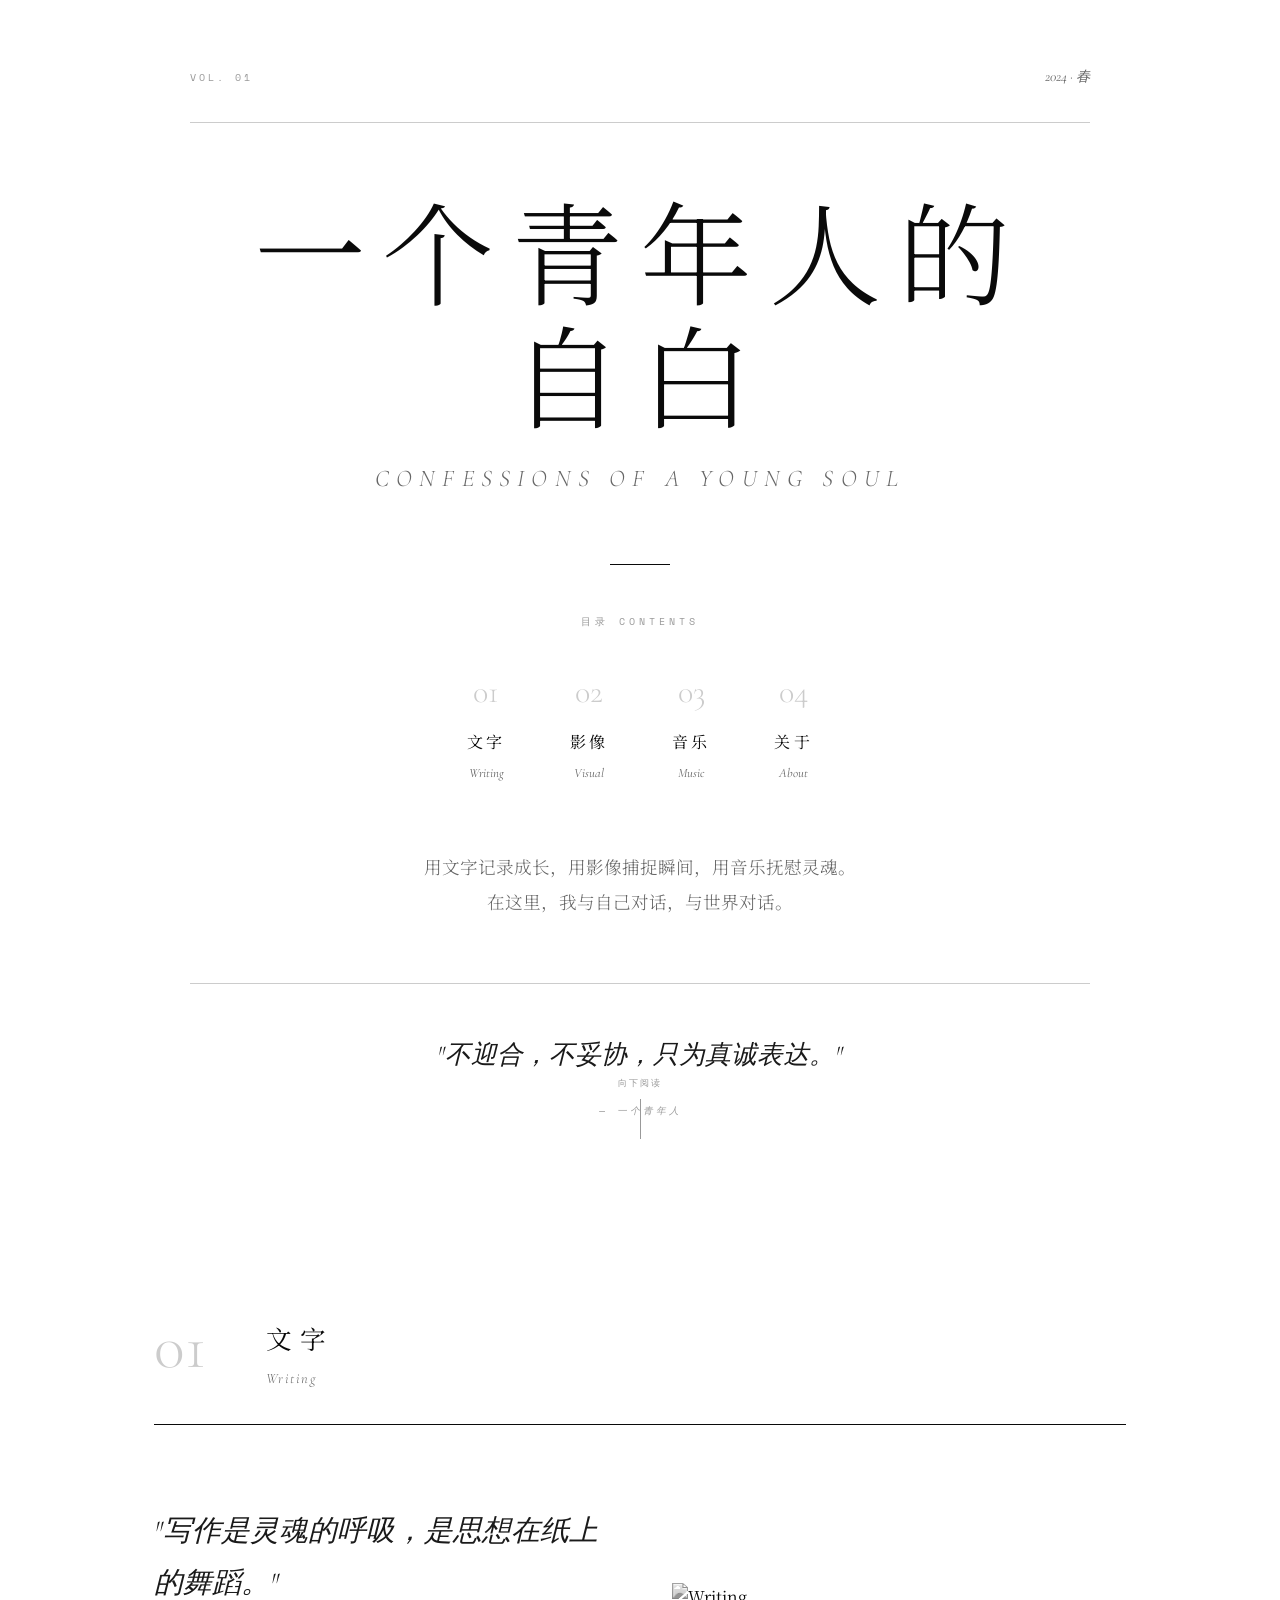
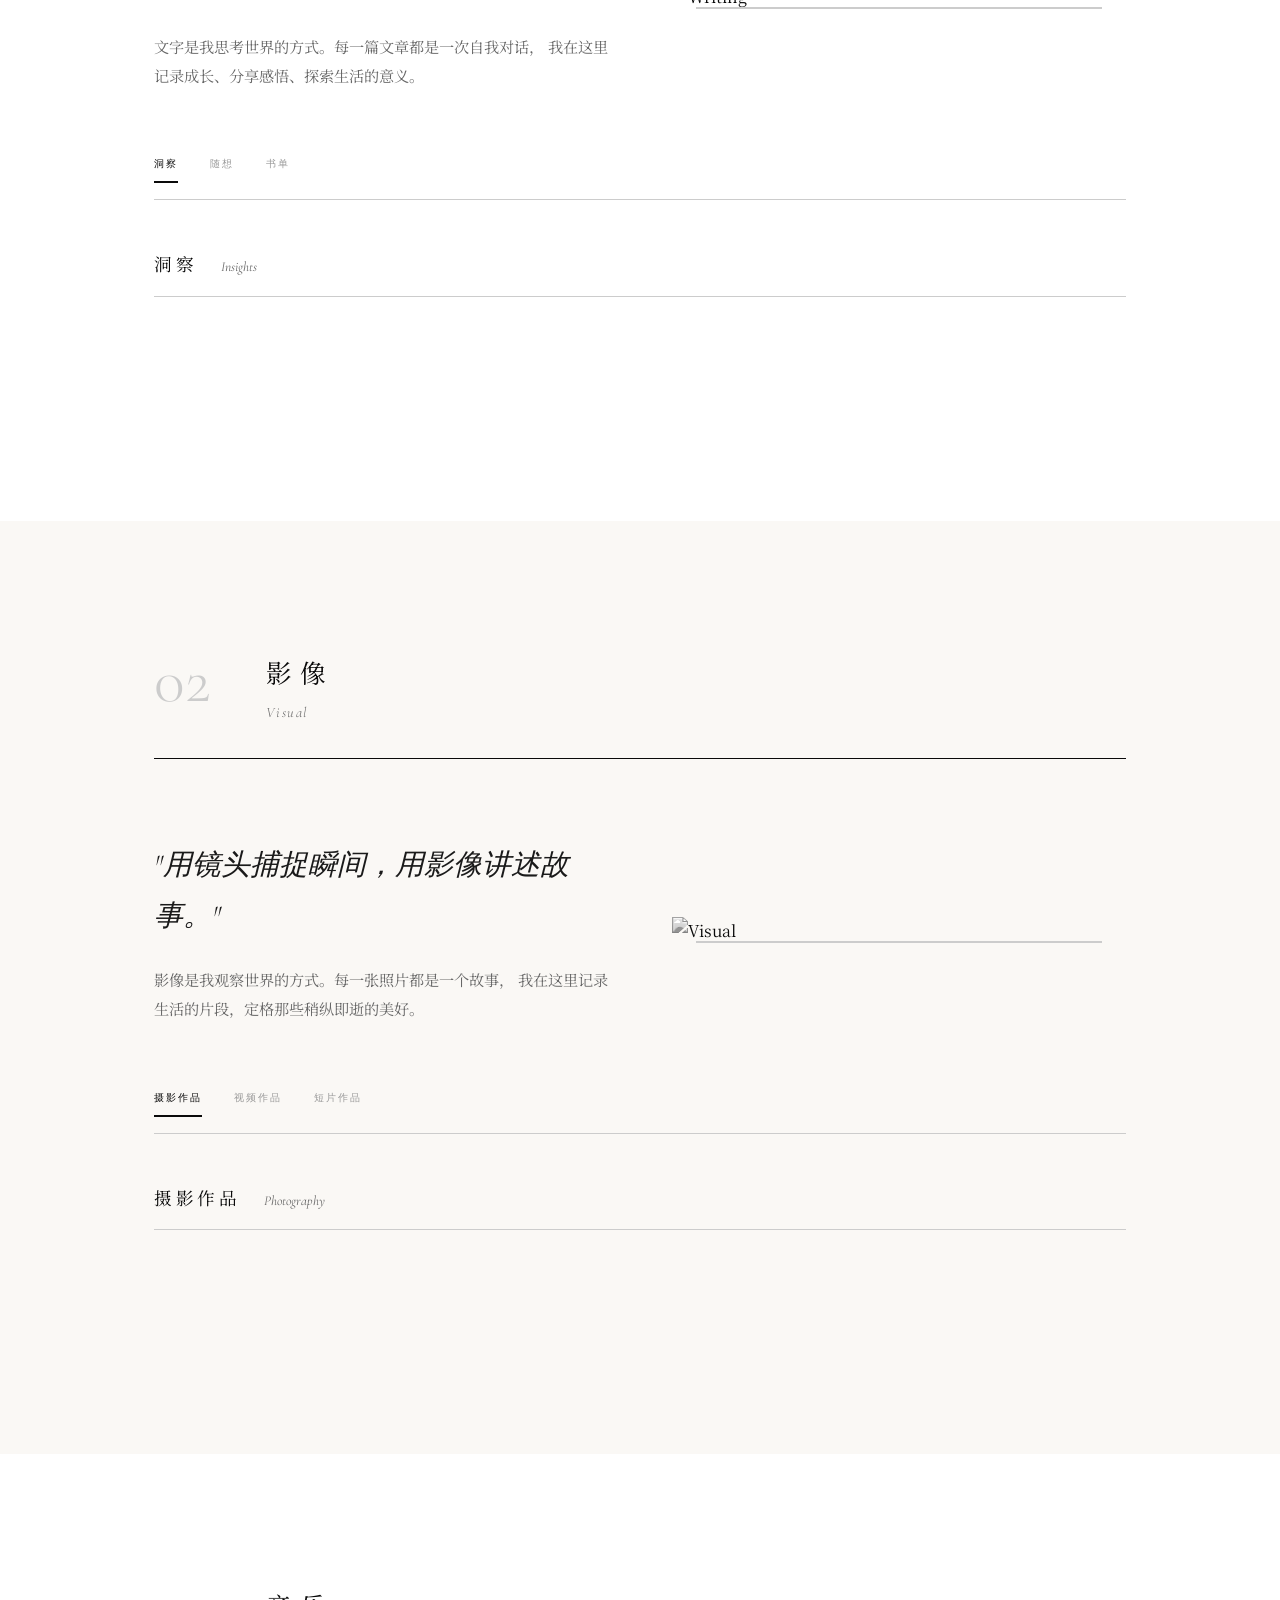
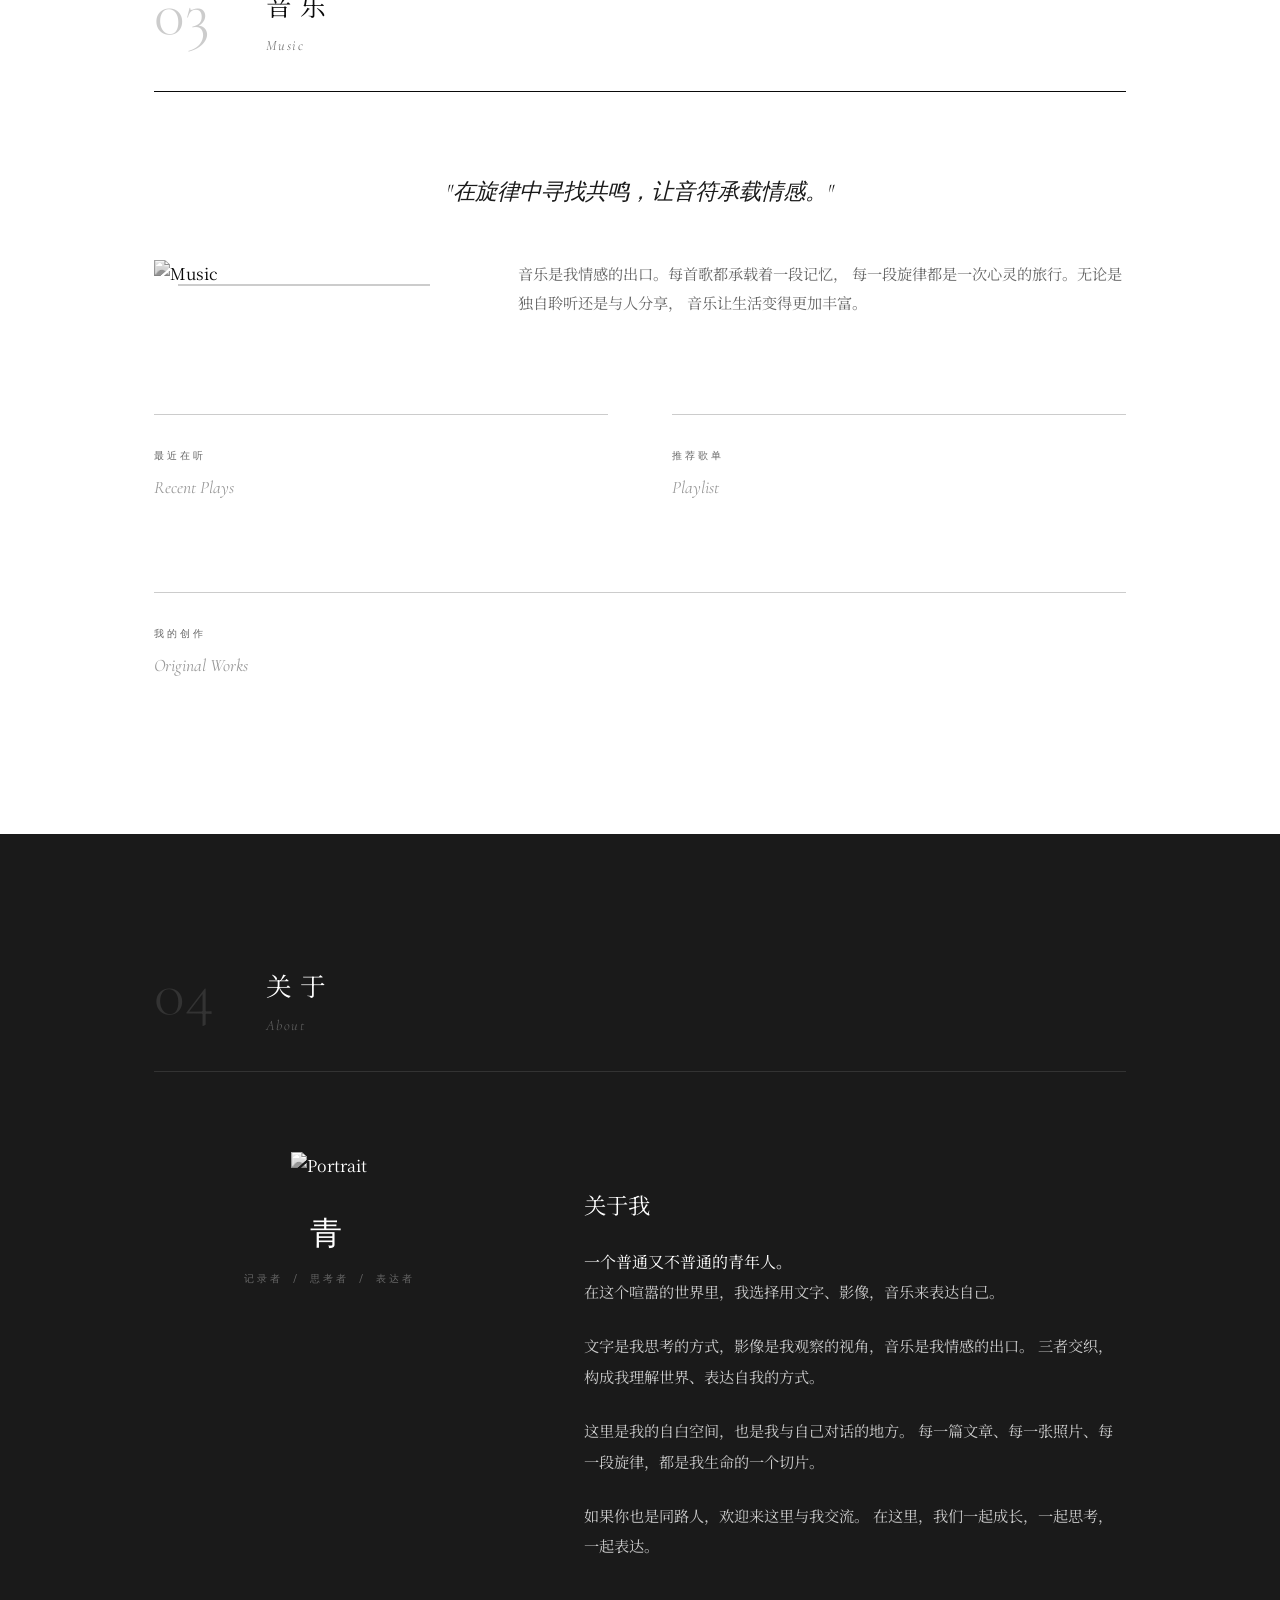
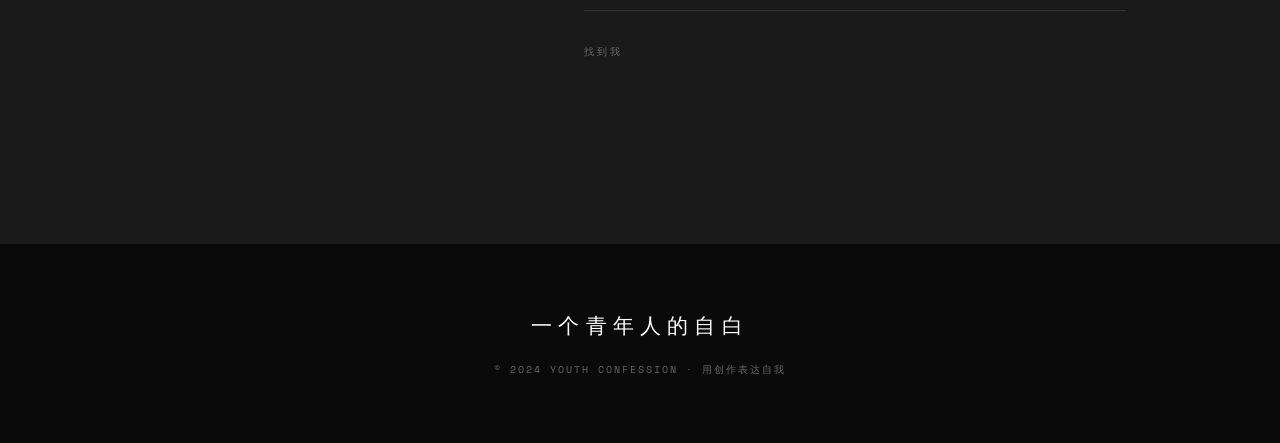
==== commit ea0ad0a9: "Add files via upload" ====
--- a/index.html
+++ b/index.html
@@ -482,6 +482,43 @@
             pointer-events: none;
         }
 
+        /* ========================================
+           文字板块 - 子分类
+           ======================================== */
+        .writing-tabs {
+            display: flex;
+            gap: 2rem;
+            margin-bottom: 3rem;
+            border-bottom: 1px solid var(--gray-lighter);
+            padding-bottom: 1rem;
+        }
+
+        .writing-tab {
+            font-family: 'Space Mono', monospace;
+            font-size: 0.65rem;
+            letter-spacing: 2px;
+            text-transform: uppercase;
+            color: var(--gray-light);
+            cursor: pointer;
+            padding-bottom: 0.5rem;
+            border-bottom: 2px solid transparent;
+            transition: all 0.3s;
+        }
+
+        .writing-tab:hover { color: var(--black); }
+        .writing-tab.active {
+            color: var(--black);
+            border-color: var(--black);
+        }
+
+        .writing-category {
+            display: none;
+            margin-bottom: 4rem;
+        }
+
+        .writing-category.active { display: block; }
+        .writing-category:last-child { margin-bottom: 0; }
+
         .article-list-magazine {
             display: grid;
             gap: 0;
@@ -538,6 +575,58 @@
            ======================================== */
         #visual {
             background: var(--cream);
+        }
+
+        .visual-hero {
+            display: grid;
+            grid-template-columns: 1fr 1fr;
+            gap: 4rem;
+            margin-bottom: 4rem;
+            align-items: center;
+        }
+
+        .visual-hero-text {
+            max-width: 500px;
+        }
+
+        .visual-intro {
+            font-family: 'Cormorant Garamond', serif;
+            font-size: clamp(1.3rem, 2.5vw, 1.8rem);
+            font-weight: 300;
+            font-style: italic;
+            line-height: 1.8;
+            color: var(--dark);
+            margin-bottom: 1.5rem;
+        }
+
+        .visual-desc {
+            font-size: 0.95rem;
+            color: var(--gray);
+            line-height: 1.9;
+        }
+
+        .visual-hero-image {
+            position: relative;
+        }
+
+        .visual-hero-image img {
+            width: 100%;
+            height: 350px;
+            object-fit: cover;
+            filter: grayscale(100%);
+            transition: filter 0.6s ease;
+        }
+
+        .visual-hero-image:hover img {
+            filter: grayscale(0%);
+        }
+
+        .visual-hero-image::after {
+            content: '';
+            position: absolute;
+            inset: 1.5rem;
+            border: 1px solid var(--gray-lighter);
+            pointer-events: none;
         }
 
         .visual-tabs {
@@ -1210,8 +1299,38 @@
                 </div>
             </div>
 
-            <div class="article-list-magazine" id="article-list">
-                <!-- 文章列表 -->
+            <!-- 分类标签 -->
+            <div class="writing-tabs">
+                <span class="writing-tab active" data-category="insights">洞察</span>
+                <span class="writing-tab" data-category="thoughts">随想</span>
+                <span class="writing-tab" data-category="books">书单</span>
+            </div>
+
+            <!-- 洞察 -->
+            <div class="writing-category active" id="writing-insights">
+                <div class="category-header">
+                    <h3 class="category-title">洞察</h3>
+                    <span class="category-count">Insights</span>
+                </div>
+                <div class="article-list-magazine" id="article-list-insights"></div>
+            </div>
+
+            <!-- 随想 -->
+            <div class="writing-category" id="writing-thoughts">
+                <div class="category-header">
+                    <h3 class="category-title">随想</h3>
+                    <span class="category-count">Thoughts</span>
+                </div>
+                <div class="article-list-magazine" id="article-list-thoughts"></div>
+            </div>
+
+            <!-- 书单 -->
+            <div class="writing-category" id="writing-books">
+                <div class="category-header">
+                    <h3 class="category-title">书单</h3>
+                    <span class="category-count">Books</span>
+                </div>
+                <div class="article-list-magazine" id="article-list-books"></div>
             </div>
         </div>
     </section>
@@ -1227,8 +1346,18 @@
                 </div>
             </div>
 
-            <div class="visual-intro" style="font-family: 'Cormorant Garamond', serif; font-size: clamp(1.1rem, 2vw, 1.4rem); font-weight: 300; font-style: italic; color: var(--dark); margin-bottom: 3rem; text-align: center;">
-                "用镜头捕捉瞬间，用影像讲述故事。"
+            <!-- 视觉Hero -->
+            <div class="visual-hero">
+                <div class="visual-hero-text">
+                    <p class="visual-intro">"用镜头捕捉瞬间，用影像讲述故事。"</p>
+                    <p class="visual-desc">
+                        影像是我观察世界的方式。每一张照片都是一个故事，
+                        我在这里记录生活的片段，定格那些稍纵即逝的美好。
+                    </p>
+                </div>
+                <div class="visual-hero-image">
+                    <img src="https://images.unsplash.com/photo-1452587925148-ce544e77e70d?w=600" alt="Visual">
+                </div>
             </div>
 
             <!-- 分类标签 -->
@@ -1287,8 +1416,7 @@
                     <img src="https://images.unsplash.com/photo-1511379938547-c1f69419868d?w=500" alt="Music">
                 </div>
                 <div class="music-content">
-                    <h3>"在旋律中寻找共鸣，让音符承载情感。"</h3>
-<p>
+                    <p>
                         音乐是我情感的出口。每首歌都承载着一段记忆，
                         每一段旋律都是一次心灵的旅行。无论是独自聆听还是与人分享，
                         音乐让生活变得更加丰富。
@@ -1437,6 +1565,18 @@
                 document.querySelectorAll('.visual-category').forEach(c => c.classList.remove('active'));
                 tab.classList.add('active');
                 document.getElementById('visual-' + tab.dataset.category).classList.add('active');
+            });
+        });
+
+        // ========================================
+        // 文字分类切换
+        // ========================================
+        document.querySelectorAll('.writing-tab').forEach(tab => {
+            tab.addEventListener('click', () => {
+                document.querySelectorAll('.writing-tab').forEach(t => t.classList.remove('active'));
+                document.querySelectorAll('.writing-category').forEach(c => c.classList.remove('active'));
+                tab.classList.add('active');
+                document.getElementById('writing-' + tab.dataset.category).classList.add('active');
             });
         });
 
@@ -1587,25 +1727,42 @@
         // 加载文章
         async function loadArticles() {
             try {
-                const response = await fetch(`${SUPABASE_URL}/rest/v1/posts?status=eq.published&order=created_at.desc&limit=10`, {
+                const response = await fetch(`${SUPABASE_URL}/rest/v1/posts?status=eq.published&order=created_at.desc`, {
                     headers: { 'apikey': SUPABASE_ANON_KEY, 'Authorization': `Bearer ${SUPABASE_ANON_KEY}` }
                 });
                 const articles = await response.json();
-                renderArticles(articles);
+                renderArticlesByCategory(articles);
             } catch (error) {
                 console.error('加载文章失败:', error);
                 // 显示示例数据
-                renderArticles([
+                renderArticlesByCategory([
                     { id: 1, title: '二十岁，我开始学会与自己和解', tag: '随想', created_at: '2024-03-15', excerpt: '曾经以为成长是不断追逐，后来才明白，真正的成熟是学会接纳不完美的自己……' },
-                    { id: 2, title: '在王家卫的电影里，我看到了自己的影子', tag: '影评', created_at: '2024-03-08', excerpt: '那些失焦的画面，那些缓慢的独白，那些关于时间和记忆的隐喻……' },
-                    { id: 3, title: '凌晨三点的城市', tag: '诗歌', created_at: '2024-02-28', excerpt: '路灯还亮着，像失眠的眼睛。我站在窗前，听这座城市呼吸的声音。' },
-                    { id: 4, title: '关于创作的一些思考', tag: '随想', created_at: '2024-02-20', excerpt: '为什么开始创作？创作对我意味着什么？这篇文章是我的创作自白……' }
+                    { id: 2, title: '深度思考：当代青年的困境与出路', tag: '洞察', created_at: '2024-03-10', excerpt: '在这个充满不确定性的时代，我们该如何找到自己的定位……' },
+                    { id: 3, title: '《百年孤独》读后感', tag: '书单', created_at: '2024-03-08', excerpt: '魔幻现实主义的巅峰之作，一个家族的百年兴衰史……' },
+                    { id: 4, title: '凌晨三点的城市', tag: '随想', created_at: '2024-02-28', excerpt: '路灯还亮着，像失眠的眼睛。我站在窗前，听这座城市呼吸的声音。' },
+                    { id: 5, title: '《小王子》品读', tag: '书单', created_at: '2024-02-20', excerpt: '所有的大人都曾经是小孩，虽然，只有少数的人记得……' }
                 ]);
             }
         }
 
-        function renderArticles(articles) {
-            const container = document.getElementById('article-list');
+        function renderArticlesByCategory(articles) {
+            // 按标签分类
+            const insights = articles.filter(a => a.tag === '洞察');
+            const thoughts = articles.filter(a => a.tag === '随想');
+            const books = articles.filter(a => a.tag === '书单');
+            
+            // 渲染到对应容器
+            renderArticleList('article-list-insights', insights);
+            renderArticleList('article-list-thoughts', thoughts);
+            renderArticleList('article-list-books', books);
+        }
+
+        function renderArticleList(containerId, articles) {
+            const container = document.getElementById(containerId);
+            if (!articles || articles.length === 0) {
+                container.innerHTML = '<p style="color: var(--gray-light); padding: 2rem 0;">暂无内容</p>';
+                return;
+            }
             container.innerHTML = articles.map(a => `
                 <article class="article-item" onclick="viewArticle('${a.id}', ${JSON.stringify(a).replace(/"/g, '&quot;')})">
                     <span class="article-date">${new Date(a.created_at).toLocaleDateString('zh-CN')}</span>
@@ -1648,8 +1805,9 @@
                 </div>
             `;
             
-            // 隐藏文章列表，显示文章详情
-            document.getElementById('article-list').style.display = 'none';
+            // 隐藏子板块区域，显示文章详情
+            document.querySelector('.writing-tabs').style.display = 'none';
+            document.querySelectorAll('.writing-category').forEach(c => c.style.display = 'none');
             document.querySelector('.writing-hero').style.display = 'none';
             document.body.appendChild(articleDetail);
             
@@ -1660,7 +1818,11 @@
         function closeArticleView() {
             const detail = document.getElementById('article-detail');
             if (detail) detail.remove();
-            document.getElementById('article-list').style.display = 'block';
+            // 恢复子板块显示
+            document.querySelector('.writing-tabs').style.display = 'flex';
+            document.querySelectorAll('.writing-category').forEach(c => {
+                c.style.display = c.classList.contains('active') ? 'block' : 'none';
+            });
             document.querySelector('.writing-hero').style.display = 'grid';
         }
         });
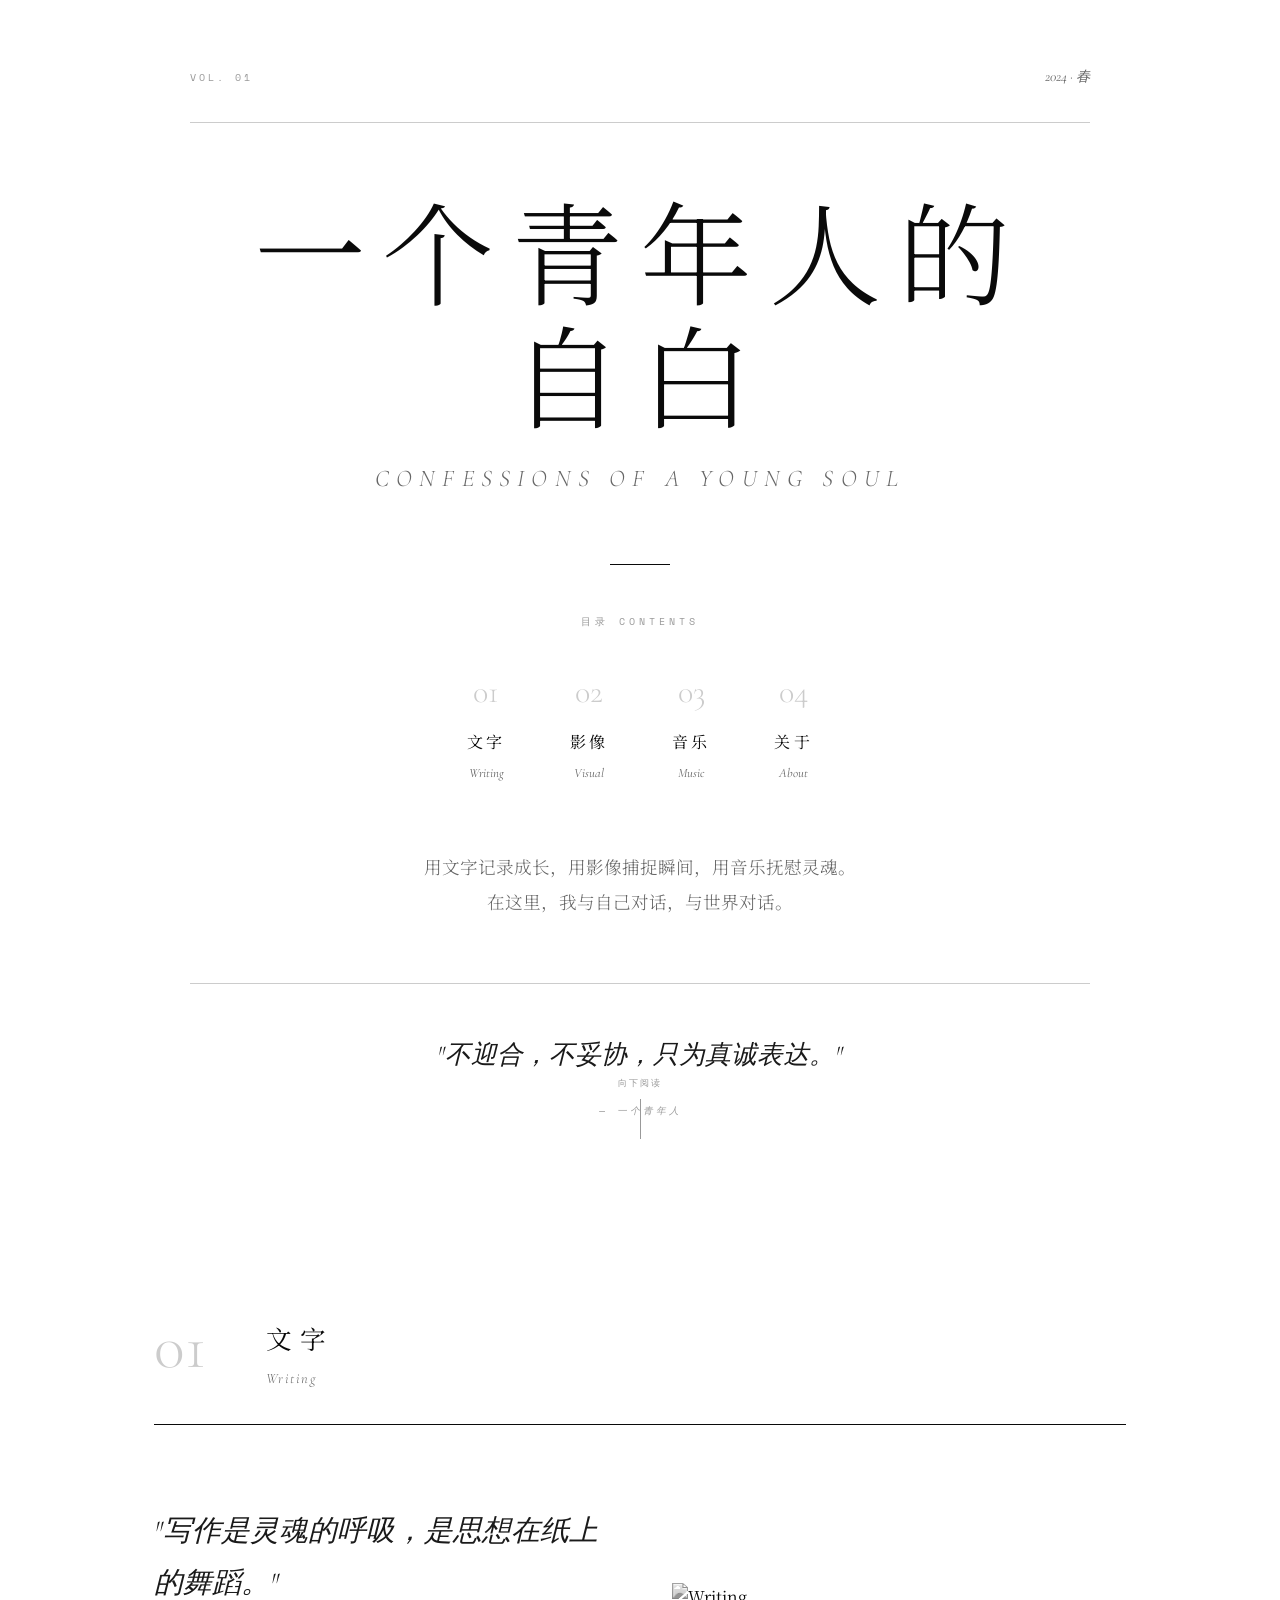
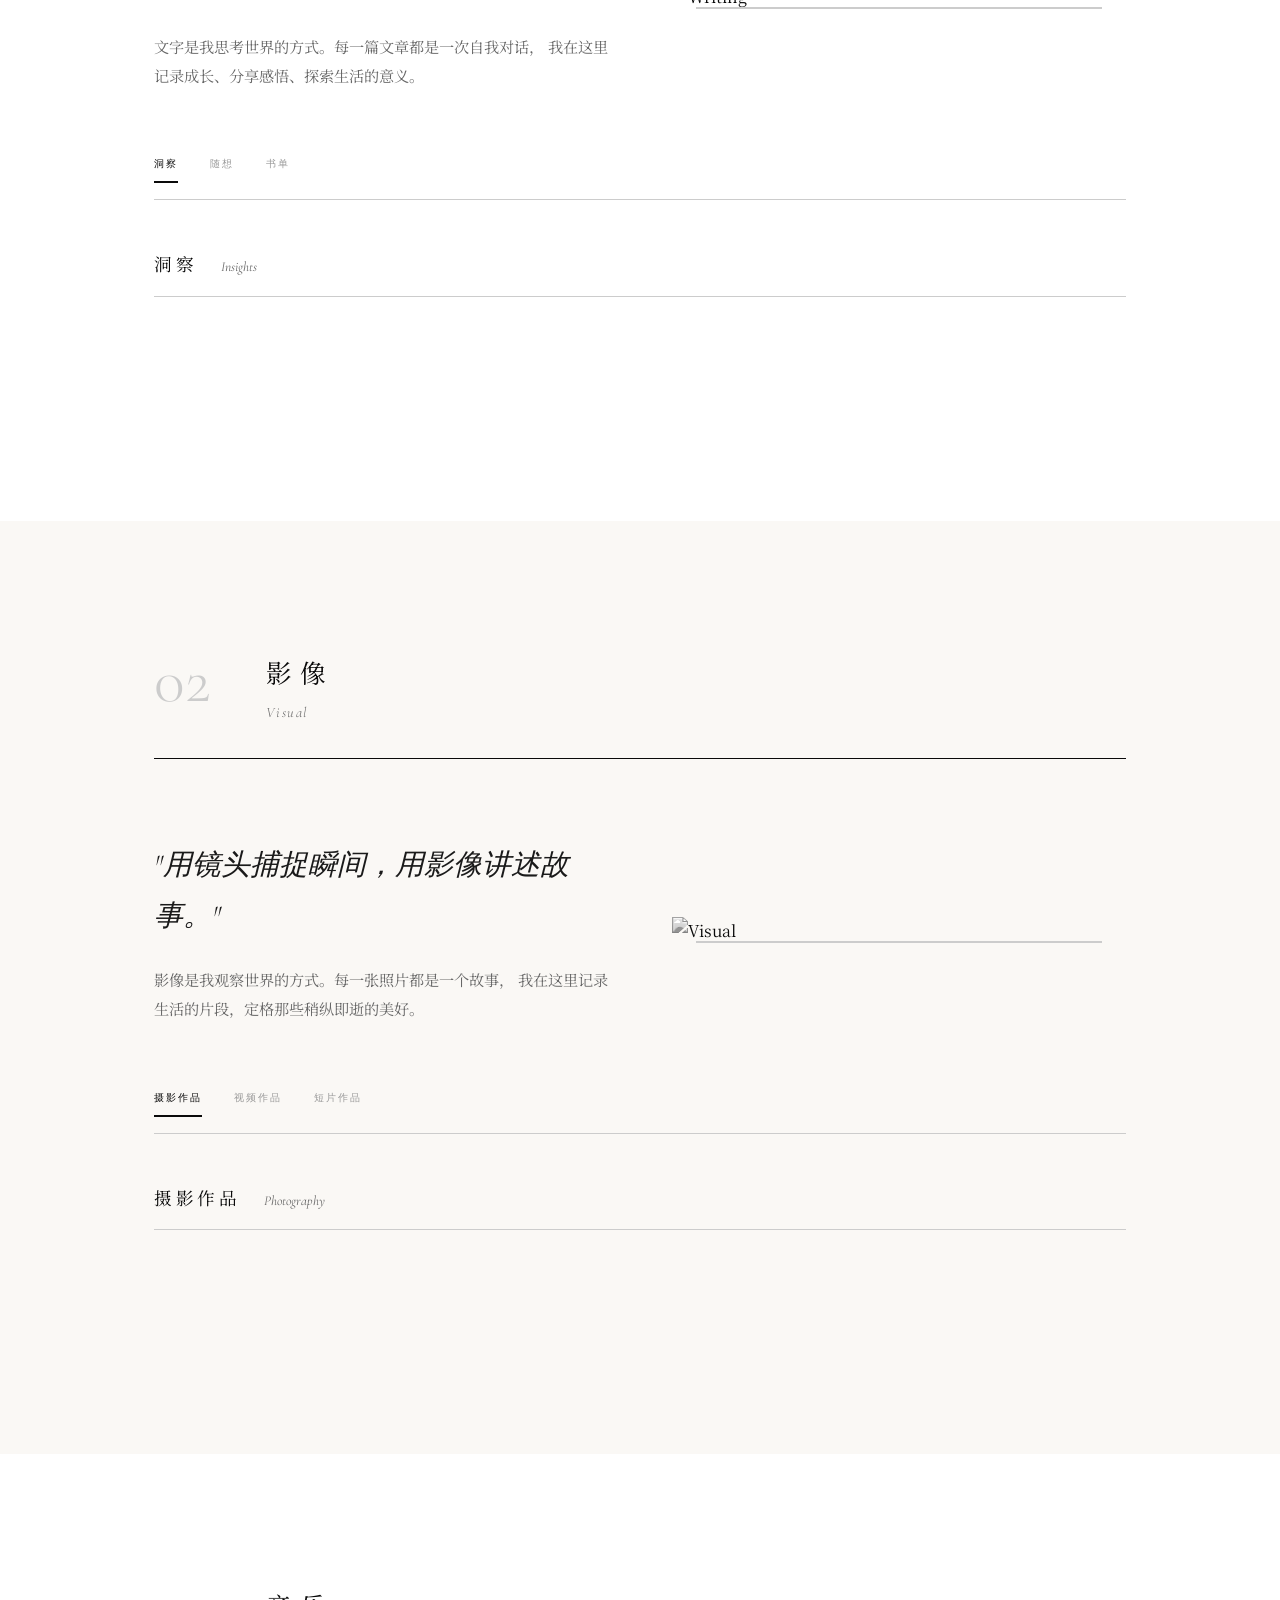
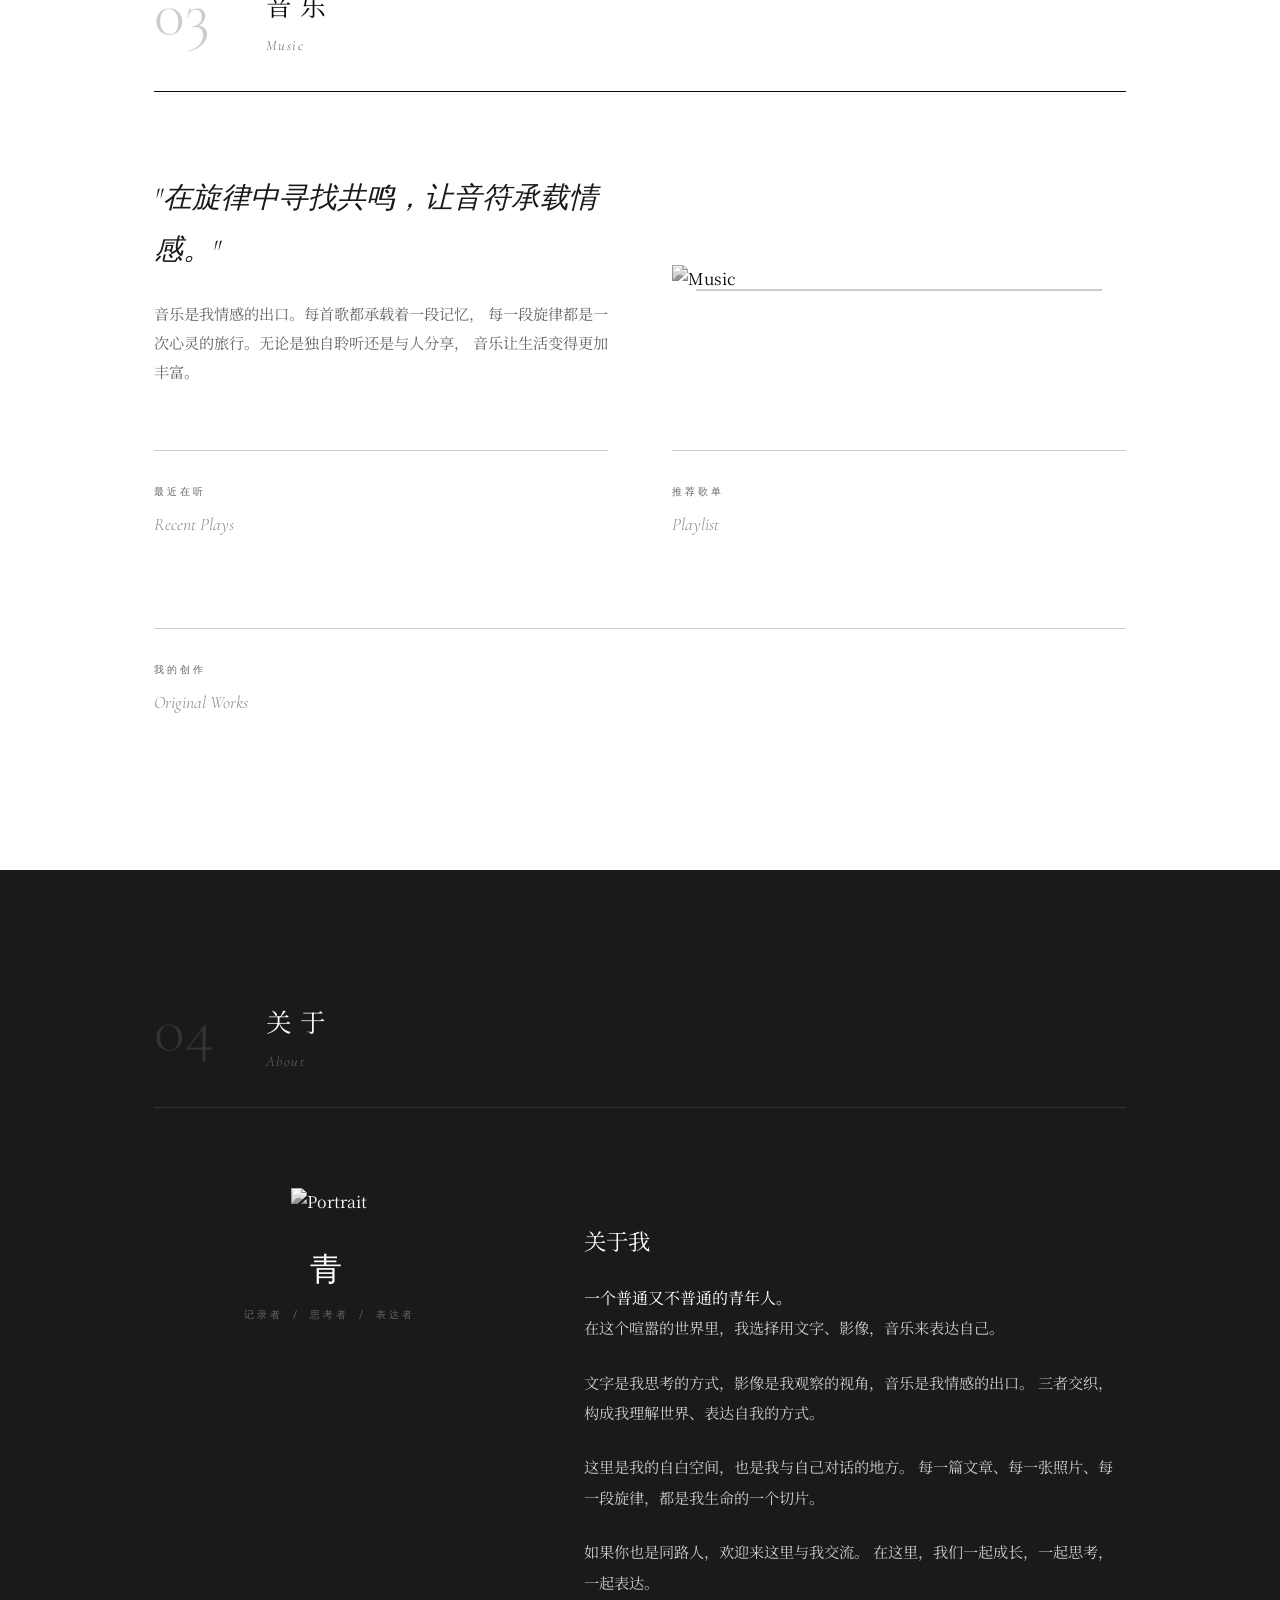
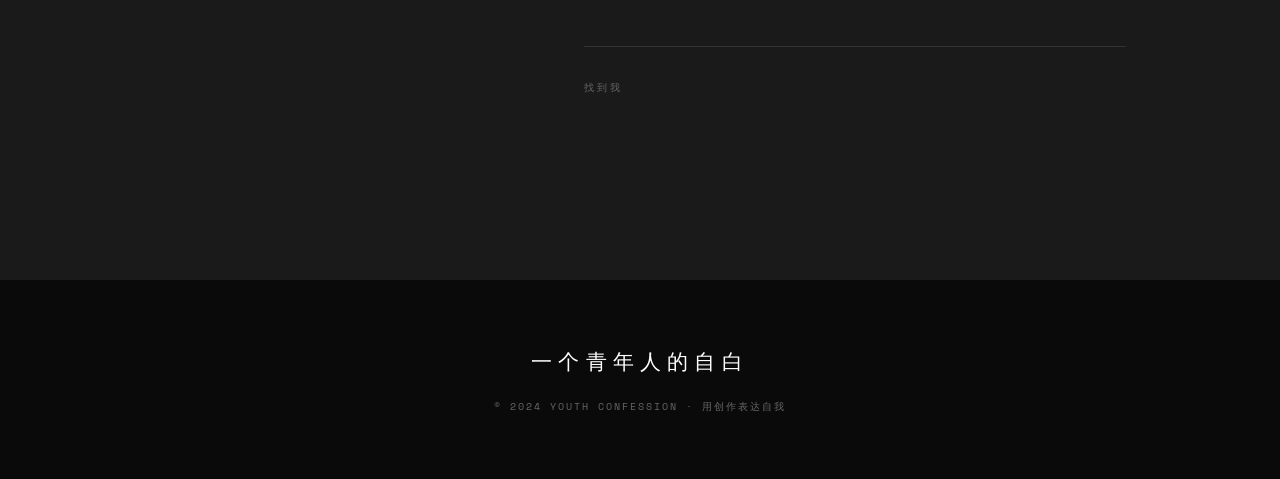
==== commit d3760ce1: "Add files via upload" ====
--- a/index.html
+++ b/index.html
@@ -756,43 +756,54 @@
 
         .music-hero {
             display: grid;
-            grid-template-columns: 300px 1fr;
+            grid-template-columns: 1fr 1fr;
             gap: 4rem;
             margin-bottom: 4rem;
-            align-items: start;
-        }
-
-        .music-vinyl {
+            align-items: center;
+        }
+
+        .music-hero-text {
+            max-width: 500px;
+        }
+
+        .music-intro {
+            font-family: 'Cormorant Garamond', serif;
+            font-size: clamp(1.3rem, 2.5vw, 1.8rem);
+            font-weight: 300;
+            font-style: italic;
+            line-height: 1.8;
+            color: var(--dark);
+            margin-bottom: 1.5rem;
+        }
+
+        .music-desc {
+            font-size: 0.95rem;
+            color: var(--gray);
+            line-height: 1.9;
+        }
+
+        .music-hero-image {
             position: relative;
         }
 
-        .music-vinyl img {
+        .music-hero-image img {
             width: 100%;
-            aspect-ratio: 1;
+            height: 350px;
             object-fit: cover;
             filter: grayscale(100%);
-        }
-
-        .music-vinyl::after {
+            transition: filter 0.6s ease;
+        }
+
+        .music-hero-image:hover img {
+            filter: grayscale(0%);
+        }
+
+        .music-hero-image::after {
             content: '';
             position: absolute;
             inset: 1.5rem;
             border: 1px solid var(--gray-lighter);
-        }
-
-        .music-content h3 {
-            font-family: 'Cormorant Garamond', serif;
-            font-size: 1.5rem;
-            font-weight: 300;
-            font-style: italic;
-            margin-bottom: 1.5rem;
-        }
-
-        .music-content p {
-            font-size: 0.95rem;
-            color: var(--gray);
-            line-height: 1.9;
-            margin-bottom: 2rem;
+            pointer-events: none;
         }
 
         .music-sections {
@@ -1407,20 +1418,18 @@
                 </div>
             </div>
 
-            <div class="music-intro" style="font-family: 'Cormorant Garamond', serif; font-size: clamp(1.1rem, 2vw, 1.4rem); font-weight: 300; font-style: italic; color: var(--dark); margin-bottom: 3rem; text-align: center;">
-                "在旋律中寻找共鸣，让音符承载情感。"
-            </div>
-
+            <!-- 音乐Hero -->
             <div class="music-hero">
-                <div class="music-vinyl">
-                    <img src="https://images.unsplash.com/photo-1511379938547-c1f69419868d?w=500" alt="Music">
-                </div>
-                <div class="music-content">
-                    <p>
+                <div class="music-hero-text">
+                    <p class="music-intro">"在旋律中寻找共鸣，让音符承载情感。"</p>
+                    <p class="music-desc">
                         音乐是我情感的出口。每首歌都承载着一段记忆，
                         每一段旋律都是一次心灵的旅行。无论是独自聆听还是与人分享，
                         音乐让生活变得更加丰富。
                     </p>
+                </div>
+                <div class="music-hero-image">
+                    <img src="https://images.unsplash.com/photo-1511379938547-c1f69419868d?w=600" alt="Music">
                 </div>
             </div>
 
@@ -1535,6 +1544,8 @@
     <audio id="audio-element"></audio>
 
     <script>
+        document.addEventListener('DOMContentLoaded', function() {
+        
         // ========================================
         // 配置
         // ========================================
@@ -2048,7 +2059,9 @@
         // ========================================
         // 初始化
         // ========================================
-        document.addEventListener('DOMContentLoaded', loadData);
+        loadData();
+        
+        }); // 结束 DOMContentLoaded
     </script>
 </body>
 </html>
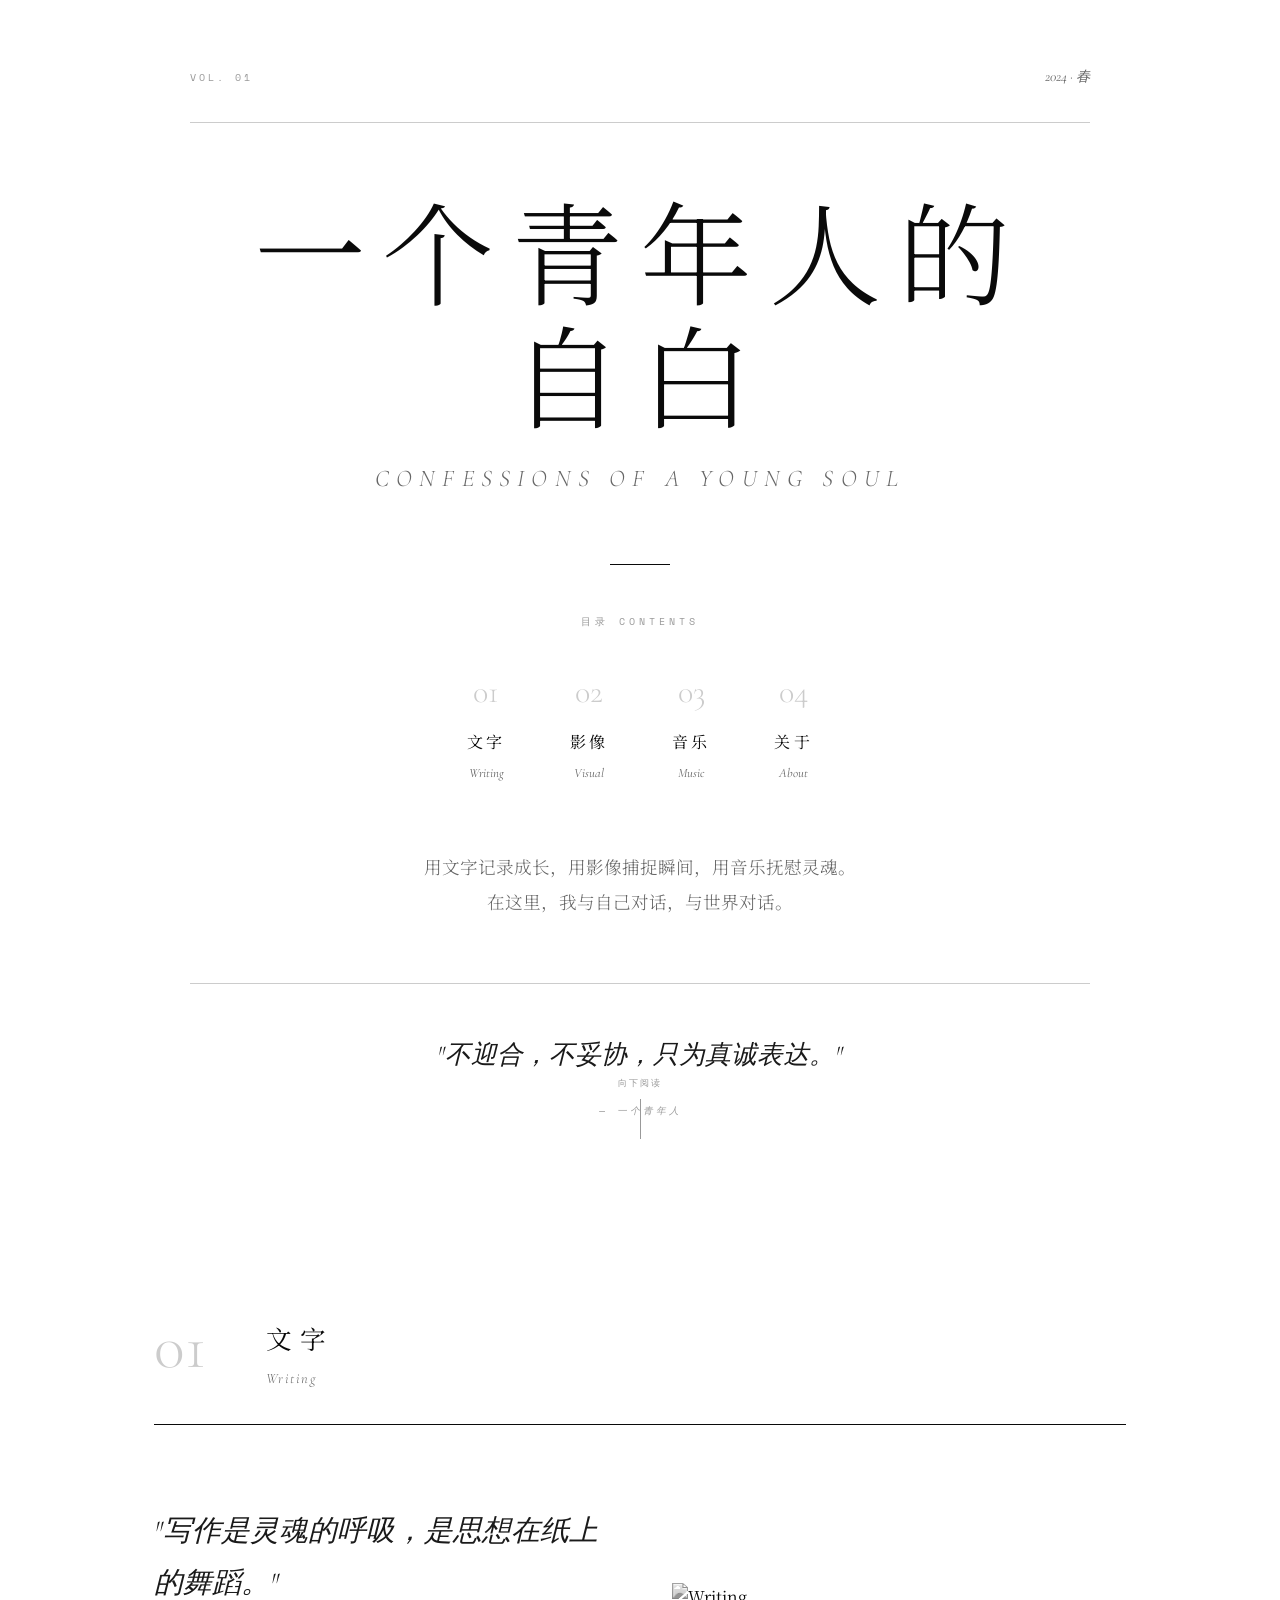
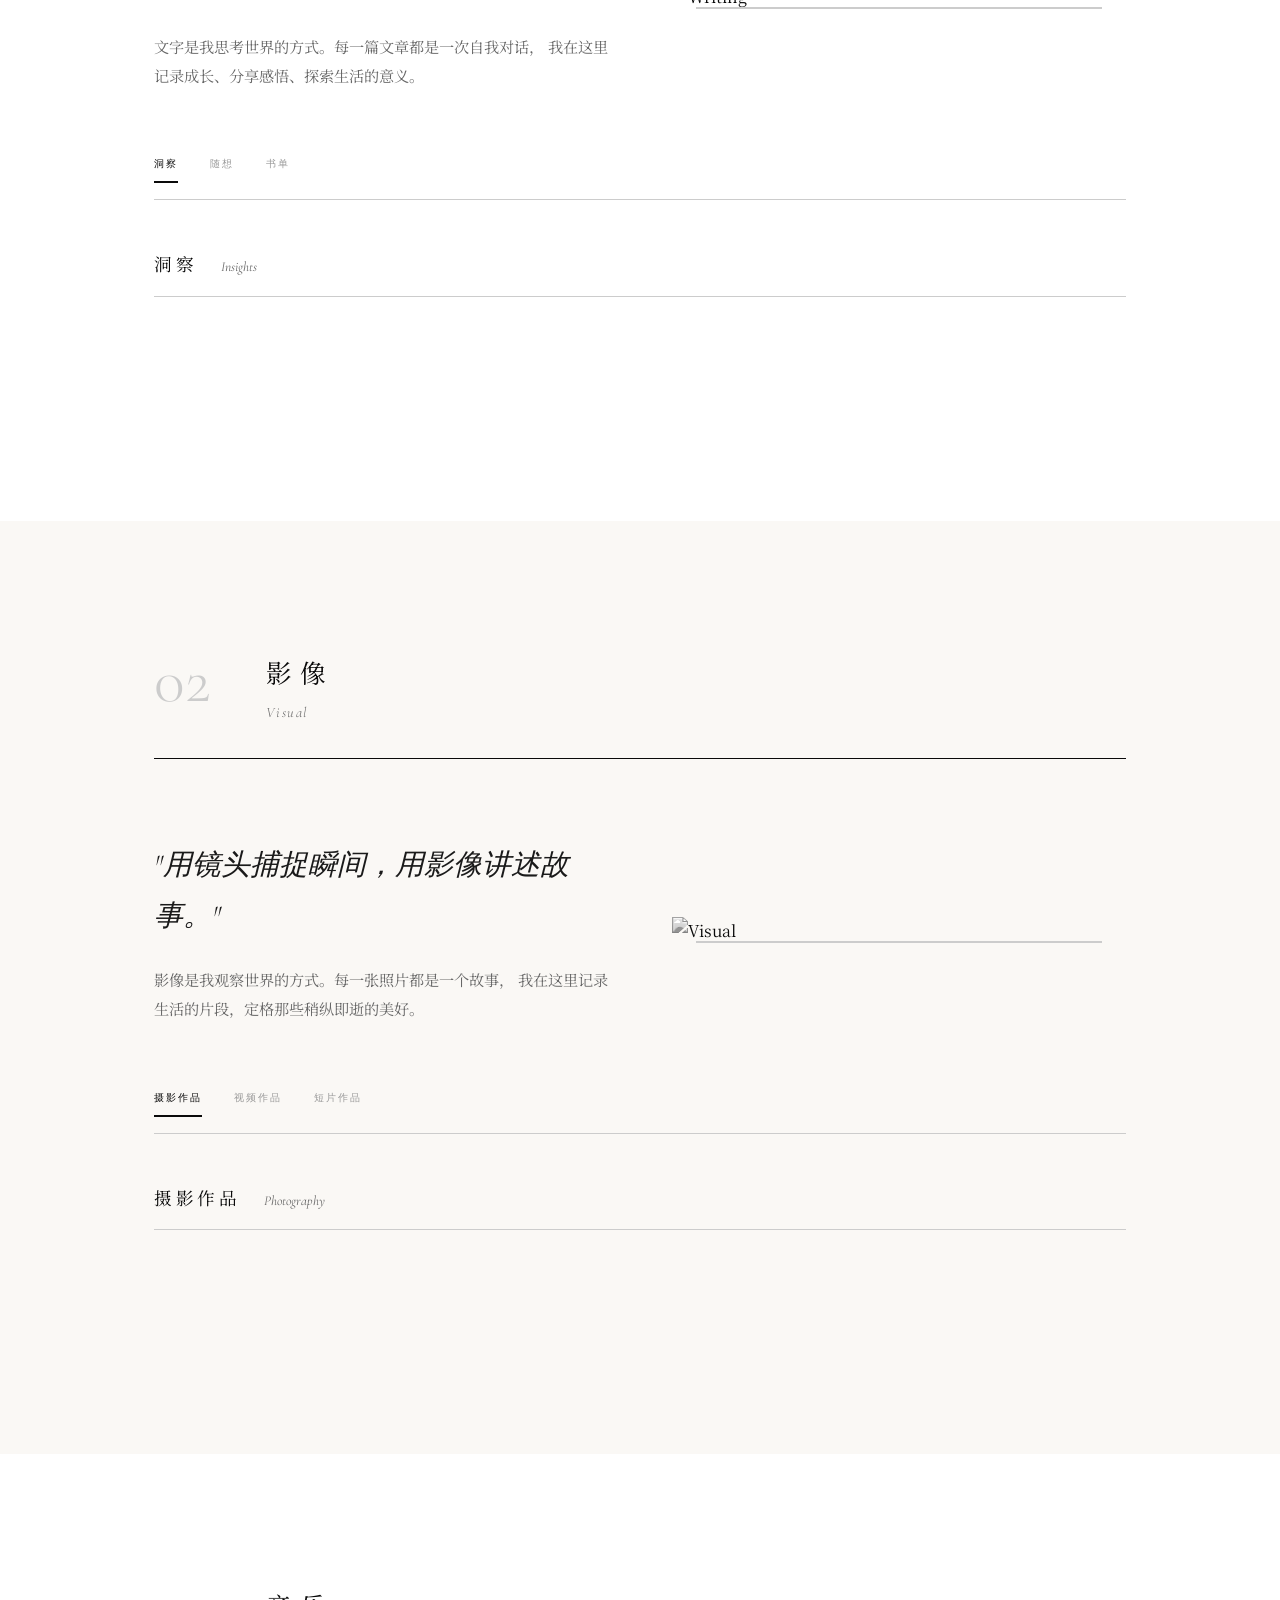
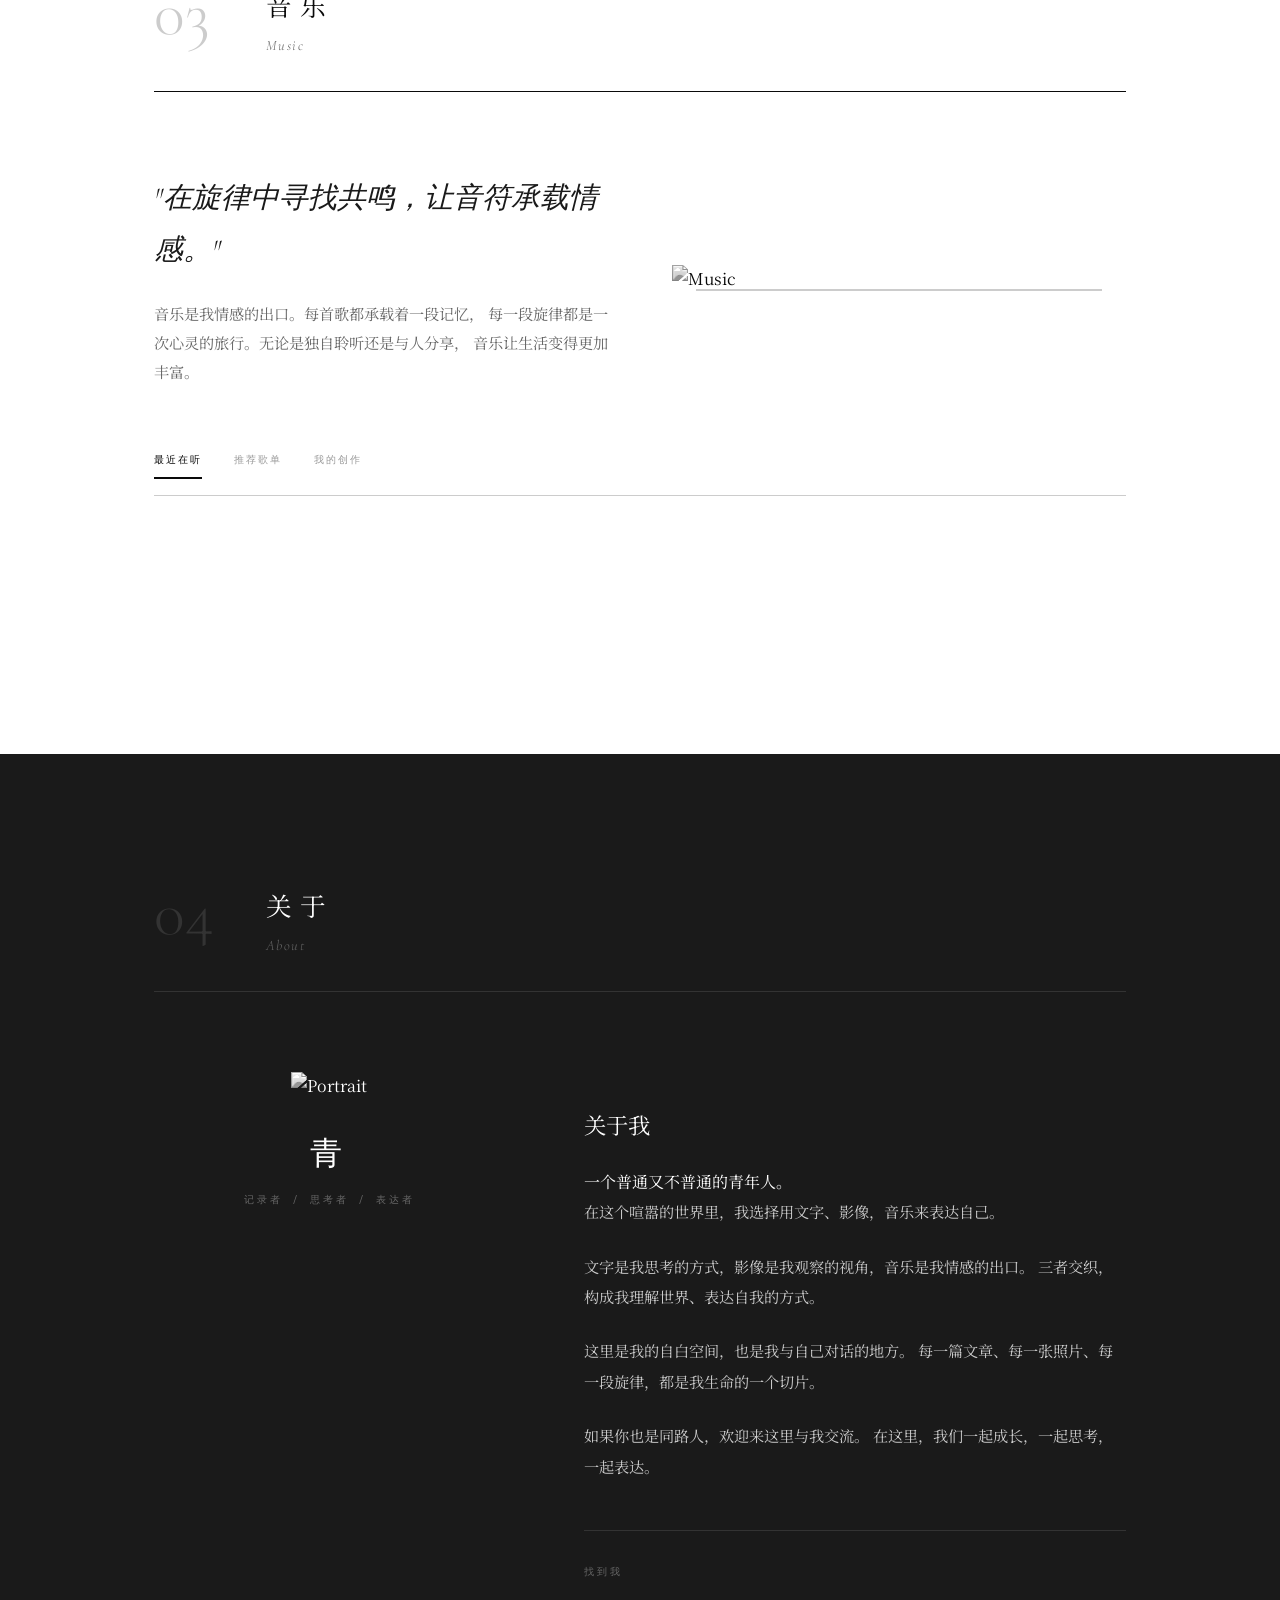
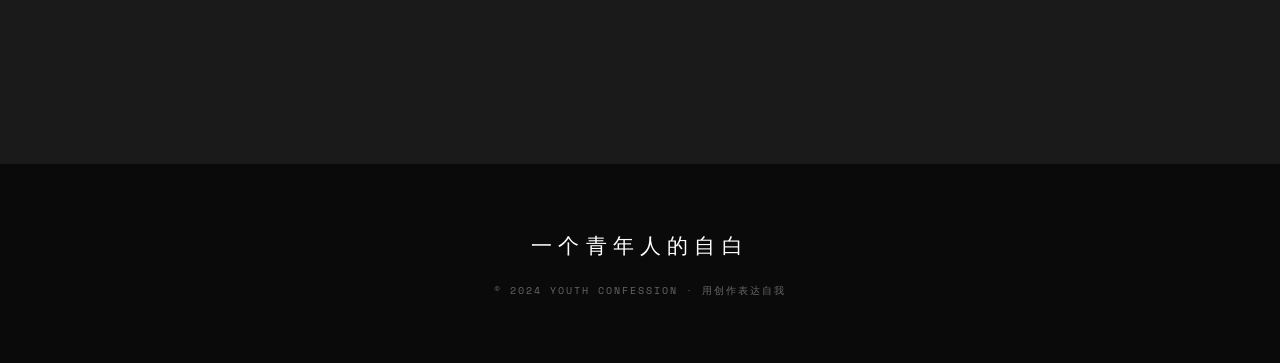
==== commit 2557b8f8: "Add files via upload" ====
--- a/index.html
+++ b/index.html
@@ -686,36 +686,85 @@
         }
 
         .visual-grid {
+            display: flex;
+            flex-direction: column;
+            gap: 4rem;
+        }
+
+        .visual-item {
             display: grid;
-            grid-template-columns: repeat(3, 1fr);
-            gap: 1rem;
-        }
-
-        .visual-item {
+            grid-template-columns: 1fr 1fr;
+            gap: 3rem;
+            align-items: center;
+            cursor: pointer;
+        }
+
+        .visual-item:nth-child(even) {
+            direction: rtl;
+        }
+
+        .visual-item:nth-child(even) > * {
+            direction: ltr;
+        }
+
+        .visual-item-image {
             position: relative;
-            aspect-ratio: 4/3;
             overflow: hidden;
-            cursor: pointer;
-            background: var(--gray-lighter);
-        }
-
-        .visual-item:first-child {
-            grid-column: span 2;
-            grid-row: span 2;
-            aspect-ratio: auto;
-        }
-
-        .visual-item img {
+        }
+
+        .visual-item-image img {
             width: 100%;
-            height: 100%;
+            height: 350px;
             object-fit: cover;
             filter: grayscale(100%);
             transition: all 0.6s ease;
         }
 
-        .visual-item:hover img {
+        .visual-item:hover .visual-item-image img {
             filter: grayscale(0%);
-            transform: scale(1.03);
+        }
+
+        .visual-item-image::after {
+            content: '';
+            position: absolute;
+            inset: 1rem;
+            border: 1px solid var(--gray-lighter);
+            pointer-events: none;
+        }
+
+        .visual-item-content {
+            padding: 2rem 0;
+        }
+
+        .visual-item-number {
+            font-family: 'Cormorant Garamond', serif;
+            font-size: 3rem;
+            font-weight: 300;
+            color: var(--gray-lighter);
+            line-height: 1;
+            margin-bottom: 1rem;
+        }
+
+        .visual-item-title {
+            font-size: 1.2rem;
+            font-weight: 400;
+            margin-bottom: 0.8rem;
+            line-height: 1.5;
+        }
+
+        .visual-item-excerpt {
+            font-size: 0.9rem;
+            color: var(--gray);
+            line-height: 1.8;
+            margin-bottom: 1.5rem;
+        }
+
+        .visual-item-meta {
+            font-family: 'Space Mono', monospace;
+            font-size: 0.6rem;
+            letter-spacing: 2px;
+            text-transform: uppercase;
+            color: var(--gray-light);
         }
 
         .visual-overlay {
@@ -730,23 +779,6 @@
             padding: 1.5rem;
         }
 
-.visual-item:hover .visual-overlay { opacity: 1; }
-
-        .visual-title {
-            font-size: 0.95rem;
-            font-weight: 400;
-            color: var(--white);
-            margin-bottom: 0.3rem;
-        }
-
-        .visual-meta {
-            font-family: 'Space Mono', monospace;
-            font-size: 0.55rem;
-            letter-spacing: 1px;
-            text-transform: uppercase;
-            color: var(--gray-lighter);
-        }
-
         /* ========================================
            音乐板块 - 带播放功能
            ======================================== */
@@ -806,32 +838,41 @@
             pointer-events: none;
         }
 
-        .music-sections {
-            display: grid;
-            grid-template-columns: 1fr 1fr;
-            gap: 4rem;
-        }
-
-        .music-section {
-            border-top: 1px solid var(--gray-lighter);
-            padding-top: 2rem;
-        }
-
-        .music-section-title {
+        .music-tabs {
+            display: flex;
+            gap: 2rem;
+            margin-bottom: 3rem;
+            border-bottom: 1px solid var(--gray-lighter);
+            padding-bottom: 1rem;
+        }
+
+        .music-tab {
             font-family: 'Space Mono', monospace;
-            font-size: 0.6rem;
-            letter-spacing: 3px;
+            font-size: 0.65rem;
+            letter-spacing: 2px;
             text-transform: uppercase;
-            color: var(--gray);
-            margin-bottom: 0.5rem;
-        }
-
-        .music-section-subtitle {
-            font-family: 'Cormorant Garamond', serif;
-            font-size: 1.1rem;
-            font-style: italic;
             color: var(--gray-light);
-            margin-bottom: 1.5rem;
+            cursor: pointer;
+            padding-bottom: 0.5rem;
+            border-bottom: 2px solid transparent;
+            transition: all 0.3s;
+        }
+
+        .music-tab:hover { color: var(--black); }
+        .music-tab.active {
+            color: var(--black);
+            border-color: var(--black);
+        }
+
+        .music-category {
+            display: none;
+            margin-bottom: 4rem;
+        }
+
+        .music-category.active { display: block; }
+
+        .music-list {
+            max-width: 700px;
         }
 
         /* 播放列表 */
@@ -1433,27 +1474,32 @@
                 </div>
             </div>
 
-            <div class="music-sections">
-                <!-- 最近在听 -->
-                <div class="music-section">
-                    <p class="music-section-title">最近在听</p>
-                    <p class="music-section-subtitle">Recent Plays</p>
+            <!-- 音乐子分类切换 -->
+            <div class="music-tabs">
+                <span class="music-tab active" data-category="recent">最近在听</span>
+                <span class="music-tab" data-category="playlist">推荐歌单</span>
+                <span class="music-tab" data-category="creations">我的创作</span>
+            </div>
+
+            <!-- 最近在听 -->
+            <div class="music-category active" id="music-recent">
+                <div class="music-list">
                     <div id="playlist-recent"></div>
                 </div>
-
-                <!-- 推荐歌单 -->
-                <div class="music-section">
-                    <p class="music-section-title">推荐歌单</p>
-                    <p class="music-section-subtitle">Playlist</p>
+            </div>
+
+            <!-- 推荐歌单 -->
+            <div class="music-category" id="music-playlist">
+                <div class="music-list">
                     <div id="playlist-favorites"></div>
                 </div>
             </div>
 
             <!-- 我的创作 -->
-            <div class="music-section" style="margin-top: 4rem;">
-                <p class="music-section-title">我的创作</p>
-                <p class="music-section-subtitle">Original Works</p>
-                <div id="playlist-creations"></div>
+            <div class="music-category" id="music-creations">
+                <div class="music-list">
+                    <div id="playlist-creations"></div>
+                </div>
             </div>
         </div>
     </section>
@@ -1588,6 +1634,18 @@
                 document.querySelectorAll('.writing-category').forEach(c => c.classList.remove('active'));
                 tab.classList.add('active');
                 document.getElementById('writing-' + tab.dataset.category).classList.add('active');
+            });
+        });
+
+        // ========================================
+        // 音乐分类切换
+        // ========================================
+        document.querySelectorAll('.music-tab').forEach(tab => {
+            tab.addEventListener('click', () => {
+                document.querySelectorAll('.music-tab').forEach(t => t.classList.remove('active'));
+                document.querySelectorAll('.music-category').forEach(c => c.classList.remove('active'));
+                tab.classList.add('active');
+                document.getElementById('music-' + tab.dataset.category).classList.add('active');
             });
         });
 
@@ -1871,12 +1929,16 @@
                 container.innerHTML = '<p style="color: var(--gray-light); padding: 2rem;">暂无内容</p>';
                 return;
             }
-            container.innerHTML = photos.map(p => `
+            container.innerHTML = photos.map((p, i) => `
                 <div class="visual-item" onclick="viewPhoto('${p.image_url}')">
-                    <img src="${p.image_url}" alt="${p.title}" onerror="this.src='data:image/svg+xml,%3Csvg xmlns=%22http://www.w3.org/2000/svg%22 viewBox=%220 0 100 100%22%3E%3Crect fill=%22%23f0f0f0%22 width=%22100%22 height=%22100%22/%3E%3C/svg%3E'">
-                    <div class="visual-overlay">
-                        <p class="visual-title">${p.title || ''}</p>
-                        <p class="visual-meta">${p.description || ''}</p>
+                    <div class="visual-item-image">
+                        <img src="${p.image_url}" alt="${p.title}" onerror="this.src='data:image/svg+xml,%3Csvg xmlns=%22http://www.w3.org/2000/svg%22 viewBox=%220 0 100 100%22%3E%3Crect fill=%22%23f0f0f0%22 width=%22100%22 height=%22100%22/%3E%3C/svg%3E'">
+                    </div>
+                    <div class="visual-item-content">
+                        <p class="visual-item-number">0${i + 1}</p>
+                        <h3 class="visual-item-title">${p.title || '未命名作品'}</h3>
+                        <p class="visual-item-excerpt">${p.description || ''}</p>
+                        <p class="visual-item-meta">Photography · ${new Date(p.created_at || Date.now()).getFullYear()}</p>
                     </div>
                 </div>
             `).join('');
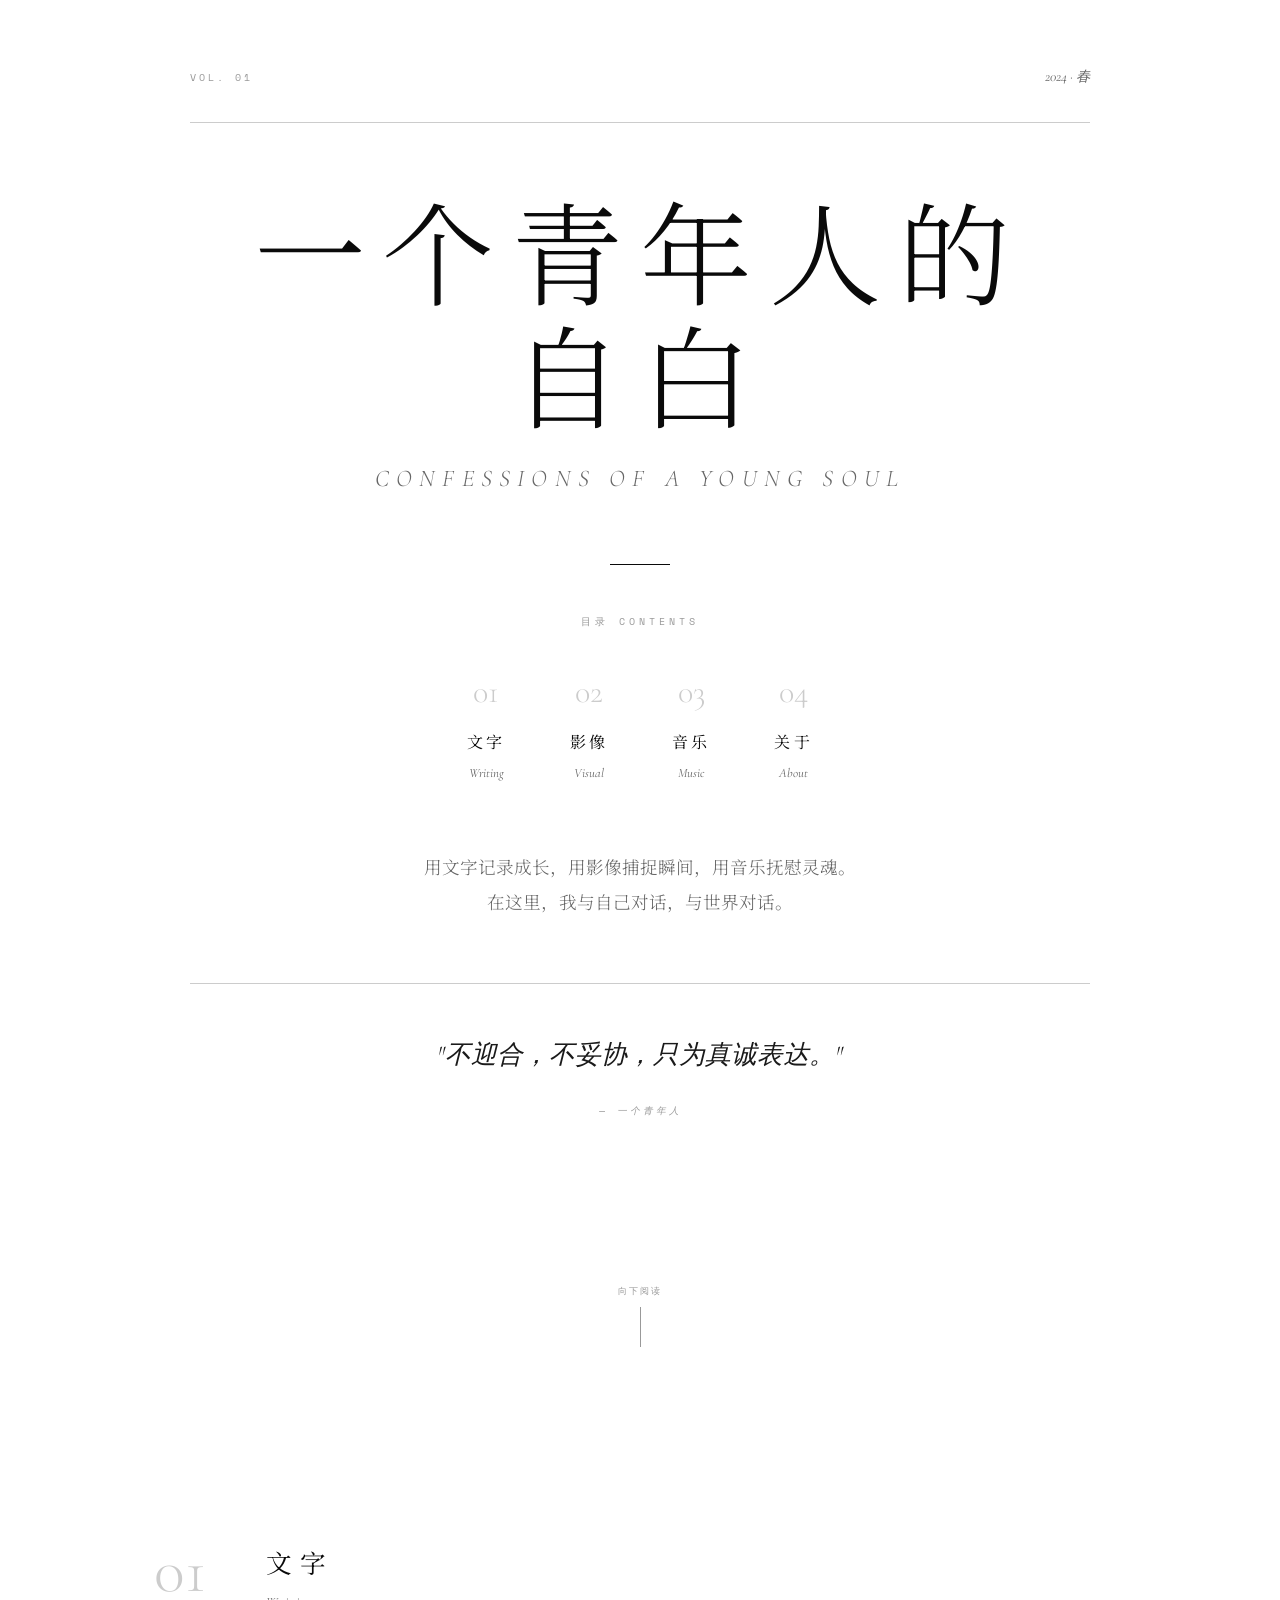
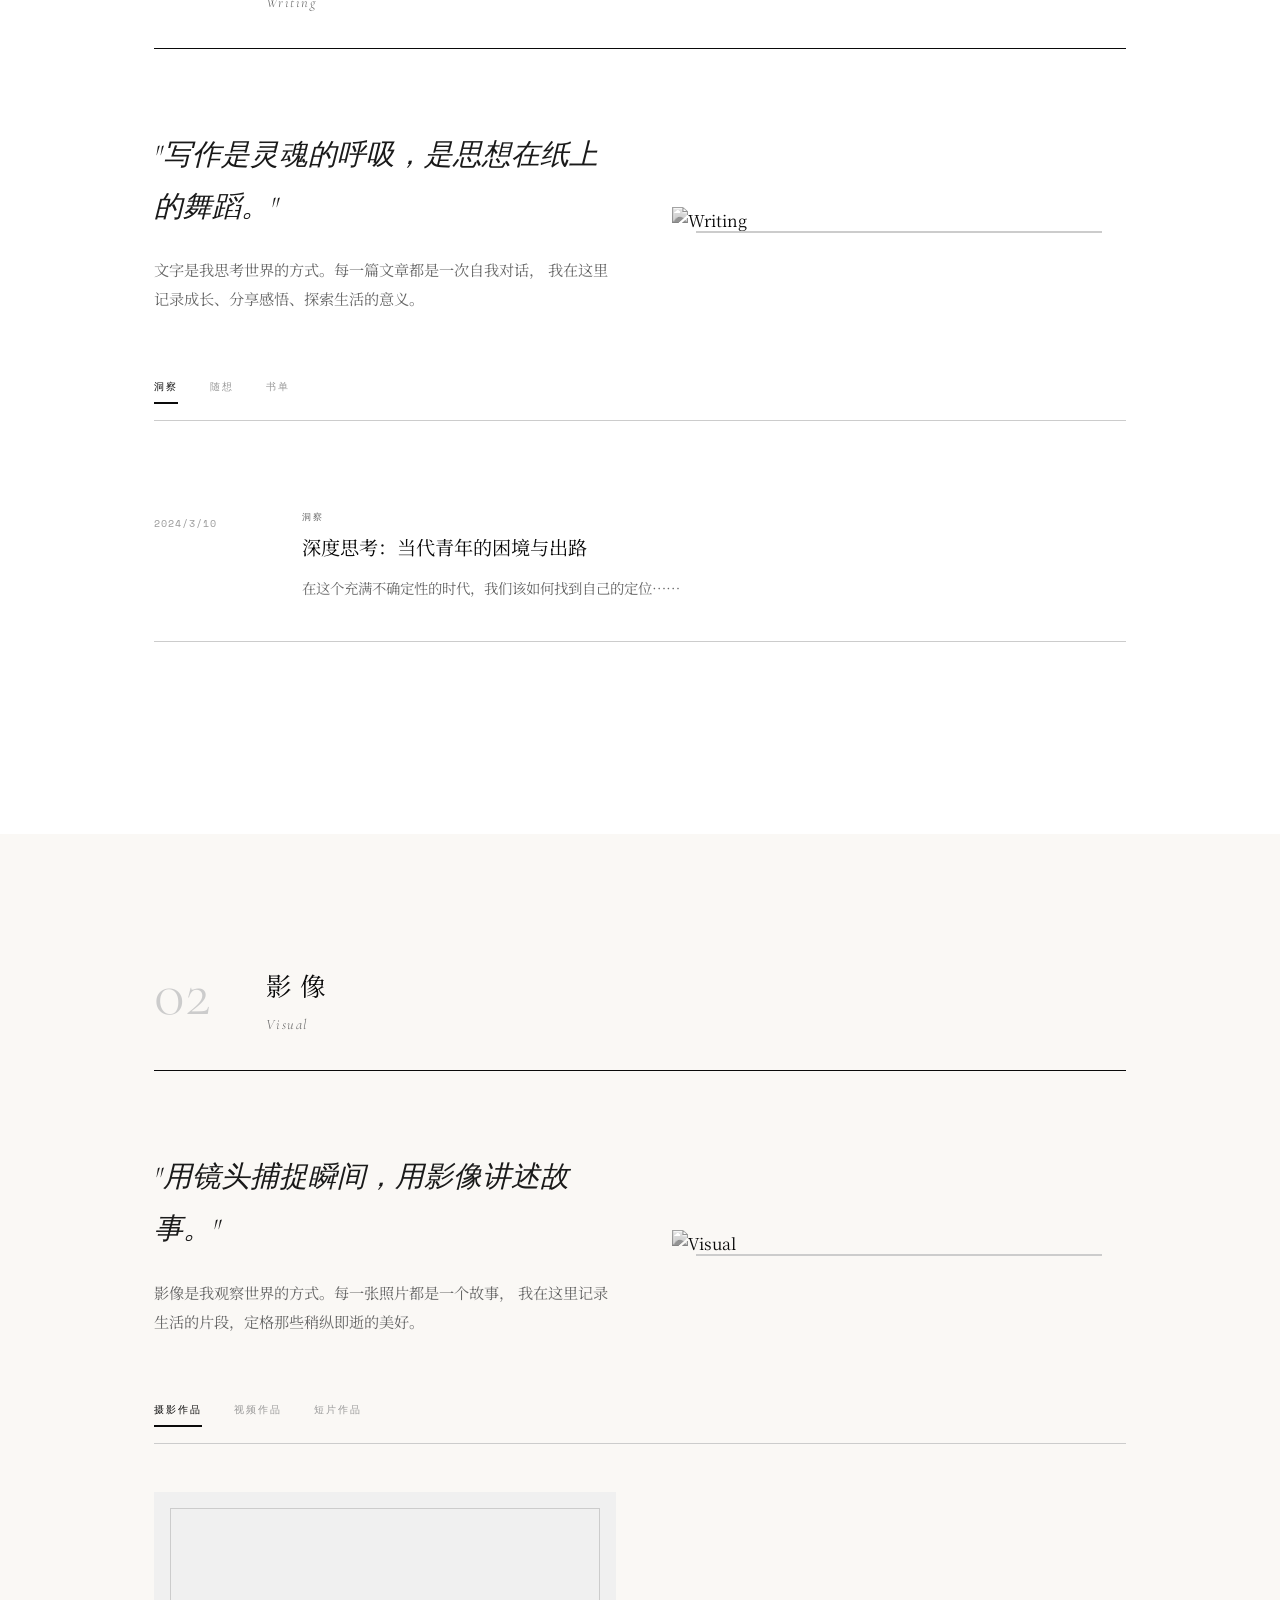
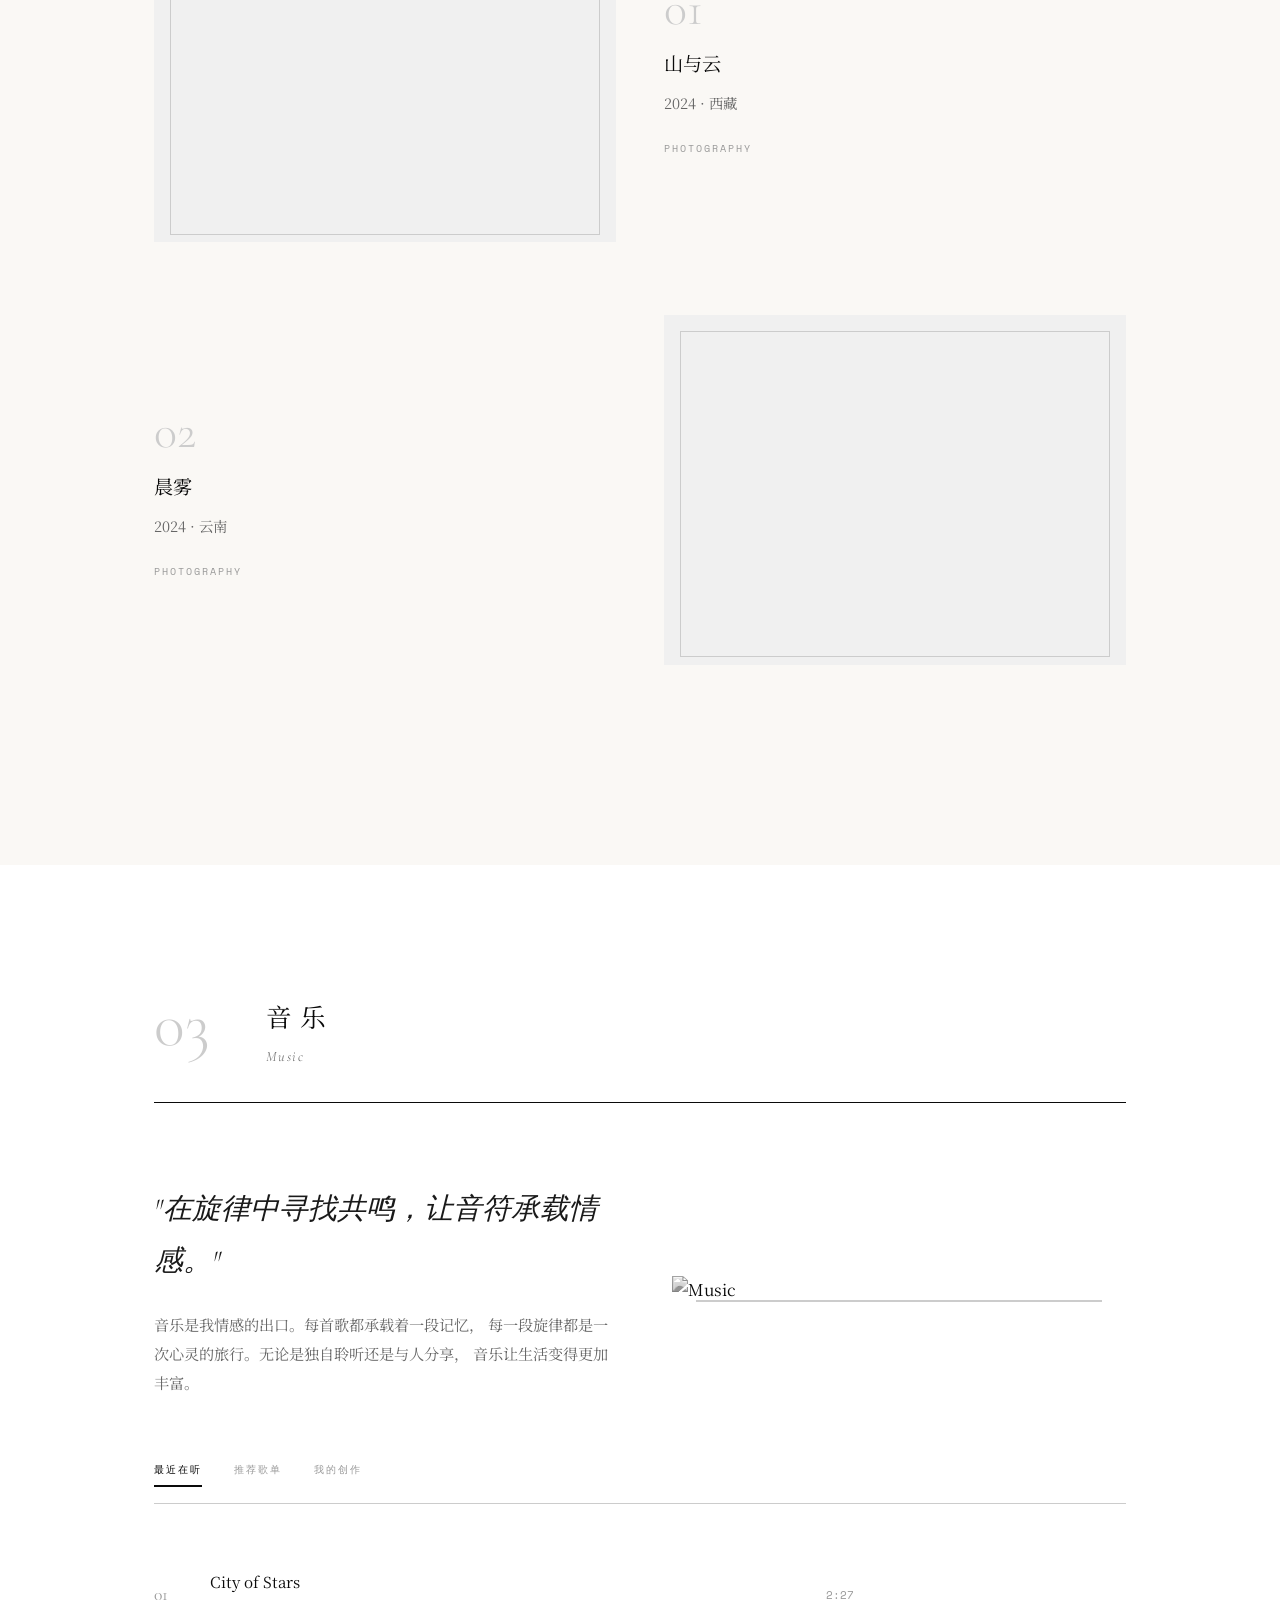
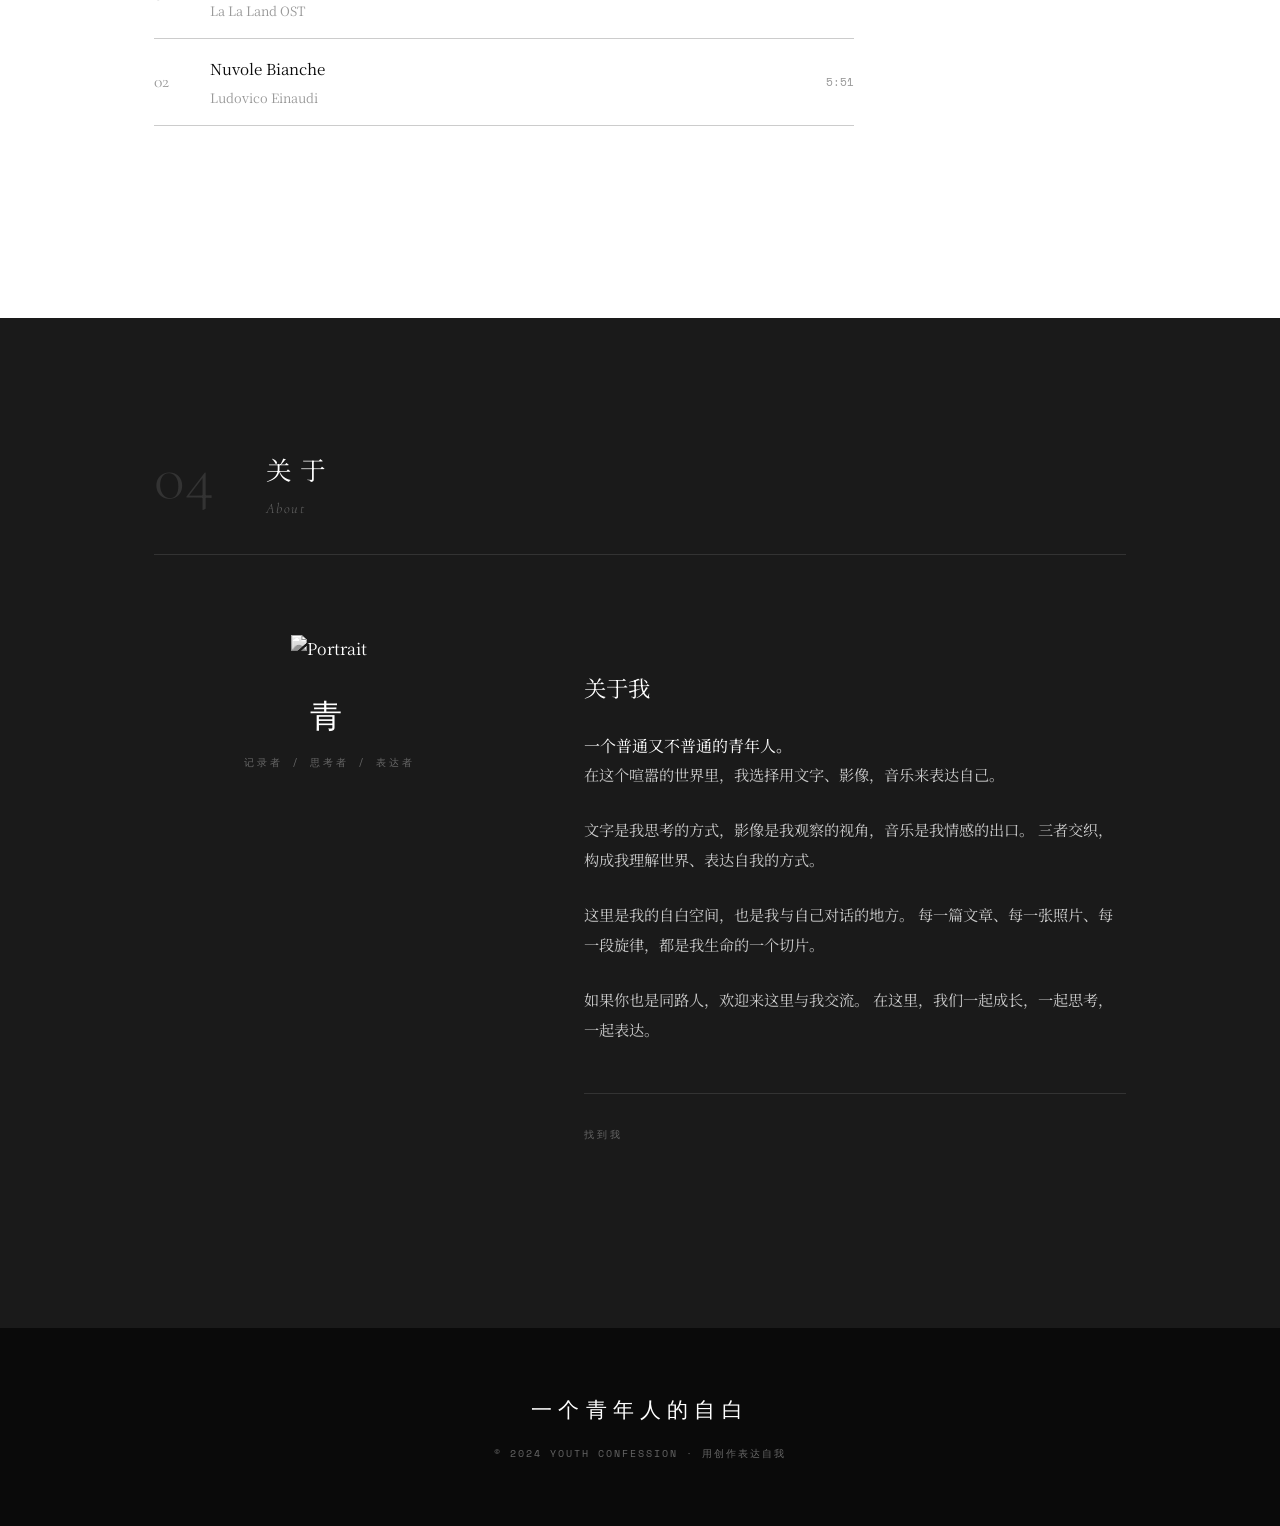
==== commit 45618632: "Add files via upload" ====
--- a/index.html
+++ b/index.html
@@ -138,9 +138,12 @@
         }
 
         .toc-item {
+            display: block;
             text-align: center;
             cursor: pointer;
             transition: opacity 0.3s;
+            text-decoration: none;
+            color: inherit;
         }
 
         .toc-item:hover { opacity: 0.6; }
@@ -183,6 +186,7 @@
             text-align: center;
             padding-top: 3rem;
             border-top: 1px solid var(--gray-lighter);
+            margin-bottom: 6rem;
         }
 
         .cover-quote blockquote {
@@ -204,10 +208,6 @@
         }
 
         .cover-scroll {
-            position: absolute;
-            bottom: 3rem;
-            left: 50%;
-            transform: translateX(-50%);
             display: flex;
             flex-direction: column;
             align-items: center;
@@ -219,6 +219,8 @@
             text-transform: uppercase;
             cursor: pointer;
             transition: color 0.3s;
+            text-decoration: none;
+            margin: 4rem auto 0;
         }
 
         .cover-scroll:hover { color: var(--black); }
@@ -493,7 +495,7 @@
             padding-bottom: 1rem;
         }
 
-        .writing-tab {
+        .writing-tab, .visual-tab, .music-tab {
             font-family: 'Space Mono', monospace;
             font-size: 0.65rem;
             letter-spacing: 2px;
@@ -503,20 +505,24 @@
             padding-bottom: 0.5rem;
             border-bottom: 2px solid transparent;
             transition: all 0.3s;
-        }
-
-        .writing-tab:hover { color: var(--black); }
-        .writing-tab.active {
-            color: var(--black);
-            border-color: var(--black);
+            background: none;
+            border-top: none;
+            border-left: none;
+            border-right: none;
+        }
+
+        .writing-tab:hover, .visual-tab:hover, .music-tab:hover,
+        .writing-tab.active, .visual-tab.active, .music-tab.active { 
+            color: var(--black); 
+            border-color: var(--black); 
         }
 
         .writing-category {
-            display: none;
+            display: none !important;
             margin-bottom: 4rem;
         }
 
-        .writing-category.active { display: block; }
+        .writing-category.active { display: block !important; }
         .writing-category:last-child { margin-bottom: 0; }
 
         .article-list-magazine {
@@ -637,30 +643,12 @@
             padding-bottom: 1rem;
         }
 
-        .visual-tab {
-            font-family: 'Space Mono', monospace;
-            font-size: 0.65rem;
-            letter-spacing: 2px;
-            text-transform: uppercase;
-            color: var(--gray-light);
-            cursor: pointer;
-            padding-bottom: 0.5rem;
-            border-bottom: 2px solid transparent;
-            transition: all 0.3s;
-        }
-
-        .visual-tab:hover { color: var(--black); }
-        .visual-tab.active {
-            color: var(--black);
-            border-color: var(--black);
-        }
-
         .visual-category {
-            display: none;
+            display: none !important;
             margin-bottom: 4rem;
         }
 
-        .visual-category.active { display: block; }
+        .visual-category.active { display: block !important; }
         .visual-category:last-child { margin-bottom: 0; }
 
         .category-header {
@@ -846,30 +834,12 @@
             padding-bottom: 1rem;
         }
 
-        .music-tab {
-            font-family: 'Space Mono', monospace;
-            font-size: 0.65rem;
-            letter-spacing: 2px;
-            text-transform: uppercase;
-            color: var(--gray-light);
-            cursor: pointer;
-            padding-bottom: 0.5rem;
-            border-bottom: 2px solid transparent;
-            transition: all 0.3s;
-        }
-
-        .music-tab:hover { color: var(--black); }
-        .music-tab.active {
-            color: var(--black);
-            border-color: var(--black);
-        }
-
         .music-category {
-            display: none;
+            display: none !important;
             margin-bottom: 4rem;
         }
 
-        .music-category.active { display: block; }
+        .music-category.active { display: block !important; }
 
         .music-list {
             max-width: 700px;
@@ -1228,27 +1198,44 @@
            ======================================== */
         @media (max-width: 1024px) {
             .writing-hero { grid-template-columns: 1fr; }
-            .music-hero { grid-template-columns: 1fr; }
+            .visual-hero { grid-template-columns: 1fr; gap: 2rem; }
+            .music-hero { grid-template-columns: 1fr; gap: 2rem; }
             .music-sections { grid-template-columns: 1fr; gap: 2rem; }
             .about-content { grid-template-columns: 1fr; gap: 3rem; }
             .about-portrait { position: relative; top: 0; max-width: 280px; margin: 0 auto; }
             .visual-grid { grid-template-columns: repeat(2, 1fr); }
             .visual-item:first-child { grid-column: span 2; }
+            .visual-item { grid-template-columns: 1fr; gap: 1.5rem; }
+            .visual-item:nth-child(even) { direction: ltr; }
         }
 
         @media (max-width: 768px) {
             .navbar { padding: 1rem 1.5rem; }
             .nav-links { display: none; }
-            .magazine-cover { padding: 3rem 1.5rem; }
-            .toc-items { gap: 2rem; }
+            .magazine-cover { padding: 2rem 1.5rem; }
+            .toc-items { gap: 1.5rem; }
             .section-container { padding: 0 1.5rem; }
-            .section-number { font-size: 3rem; }
-            .section-header { grid-template-columns: 60px 1fr; }
+            .section-number { font-size: 2.5rem; }
+            .section-header { grid-template-columns: 50px 1fr; margin-bottom: 3rem; }
             .article-item { grid-template-columns: 1fr; gap: 0.5rem; }
-            .visual-grid { grid-template-columns: 1fr; }
-            .visual-item:first-child { grid-column: span 1; }
-            .audio-player { padding: 1rem; flex-wrap: wrap; }
+            .visual-hero { gap: 1.5rem; margin-bottom: 2rem; }
+            .visual-hero-image img { height: 200px; }
+            .music-hero { gap: 1.5rem; margin-bottom: 2rem; }
+            .music-hero-image img { height: 200px; }
+            .writing-hero { gap: 2rem; margin-bottom: 2rem; }
+            .writing-hero-image img { height: 200px; }
+            .visual-grid { grid-template-columns: 1fr; gap: 2rem; }
+            .visual-item { grid-template-columns: 1fr; gap: 1rem; padding: 1rem 0; }
+            .visual-item-image img { height: 200px; }
+            .visual-item-image::after { inset: 0.5rem; }
+            .visual-item-content { padding: 1rem 0; }
+            .visual-item-number { font-size: 2rem; }
+            .writing-tabs, .visual-tabs, .music-tabs { gap: 1rem; flex-wrap: wrap; }
+            .writing-tab, .visual-tab, .music-tab { font-size: 0.6rem; }
+            .writing-category, .visual-category, .music-category { margin-bottom: 2rem; }
+            .audio-player { padding: 0.75rem; flex-wrap: wrap; gap: 0.5rem; }
             .player-progress { order: 3; flex: 1 0 100%; }
+            .about-content { gap: 2rem; }
         }
     </style>
 </head>
@@ -1271,26 +1258,26 @@
             <div class="cover-toc">
                 <p class="toc-label">目录 Contents</p>
                 <div class="toc-items">
-                    <div class="toc-item" onclick="scrollToSection('writing')">
+                    <a href="#writing" class="toc-item">
                         <p class="toc-number">01</p>
                         <p class="toc-title">文字</p>
                         <p class="toc-subtitle">Writing</p>
-                    </div>
-                    <div class="toc-item" onclick="scrollToSection('visual')">
+                    </a>
+                    <a href="#visual" class="toc-item">
                         <p class="toc-number">02</p>
                         <p class="toc-title">影像</p>
                         <p class="toc-subtitle">Visual</p>
-                    </div>
-                    <div class="toc-item" onclick="scrollToSection('music')">
+                    </a>
+                    <a href="#music" class="toc-item">
                         <p class="toc-number">03</p>
                         <p class="toc-title">音乐</p>
                         <p class="toc-subtitle">Music</p>
-                    </div>
-                    <div class="toc-item" onclick="scrollToSection('about')">
+                    </a>
+                    <a href="#about" class="toc-item">
                         <p class="toc-number">04</p>
                         <p class="toc-title">关于</p>
                         <p class="toc-subtitle">About</p>
-                    </div>
+                    </a>
                 </div>
             </div>
 
@@ -1309,10 +1296,10 @@
             </div>
         </div>
 
-        <div class="cover-scroll" onclick="scrollToSection('writing')">
+        <a href="#writing" class="cover-scroll">
             <span>向下阅读</span>
             <div class="scroll-line"></div>
-        </div>
+        </a>
     </section>
 
     <!-- 导航栏 -->
@@ -1353,35 +1340,23 @@
 
             <!-- 分类标签 -->
             <div class="writing-tabs">
-                <span class="writing-tab active" data-category="insights">洞察</span>
-                <span class="writing-tab" data-category="thoughts">随想</span>
-                <span class="writing-tab" data-category="books">书单</span>
+                <button type="button" class="writing-tab active" onclick="switchWritingTab('writing-insights', this)">洞察</button>
+                <button type="button" class="writing-tab" onclick="switchWritingTab('writing-thoughts', this)">随想</button>
+                <button type="button" class="writing-tab" onclick="switchWritingTab('writing-books', this)">书单</button>
             </div>
 
             <!-- 洞察 -->
             <div class="writing-category active" id="writing-insights">
-                <div class="category-header">
-                    <h3 class="category-title">洞察</h3>
-                    <span class="category-count">Insights</span>
-                </div>
                 <div class="article-list-magazine" id="article-list-insights"></div>
             </div>
 
             <!-- 随想 -->
             <div class="writing-category" id="writing-thoughts">
-                <div class="category-header">
-                    <h3 class="category-title">随想</h3>
-                    <span class="category-count">Thoughts</span>
-                </div>
                 <div class="article-list-magazine" id="article-list-thoughts"></div>
             </div>
 
             <!-- 书单 -->
             <div class="writing-category" id="writing-books">
-                <div class="category-header">
-                    <h3 class="category-title">书单</h3>
-                    <span class="category-count">Books</span>
-                </div>
                 <div class="article-list-magazine" id="article-list-books"></div>
             </div>
         </div>
@@ -1414,35 +1389,23 @@
 
             <!-- 分类标签 -->
             <div class="visual-tabs">
-                <span class="visual-tab active" data-category="photography">摄影作品</span>
-                <span class="visual-tab" data-category="video">视频作品</span>
-                <span class="visual-tab" data-category="film">短片作品</span>
+                <button type="button" class="visual-tab active" onclick="switchVisualTab('visual-photography', this)">摄影作品</button>
+                <button type="button" class="visual-tab" onclick="switchVisualTab('visual-video', this)">视频作品</button>
+                <button type="button" class="visual-tab" onclick="switchVisualTab('visual-film', this)">短片作品</button>
             </div>
 
             <!-- 摄影作品 -->
             <div class="visual-category active" id="visual-photography">
-                <div class="category-header">
-                    <h3 class="category-title">摄影作品</h3>
-                    <span class="category-count">Photography</span>
-                </div>
                 <div class="visual-grid" id="photo-grid-photography"></div>
             </div>
 
             <!-- 视频作品 -->
             <div class="visual-category" id="visual-video">
-                <div class="category-header">
-                    <h3 class="category-title">视频作品</h3>
-                    <span class="category-count">Video</span>
-                </div>
                 <div class="visual-grid" id="photo-grid-video"></div>
             </div>
 
             <!-- 短片作品 -->
             <div class="visual-category" id="visual-film">
-                <div class="category-header">
-                    <h3 class="category-title">短片作品</h3>
-                    <span class="category-count">Film</span>
-                </div>
                 <div class="visual-grid" id="photo-grid-film"></div>
             </div>
         </div>
@@ -1476,9 +1439,9 @@
 
             <!-- 音乐子分类切换 -->
             <div class="music-tabs">
-                <span class="music-tab active" data-category="recent">最近在听</span>
-                <span class="music-tab" data-category="playlist">推荐歌单</span>
-                <span class="music-tab" data-category="creations">我的创作</span>
+                <button type="button" class="music-tab active" onclick="switchMusicTab('music-recent', this)">最近在听</button>
+                <button type="button" class="music-tab" onclick="switchMusicTab('music-playlist', this)">推荐歌单</button>
+                <button type="button" class="music-tab" onclick="switchMusicTab('music-creations', this)">我的创作</button>
             </div>
 
             <!-- 最近在听 -->
@@ -1590,81 +1553,115 @@
     <audio id="audio-element"></audio>
 
     <script>
-        document.addEventListener('DOMContentLoaded', function() {
-        
+        // ========================================
+        // 全局函数
+        // ========================================
+        function scrollToSection(id) {
+            document.getElementById(id).scrollIntoView({ behavior: 'smooth', block: 'start' });
+        }
+
+        function switchWritingTab(targetId, btn) {
+            document.querySelectorAll('.writing-tab').forEach(t => t.classList.remove('active'));
+            btn.classList.add('active');
+            document.querySelectorAll('.writing-category').forEach(c => c.classList.remove('active'));
+            document.getElementById(targetId).classList.add('active');
+        }
+
+        function switchVisualTab(targetId, btn) {
+            document.querySelectorAll('.visual-tab').forEach(t => t.classList.remove('active'));
+            btn.classList.add('active');
+            document.querySelectorAll('.visual-category').forEach(c => c.classList.remove('active'));
+            document.getElementById(targetId).classList.add('active');
+        }
+
+        function switchMusicTab(targetId, btn) {
+            document.querySelectorAll('.music-tab').forEach(t => t.classList.remove('active'));
+            btn.classList.add('active');
+            document.querySelectorAll('.music-category').forEach(c => c.classList.remove('active'));
+            document.getElementById(targetId).classList.add('active');
+        }
+
+        function closeArticleView() {
+            var detail = document.getElementById('article-detail');
+            if (detail) detail.remove();
+            document.querySelector('.writing-tabs').style.display = 'flex';
+            document.querySelectorAll('.writing-category').forEach(function(c) {
+                c.style.display = c.classList.contains('active') ? 'block' : 'none';
+            });
+            document.querySelector('.writing-hero').style.display = 'grid';
+        }
+
+        function viewPhoto(url) {
+            window.open(url, '_blank');
+        }
+
+        function viewArticle(id, article) {
+            var articleContent = article.content || article.excerpt || '';
+            if (articleContent.includes(article.title)) {
+                articleContent = articleContent.replace(article.title, '').trim();
+            }
+            var coverImg = article.cover_image ? '<img src="' + article.cover_image + '" class="article-detail-cover">' : '';
+            var detail = document.createElement('div');
+            detail.id = 'article-detail';
+            detail.innerHTML = '<div class="article-detail-container">' +
+                '<button class="article-back-btn" onclick="closeArticleView()">' +
+                '<svg width="20" height="20" viewBox="0 0 24 24" fill="none" stroke="currentColor" stroke-width="2"><path d="M19 12H5M12 19l-7-7 7-7"/></svg>返回列表</button>' +
+                coverImg +
+                '<div class="article-detail-content">' +
+                '<p class="article-detail-meta">' + new Date(article.created_at).toLocaleDateString('zh-CN') + ' · ' + (article.tag || '随想') + '</p>' +
+                '<h1 class="article-detail-title">' + article.title + '</h1>' +
+                '<div class="article-detail-body">' + articleContent + '</div></div></div>';
+            document.querySelector('.writing-tabs').style.display = 'none';
+            document.querySelectorAll('.writing-category').forEach(function(c) { c.style.display = 'none'; });
+            document.querySelector('.writing-hero').style.display = 'none';
+            document.body.appendChild(detail);
+            window.scrollTo({ top: 0, behavior: 'smooth' });
+        }
+
         // ========================================
         // 配置
         // ========================================
-        const SUPABASE_URL = 'https://axrxgqotyjxwjaanjzvg.supabase.co';
-        const SUPABASE_ANON_KEY = 'eyJhbGciOiJIUzI1NiIsInR5cCI6IkpXVCJ9.eyJpc3MiOiJzdXBhYmFzZSIsInJlZiI6ImF4cnhncW90eWp4d2phYW5qenZnIiwicm9sZSI6ImFub24iLCJpYXQiOjE3NzM5ODEzMjcsImV4cCI6MjA4OTU1NzMyN30.1t6vJFvVa-iXHlc4YXNBBvWiN97Ydd8Zvmy75cCblPw';
-
-        let currentAudio = null;
-        let isPlaying = false;
-
-        // ========================================
-        // 滚动控制
-        // ========================================
-        function scrollToSection(id) {
-            document.getElementById(id).scrollIntoView({ behavior: 'smooth', block: 'start' });
-        }
-
-        const navbar = document.getElementById('navbar');
-        window.addEventListener('scroll', () => {
+        var SUPABASE_URL = 'https://axrxgqotyjxwjaanjzvg.supabase.co';
+        var SUPABASE_ANON_KEY = 'eyJhbGciOiJIUzI1NiIsInR5cCI6IkpXVCJ9.eyJpc3MiOiJzdXBhYmFzZSIsInJlZiI6ImF4cnhncW90eWp4d2phYW5qenZnIiwicm9sZSI6ImFub24iLCJpYXQiOjE3NzM5ODEzMjcsImV4cCI6MjA4OTU1NzMyN30.1t6vJFvVa-iXHlc4YXNBBvWiN97Ydd8Zvmy75cCblPw';
+
+        var currentAudio = null;
+        var isPlaying = false;
+
+        document.addEventListener('DOMContentLoaded', function() {
+
+        // 导航栏滚动显示
+        var navbar = document.getElementById('navbar');
+        window.addEventListener('scroll', function() {
             navbar.classList.toggle('visible', window.scrollY > window.innerHeight * 0.3);
         });
 
-        // ========================================
-        // 影像分类切换
-        // ========================================
-        document.querySelectorAll('.visual-tab').forEach(tab => {
-            tab.addEventListener('click', () => {
-                document.querySelectorAll('.visual-tab').forEach(t => t.classList.remove('active'));
-                document.querySelectorAll('.visual-category').forEach(c => c.classList.remove('active'));
-                tab.classList.add('active');
-                document.getElementById('visual-' + tab.dataset.category).classList.add('active');
+        // 目录点击
+        document.querySelectorAll('.toc-item, .cover-scroll').forEach(function(item) {
+            item.addEventListener('click', function(e) {
+                var href = item.getAttribute('href');
+                if (href) {
+                    var target = href.substring(1);
+                    if (target) scrollToSection(target);
+                }
             });
         });
 
-        // ========================================
-        // 文字分类切换
-        // ========================================
-        document.querySelectorAll('.writing-tab').forEach(tab => {
-            tab.addEventListener('click', () => {
-                document.querySelectorAll('.writing-tab').forEach(t => t.classList.remove('active'));
-                document.querySelectorAll('.writing-category').forEach(c => c.classList.remove('active'));
-                tab.classList.add('active');
-                document.getElementById('writing-' + tab.dataset.category).classList.add('active');
-            });
-        });
-
-        // ========================================
-        // 音乐分类切换
-        // ========================================
-        document.querySelectorAll('.music-tab').forEach(tab => {
-            tab.addEventListener('click', () => {
-                document.querySelectorAll('.music-tab').forEach(t => t.classList.remove('active'));
-                document.querySelectorAll('.music-category').forEach(c => c.classList.remove('active'));
-                tab.classList.add('active');
-                document.getElementById('music-' + tab.dataset.category).classList.add('active');
-            });
-        });
-
-        // ========================================
         // 加载网站配置
-        // ========================================
         async function loadSiteConfig() {
             try {
-                // 加载网站基本配置
-                const configData = await fetch(`${SUPABASE_URL}/rest/v1/site_config`, {
-                    headers: { 'apikey': SUPABASE_ANON_KEY, 'Authorization': `Bearer ${SUPABASE_ANON_KEY}` }
-                }).then(r => r.json());
-
-                const config = {};
+                var configData = await fetch(SUPABASE_URL + '/rest/v1/site_config', {
+                    headers: { 'apikey': SUPABASE_ANON_KEY, 'Authorization': 'Bearer ' + SUPABASE_ANON_KEY }
+                }).then(function(r) { return r.json(); });
+
+                console.log('网站配置数据:', configData);
+
+                var config = {};
                 if (Array.isArray(configData)) {
-                    configData.forEach(item => config[item.key] = item.value);
+                    configData.forEach(function(item) { config[item.key] = item.value; });
                 }
 
-                // 更新封面配置
+                console.log('处理后的配置:', config);
+
                 if (config.site_title) {
                     document.querySelector('.cover-title-cn').textContent = config.site_title;
                     document.querySelector('.nav-logo').textContent = config.site_title.replace('一个青年人的自白', '青年人的自白');
@@ -1674,361 +1671,196 @@
                 if (config.cover_date) document.querySelector('.cover-date').textContent = config.cover_date;
                 if (config.toc_label) document.querySelector('.toc-label').textContent = config.toc_label;
                 if (config.cover_description) {
-                    const descEl = document.querySelector('.cover-description p');
+                    var descEl = document.querySelector('.cover-description p');
                     if (descEl) descEl.innerHTML = config.cover_description.replace(/\n/g, '<br>');
                 }
                 if (config.cover_quote) {
-                    const quoteEl = document.querySelector('.cover-quote blockquote');
-                    if (quoteEl) quoteEl.textContent = `"${config.cover_quote}"`;
+                    var quoteEl = document.querySelector('.cover-quote blockquote');
+                    if (quoteEl) quoteEl.textContent = '"' + config.cover_quote + '"';
                 }
-
-                // 封面背景图片
-                if (config.cover_background) {
-                    const cover = document.querySelector('.magazine-cover');
-                    if (cover) cover.style.backgroundImage = `url(${config.cover_background})`;
-                }
-
-                // 加载板块名称和图片配置
-                const sectionsData = await fetch(`${SUPABASE_URL}/rest/v1/sections?order=display_order.asc`, {
-                    headers: { 'apikey': SUPABASE_ANON_KEY, 'Authorization': `Bearer ${SUPABASE_ANON_KEY}` }
-                }).then(r => r.json());
-
-                if (Array.isArray(sectionsData)) {
-                    sectionsData.forEach(s => {
-                        if (s.section_key === 'writing') {
-                            if (s.title) document.querySelector('#writing .section-title-cn').textContent = s.title;
-                            if (s.subtitle) document.querySelector('#writing .section-title-en').textContent = s.subtitle;
-                            // 文字板块配图
-                            if (s.image_url) {
-                                const heroImg = document.querySelector('#writing .writing-hero-image img');
-                                if (heroImg) heroImg.src = s.image_url;
-                            }
-                            // 文字板块引导语
-                            if (config.writing_intro) {
-                                const introEl = document.querySelector('#writing .writing-intro');
-                                if (introEl) introEl.textContent = config.writing_intro;
-                            }
-                        } else if (s.section_key === 'visual') {
-                            if (s.title) document.querySelector('#visual .section-title-cn').textContent = s.title;
-                            if (s.subtitle) document.querySelector('#visual .section-title-en').textContent = s.subtitle;
-                            // 影像板块引导语
-                            if (config.visual_intro) {
-                                const introEl = document.querySelector('#visual .visual-intro');
-                                if (introEl) introEl.textContent = config.visual_intro;
-                            }
-                        } else if (s.section_key === 'music') {
-                            if (s.title) document.querySelector('#music .section-title-cn').textContent = s.title;
-                            if (s.subtitle) document.querySelector('#music .section-title-en').textContent = s.subtitle;
-                            // 音乐板块引导语
-                            if (config.music_intro) {
-                                const introEl = document.querySelector('#music .music-intro');
-                                if (introEl) introEl.textContent = config.music_intro;
-                            }
-                        } else if (s.section_key === 'about') {
-                            if (s.title) document.querySelector('#about .section-title-cn').textContent = s.title;
-                            if (s.subtitle) document.querySelector('#about .section-title-en').textContent = s.subtitle;
-                            // 关于板块配图
-                            if (s.image_url) {
-                                const aboutImg = document.querySelector('#about .about-image');
-                                if (aboutImg) aboutImg.src = s.image_url;
-                            }
-                        }
-                    });
-                }
-
-                // 加载IP形象配置
-                const ipData = await fetch(`${SUPABASE_URL}/rest/v1/ip_config?limit=1`, {
-                    headers: { 'apikey': SUPABASE_ANON_KEY, 'Authorization': `Bearer ${SUPABASE_ANON_KEY}` }
-                }).then(r => r.json());
-
-                if (Array.isArray(ipData) && ipData.length > 0) {
-                    const ip = ipData[0];
-                    const portraitName = document.querySelector('.about-portrait-name');
-                    const portraitRole = document.querySelector('.about-portrait-role');
-                    const portraitImg = document.querySelector('.about-portrait-img');
-                    if (ip.name && portraitName) portraitName.textContent = ip.name;
-                    if (ip.bio && portraitRole) portraitRole.textContent = ip.bio;
-                    if (ip.image_url && portraitImg) portraitImg.src = ip.image_url;
-                }
-
-                // 关于页面文字配置
+                
+                // 关于页面配置
                 if (config.about_intro_title) {
-                    const titleEl = document.querySelector('#about .about-intro-title');
-                    if (titleEl) titleEl.textContent = config.about_intro_title;
+                    var aboutTitle = document.querySelector('#about .about-intro-title');
+                    if (aboutTitle) aboutTitle.textContent = config.about_intro_title;
                 }
                 if (config.about_intro_text) {
-                    const textEl = document.querySelector('#about .about-intro-text');
-                    if (textEl) textEl.innerHTML = config.about_intro_text.replace(/\n/g, '<br>');
+                    var aboutText = document.querySelector('#about .about-intro-text');
+                    if (aboutText) aboutText.innerHTML = config.about_intro_text.replace(/\n/g, '<br>');
                 }
                 if (config.about_image) {
-                    const imgEl = document.querySelector('#about .about-image');
-                    if (imgEl) imgEl.src = config.about_image;
+                    var aboutImg = document.querySelector('#about .about-image');
+                    if (aboutImg) aboutImg.src = config.about_image;
                 }
-
+                
                 // 页脚配置
-                if (config.footer_text) document.querySelector('.footer-logo').textContent = config.footer_text;
+                if (config.footer_text) {
+                    var footerLogo = document.querySelector('.footer-logo');
+                    if (footerLogo) footerLogo.textContent = config.footer_text;
+                }
                 if (config.footer_copyright) {
-                    const footerText = document.querySelector('.footer-text');
-                    if (footerText) footerText.textContent = config.footer_copyright + ' Youth Confession · 用创作表达自我';
+                    var footerText = document.querySelector('.footer-text');
+                    if (footerText) footerText.textContent = config.footer_copyright;
                 }
-
-                // 更新页面标题
+                
                 if (config.site_title) document.title = config.site_title;
-
             } catch (err) {
                 console.error('加载网站配置失败:', err);
             }
         }
 
-        // ========================================
-        // 加载数据
-        // ========================================
-        async function loadData() {
-            await Promise.all([
-                loadSiteConfig(),
-                loadArticles(),
-                loadPhotos(),
-                loadMusic(),
-                loadSocialLinks()
-            ]);
-        }
-
         // 加载文章
         async function loadArticles() {
             try {
-                const response = await fetch(`${SUPABASE_URL}/rest/v1/posts?status=eq.published&order=created_at.desc`, {
-                    headers: { 'apikey': SUPABASE_ANON_KEY, 'Authorization': `Bearer ${SUPABASE_ANON_KEY}` }
+                var response = await fetch(SUPABASE_URL + '/rest/v1/posts?status=eq.published&order=created_at.desc', {
+                    headers: { 'apikey': SUPABASE_ANON_KEY, 'Authorization': 'Bearer ' + SUPABASE_ANON_KEY }
                 });
-                const articles = await response.json();
+                var articles = await response.json();
+                console.log('从Supabase获取的文章:', articles);
+                articles.forEach(function(a) { console.log('文章:', a.title, 'tag:', a.tag); });
                 renderArticlesByCategory(articles);
             } catch (error) {
                 console.error('加载文章失败:', error);
-                // 显示示例数据
                 renderArticlesByCategory([
                     { id: 1, title: '二十岁，我开始学会与自己和解', tag: '随想', created_at: '2024-03-15', excerpt: '曾经以为成长是不断追逐，后来才明白，真正的成熟是学会接纳不完美的自己……' },
                     { id: 2, title: '深度思考：当代青年的困境与出路', tag: '洞察', created_at: '2024-03-10', excerpt: '在这个充满不确定性的时代，我们该如何找到自己的定位……' },
-                    { id: 3, title: '《百年孤独》读后感', tag: '书单', created_at: '2024-03-08', excerpt: '魔幻现实主义的巅峰之作，一个家族的百年兴衰史……' },
-                    { id: 4, title: '凌晨三点的城市', tag: '随想', created_at: '2024-02-28', excerpt: '路灯还亮着，像失眠的眼睛。我站在窗前，听这座城市呼吸的声音。' },
-                    { id: 5, title: '《小王子》品读', tag: '书单', created_at: '2024-02-20', excerpt: '所有的大人都曾经是小孩，虽然，只有少数的人记得……' }
+                    { id: 3, title: '《百年孤独》读后感', tag: '书单', created_at: '2024-03-08', excerpt: '魔幻现实主义的巅峰之作，一个家族的百年兴衰史……' }
                 ]);
             }
         }
 
         function renderArticlesByCategory(articles) {
-            // 按标签分类
-            const insights = articles.filter(a => a.tag === '洞察');
-            const thoughts = articles.filter(a => a.tag === '随想');
-            const books = articles.filter(a => a.tag === '书单');
-            
-            // 渲染到对应容器
+            var insights = articles.filter(function(a) { return a.tag === '洞察'; });
+            var thoughts = articles.filter(function(a) { return a.tag === '随想'; });
+            var books = articles.filter(function(a) { return a.tag === '书单'; });
             renderArticleList('article-list-insights', insights);
             renderArticleList('article-list-thoughts', thoughts);
             renderArticleList('article-list-books', books);
         }
 
         function renderArticleList(containerId, articles) {
-            const container = document.getElementById(containerId);
+            var container = document.getElementById(containerId);
             if (!articles || articles.length === 0) {
                 container.innerHTML = '<p style="color: var(--gray-light); padding: 2rem 0;">暂无内容</p>';
                 return;
             }
-            container.innerHTML = articles.map(a => `
-                <article class="article-item" onclick="viewArticle('${a.id}', ${JSON.stringify(a).replace(/"/g, '&quot;')})">
-                    <span class="article-date">${new Date(a.created_at).toLocaleDateString('zh-CN')}</span>
-                    <div class="article-content">
-                        <p class="article-tag">${a.tag || a.tags || '随想'}</p>
-                        <h3 class="article-item-title">${a.title}</h3>
-                        <p class="article-excerpt">${a.excerpt || ''}</p>
-                        ${a.cover_image ? `<img src="${a.cover_image}" alt="${a.title}" style="max-width:100%;max-height:300px;object-fit:cover;margin-top:1rem;border:1px solid var(--gray-lighter);" onerror="this.style.display='none'">` : ''}
-                    </div>
-                </article>
-            `).join('');
-        }
-
-        function viewArticle(id, article) {
-            // 处理文章内容
-            let articleContent = article.content || article.excerpt || '';
-            if (articleContent.includes(article.title)) {
-                articleContent = articleContent.replace(article.title, '').trim();
-            }
-            // 处理图片样式
-            articleContent = articleContent.replace(/<img/g, '<img style="max-width:100%;height:auto;display:block;margin:1.5rem 0;"');
-            
-            // 创建文章详情视图
-            const articleDetail = document.createElement('div');
-            articleDetail.id = 'article-detail';
-            articleDetail.innerHTML = `
-                <div class="article-detail-container">
-                    <button class="article-back-btn" onclick="closeArticleView()">
-                        <svg width="20" height="20" viewBox="0 0 24 24" fill="none" stroke="currentColor" stroke-width="2">
-                            <path d="M19 12H5M12 19l-7-7 7-7"/>
-                        </svg>
-                        返回列表
-                    </button>
-                    ${article.cover_image ? `<img src="${article.cover_image}" class="article-detail-cover">` : ''}
-                    <div class="article-detail-content">
-                        <p class="article-detail-meta">${new Date(article.created_at).toLocaleDateString('zh-CN')} · ${article.tag || article.tags || '随想'}</p>
-                        <h1 class="article-detail-title">${article.title}</h1>
-                        <div class="article-detail-body">${articleContent}</div>
-                    </div>
-                </div>
-            `;
-            
-            // 隐藏子板块区域，显示文章详情
-            document.querySelector('.writing-tabs').style.display = 'none';
-            document.querySelectorAll('.writing-category').forEach(c => c.style.display = 'none');
-            document.querySelector('.writing-hero').style.display = 'none';
-            document.body.appendChild(articleDetail);
-            
-            // 滚动到顶部
-            window.scrollTo({ top: 0, behavior: 'smooth' });
-        }
-
-        function closeArticleView() {
-            const detail = document.getElementById('article-detail');
-            if (detail) detail.remove();
-            // 恢复子板块显示
-            document.querySelector('.writing-tabs').style.display = 'flex';
-            document.querySelectorAll('.writing-category').forEach(c => {
-                c.style.display = c.classList.contains('active') ? 'block' : 'none';
-            });
-            document.querySelector('.writing-hero').style.display = 'grid';
-        }
-        });
+            var html = articles.map(function(a) {
+                var coverImg = a.cover_image ? '<img src="' + a.cover_image + '" alt="" style="max-width:100%;max-height:200px;object-fit:cover;margin-top:1rem;">' : '';
+                return '<article class="article-item" onclick="viewArticle(\'' + a.id + '\', ' + JSON.stringify(a).replace(/"/g, '&quot;') + ')">' +
+                    '<span class="article-date">' + new Date(a.created_at).toLocaleDateString('zh-CN') + '</span>' +
+                    '<div class="article-content">' +
+                    '<p class="article-tag">' + (a.tag || '随想') + '</p>' +
+                    '<h3 class="article-item-title">' + a.title + '</h3>' +
+                    '<p class="article-excerpt">' + (a.excerpt || '') + '</p>' + coverImg +
+                    '</div></article>';
+            }).join('');
+            container.innerHTML = html;
+        }
 
         // 加载影像
         async function loadPhotos() {
             try {
-                const response = await fetch(`${SUPABASE_URL}/rest/v1/photos?order=created_at.desc`, {
-                    headers: { 'apikey': SUPABASE_ANON_KEY, 'Authorization': `Bearer ${SUPABASE_ANON_KEY}` }
+                var response = await fetch(SUPABASE_URL + '/rest/v1/photos?order=created_at.desc', {
+                    headers: { 'apikey': SUPABASE_ANON_KEY, 'Authorization': 'Bearer ' + SUPABASE_ANON_KEY }
                 });
-                const photos = await response.json();
-                
-                // 按分类分组
-                const photography = photos.filter(p => p.category === '摄影' || !p.category);
-                const video = photos.filter(p => p.category === '视频');
-                const film = photos.filter(p => p.category === '短片');
-                
+                var photos = await response.json();
+                var photography = photos.filter(function(p) { return p.category === '摄影' || !p.category; });
+                var video = photos.filter(function(p) { return p.category === '视频'; });
+                var film = photos.filter(function(p) { return p.category === '短片'; });
                 renderPhotoGrid('photo-grid-photography', photography);
                 renderPhotoGrid('photo-grid-video', video);
                 renderPhotoGrid('photo-grid-film', film);
             } catch (error) {
                 console.error('加载图片失败:', error);
-                // 示例数据
                 renderPhotoGrid('photo-grid-photography', [
                     { image_url: 'https://images.unsplash.com/photo-1501785888041-af3ef285b470?w=800', title: '山与云', description: '2024 · 西藏' },
-                    { image_url: 'https://images.unsplash.com/photo-1470071459604-3b5ec3a7fe05?w=600', title: '晨雾', description: '2024 · 云南' },
-                    { image_url: 'https://images.unsplash.com/photo-1506905925346-21bda4d32df4?w=600', title: '远山', description: '2024 · 新疆' }
+                    { image_url: 'https://images.unsplash.com/photo-1470071459604-3b5ec3a7fe05?w=600', title: '晨雾', description: '2024 · 云南' }
                 ]);
             }
         }
 
         function renderPhotoGrid(containerId, photos) {
-            const container = document.getElementById(containerId);
+            var container = document.getElementById(containerId);
             if (!photos || photos.length === 0) {
                 container.innerHTML = '<p style="color: var(--gray-light); padding: 2rem;">暂无内容</p>';
                 return;
             }
-            container.innerHTML = photos.map((p, i) => `
-                <div class="visual-item" onclick="viewPhoto('${p.image_url}')">
-                    <div class="visual-item-image">
-                        <img src="${p.image_url}" alt="${p.title}" onerror="this.src='data:image/svg+xml,%3Csvg xmlns=%22http://www.w3.org/2000/svg%22 viewBox=%220 0 100 100%22%3E%3Crect fill=%22%23f0f0f0%22 width=%22100%22 height=%22100%22/%3E%3C/svg%3E'">
-                    </div>
-                    <div class="visual-item-content">
-                        <p class="visual-item-number">0${i + 1}</p>
-                        <h3 class="visual-item-title">${p.title || '未命名作品'}</h3>
-                        <p class="visual-item-excerpt">${p.description || ''}</p>
-                        <p class="visual-item-meta">Photography · ${new Date(p.created_at || Date.now()).getFullYear()}</p>
-                    </div>
-                </div>
-            `).join('');
-        }
-
-        function viewPhoto(url) {
-            window.open(url, '_blank');
+            var html = photos.map(function(p, i) {
+                return '<div class="visual-item" onclick="viewPhoto(\'' + p.image_url + '\')">' +
+                    '<div class="visual-item-image"><img src="' + p.image_url + '" alt="' + (p.title || '') + '" onerror="this.src=\'data:image/svg+xml,%3Csvg xmlns=%22http://www.w3.org/2000/svg%22 viewBox=%220 0 100 100%22%3E%3Crect fill=%22%23f0f0f0%22 width=%22100%22 height=%22100%22/%3E%3C/svg%3E\'"></div>' +
+                    '<div class="visual-item-content">' +
+                    '<p class="visual-item-number">0' + (i + 1) + '</p>' +
+                    '<h3 class="visual-item-title">' + (p.title || '未命名作品') + '</h3>' +
+                    '<p class="visual-item-excerpt">' + (p.description || '') + '</p>' +
+                    '<p class="visual-item-meta">Photography</p></div></div>';
+            }).join('');
+            container.innerHTML = html;
         }
 
         // 加载音乐
         async function loadMusic() {
             try {
-                // 加载音乐曲目
-                const response = await fetch(`${SUPABASE_URL}/rest/v1/music_tracks?order=created_at.desc`, {
-                    headers: { 'apikey': SUPABASE_ANON_KEY, 'Authorization': `Bearer ${SUPABASE_ANON_KEY}` }
+                var response = await fetch(SUPABASE_URL + '/rest/v1/music_tracks?order=created_at.desc', {
+                    headers: { 'apikey': SUPABASE_ANON_KEY, 'Authorization': 'Bearer ' + SUPABASE_ANON_KEY }
                 });
-                const tracks = await response.json();
-                
-                const recent = tracks.filter(t => t.type === 'recent').slice(0, 5);
-                const favorites = tracks.filter(t => t.type === 'favorite').slice(0, 5);
-                const creations = tracks.filter(t => t.type === 'creation');
-                
+                var tracks = await response.json();
+                console.log('加载的音乐:', tracks);
+                var recent = tracks.filter(function(t) { return t.type === 'recent'; }).slice(0, 5);
+                var favorites = tracks.filter(function(t) { return t.type === 'favorite'; }).slice(0, 5);
+                var creations = tracks.filter(function(t) { return t.type === 'creation'; });
                 renderPlaylist('playlist-recent', recent);
                 renderPlaylist('playlist-favorites', favorites);
                 renderCreations('playlist-creations', creations);
             } catch (error) {
                 console.error('加载音乐失败:', error);
-                // 示例数据
                 renderPlaylist('playlist-recent', [
-                    { id: 1, title: 'City of Stars', artist: 'La La Land OST', duration: '2:27', audio_url: '' },
-                    { id: 2, title: 'Nuvole Bianche', artist: 'Ludovico Einaudi', duration: '5:51', audio_url: '' },
-                    { id: 3, title: 'The Night We Met', artist: 'Lord Huron', duration: '3:32', audio_url: '' }
+                    { id: 1, title: 'City of Stars', artist: 'La La Land OST', duration: '2:27' },
+                    { id: 2, title: 'Nuvole Bianche', artist: 'Ludovico Einaudi', duration: '5:51' }
                 ]);
                 renderCreations('playlist-creations', [
-                    { id: 1, title: '《凌晨》', description: '一首关于深夜思绪的AI生成音乐，融合电子与氛围音乐元素。', tag: 'AI', duration: '3:42', audio_url: '' },
-                    { id: 2, title: '《独行》', description: '在独自旅行中创作的音乐，记录那些在路上的思考与感受。', tag: '原创', duration: '4:15', audio_url: '' }
+                    { id: 1, title: '《凌晨》', description: '一首关于深夜思绪的AI生成音乐', tag: 'AI', duration: '3:42' }
                 ]);
             }
         }
 
         function renderPlaylist(containerId, tracks) {
-            const container = document.getElementById(containerId);
+            var container = document.getElementById(containerId);
             if (!tracks || tracks.length === 0) {
                 container.innerHTML = '<p style="color: var(--gray-light); padding: 1rem 0;">暂无内容</p>';
                 return;
             }
-            container.innerHTML = tracks.map((t, i) => `
-                <div class="playlist-item" onclick="playTrack(${JSON.stringify(t).replace(/"/g, '&quot;')})">
-                    <span class="playlist-number">0${i + 1}</span>
-                    <div class="playlist-info">
-                        <h4>${t.title}</h4>
-                        <p>${t.artist || ''}</p>
-                    </div>
-                    <span class="playlist-duration">${t.duration || '--:--'}</span>
-                </div>
-            `).join('');
+            var html = tracks.map(function(t, i) {
+                return '<div class="playlist-item" onclick="playTrack(' + JSON.stringify(t).replace(/"/g, '&quot;') + ')">' +
+                    '<span class="playlist-number">0' + (i + 1) + '</span>' +
+                    '<div class="playlist-info"><h4>' + t.title + '</h4><p>' + (t.artist || '') + '</p></div>' +
+                    '<span class="playlist-duration">' + (t.duration || '--:--') + '</span></div>';
+            }).join('');
+            container.innerHTML = html;
         }
 
         function renderCreations(containerId, creations) {
-            const container = document.getElementById(containerId);
+            var container = document.getElementById(containerId);
             if (!creations || creations.length === 0) {
                 container.innerHTML = '<p style="color: var(--gray-light); padding: 1.5rem 0;">暂无创作</p>';
                 return;
             }
-            container.innerHTML = creations.map(c => `
-                <div class="creation-item" onclick="playTrack(${JSON.stringify(c).replace(/"/g, '&quot;')})">
-                    <span class="creation-badge">${c.tag || '创作'}</span>
-                    <h4 class="creation-title">${c.title}</h4>
-                    <p class="creation-desc">${c.description || ''}</p>
-                    <div class="creation-meta">
-                        <span>${new Date(c.created_at || Date.now()).toLocaleDateString('zh-CN')}</span>
-                        <span>${c.duration || '--:--'}</span>
-                    </div>
-                </div>
-            `).join('');
-        }
-
-        // ========================================
+            var html = creations.map(function(c) {
+                return '<div class="creation-item" onclick="playTrack(' + JSON.stringify(c).replace(/"/g, '&quot;') + ')">' +
+                    '<span class="creation-badge">' + (c.tag || '创作') + '</span>' +
+                    '<h4 class="creation-title">' + c.title + '</h4>' +
+                    '<p class="creation-desc">' + (c.description || '') + '</p>' +
+                    '<div class="creation-meta"><span>' + new Date(c.created_at || Date.now()).toLocaleDateString('zh-CN') + '</span><span>' + (c.duration || '--:--') + '</span></div></div>';
+            }).join('');
+            container.innerHTML = html;
+        }
+
         // 音频播放器
-        // ========================================
         function playTrack(track) {
-            const audio = document.getElementById('audio-element');
-            const player = document.getElementById('audio-player');
-            const titleEl = document.getElementById('player-title');
-            const artistEl = document.getElementById('player-artist');
-            
+            var audio = document.getElementById('audio-element');
+            var player = document.getElementById('audio-player');
             currentAudio = track;
-            titleEl.textContent = track.title;
-            artistEl.textContent = track.artist || track.description || '';
-            
+            document.getElementById('player-title').textContent = track.title;
+            document.getElementById('player-artist').textContent = track.artist || track.description || '';
             if (track.audio_url) {
                 audio.src = track.audio_url;
                 audio.play();
@@ -2038,91 +1870,53 @@
                 alert('音频链接暂未配置，请在后台添加音频文件');
                 return;
             }
-            
             player.classList.add('active');
         }
 
         function togglePlay() {
-            const audio = document.getElementById('audio-element');
-            if (isPlaying) {
-                audio.pause();
-            } else {
-                audio.play();
-            }
+            var audio = document.getElementById('audio-element');
+            if (isPlaying) { audio.pause(); } else { audio.play(); }
             isPlaying = !isPlaying;
             updatePlayIcon();
         }
 
         function updatePlayIcon() {
-            const icon = document.getElementById('play-icon');
-            icon.innerHTML = isPlaying 
-                ? '<rect x="6" y="4" width="4" height="16"/><rect x="14" y="4" width="4" height="16"/>'
-                : '<path d="M8 5v14l11-7z"/>';
+            var icon = document.getElementById('play-icon');
+            icon.innerHTML = isPlaying ? '<rect x="6" y="4" width="4" height="16"/><rect x="14" y="4" width="4" height="16"/>' : '<path d="M8 5v14l11-7z"/>';
         }
 
         function closePlayer() {
-            const audio = document.getElementById('audio-element');
+            var audio = document.getElementById('audio-element');
             audio.pause();
             audio.src = '';
             isPlaying = false;
             document.getElementById('audio-player').classList.remove('active');
         }
 
-        function seekAudio(event) {
-            const audio = document.getElementById('audio-element');
-            const bar = event.currentTarget;
-            const rect = bar.getBoundingClientRect();
-            const percent = (event.clientX - rect.left) / rect.width;
-            audio.currentTime = percent * audio.duration;
-        }
-
-        // 音频时间更新
-        document.getElementById('audio-element').addEventListener('timeupdate', () => {
-            const audio = document.getElementById('audio-element');
-            const percent = (audio.currentTime / audio.duration) * 100;
+        document.getElementById('audio-element').addEventListener('timeupdate', function() {
+            var audio = document.getElementById('audio-element');
+            var percent = (audio.currentTime / audio.duration) * 100;
             document.getElementById('progress-fill').style.width = percent + '%';
             document.getElementById('player-current').textContent = formatTime(audio.currentTime);
         });
 
-        document.getElementById('audio-element').addEventListener('loadedmetadata', () => {
+        document.getElementById('audio-element').addEventListener('loadedmetadata', function() {
             document.getElementById('player-duration').textContent = formatTime(document.getElementById('audio-element').duration);
         });
 
         function formatTime(seconds) {
             if (!seconds || isNaN(seconds)) return '0:00';
-            const mins = Math.floor(seconds / 60);
-            const secs = Math.floor(seconds % 60);
-            return `${mins}:${secs.toString().padStart(2, '0')}`;
-        }
-
-        // ========================================
-        // 社交链接
-        // ========================================
-        async function loadSocialLinks() {
-            try {
-                const response = await fetch(`${SUPABASE_URL}/rest/v1/social_links?order=sort_order.asc`, {
-                    headers: { 'apikey': SUPABASE_ANON_KEY, 'Authorization': `Bearer ${SUPABASE_ANON_KEY}` }
-                });
-                const links = await response.json();
-                renderSocialLinks(links);
-            } catch (error) {
-                console.error('加载社交链接失败:', error);
-            }
-        }
-
-        function renderSocialLinks(links) {
-            const container = document.getElementById('social-links');
-            if (!links || links.length === 0) return;
-            container.innerHTML = links.map(l => `
-                <a href="${l.url}" class="social-item" target="_blank">${l.display_name || l.platform}</a>
-            `).join('');
-        }
-
-        // ========================================
+            var mins = Math.floor(seconds / 60);
+            var secs = Math.floor(seconds % 60);
+            return mins + ':' + (secs < 10 ? '0' : '') + secs;
+        }
+
         // 初始化
-        // ========================================
-        loadData();
-        
+        loadSiteConfig();
+        loadArticles();
+        loadPhotos();
+        loadMusic();
+
         }); // 结束 DOMContentLoaded
     </script>
 </body>
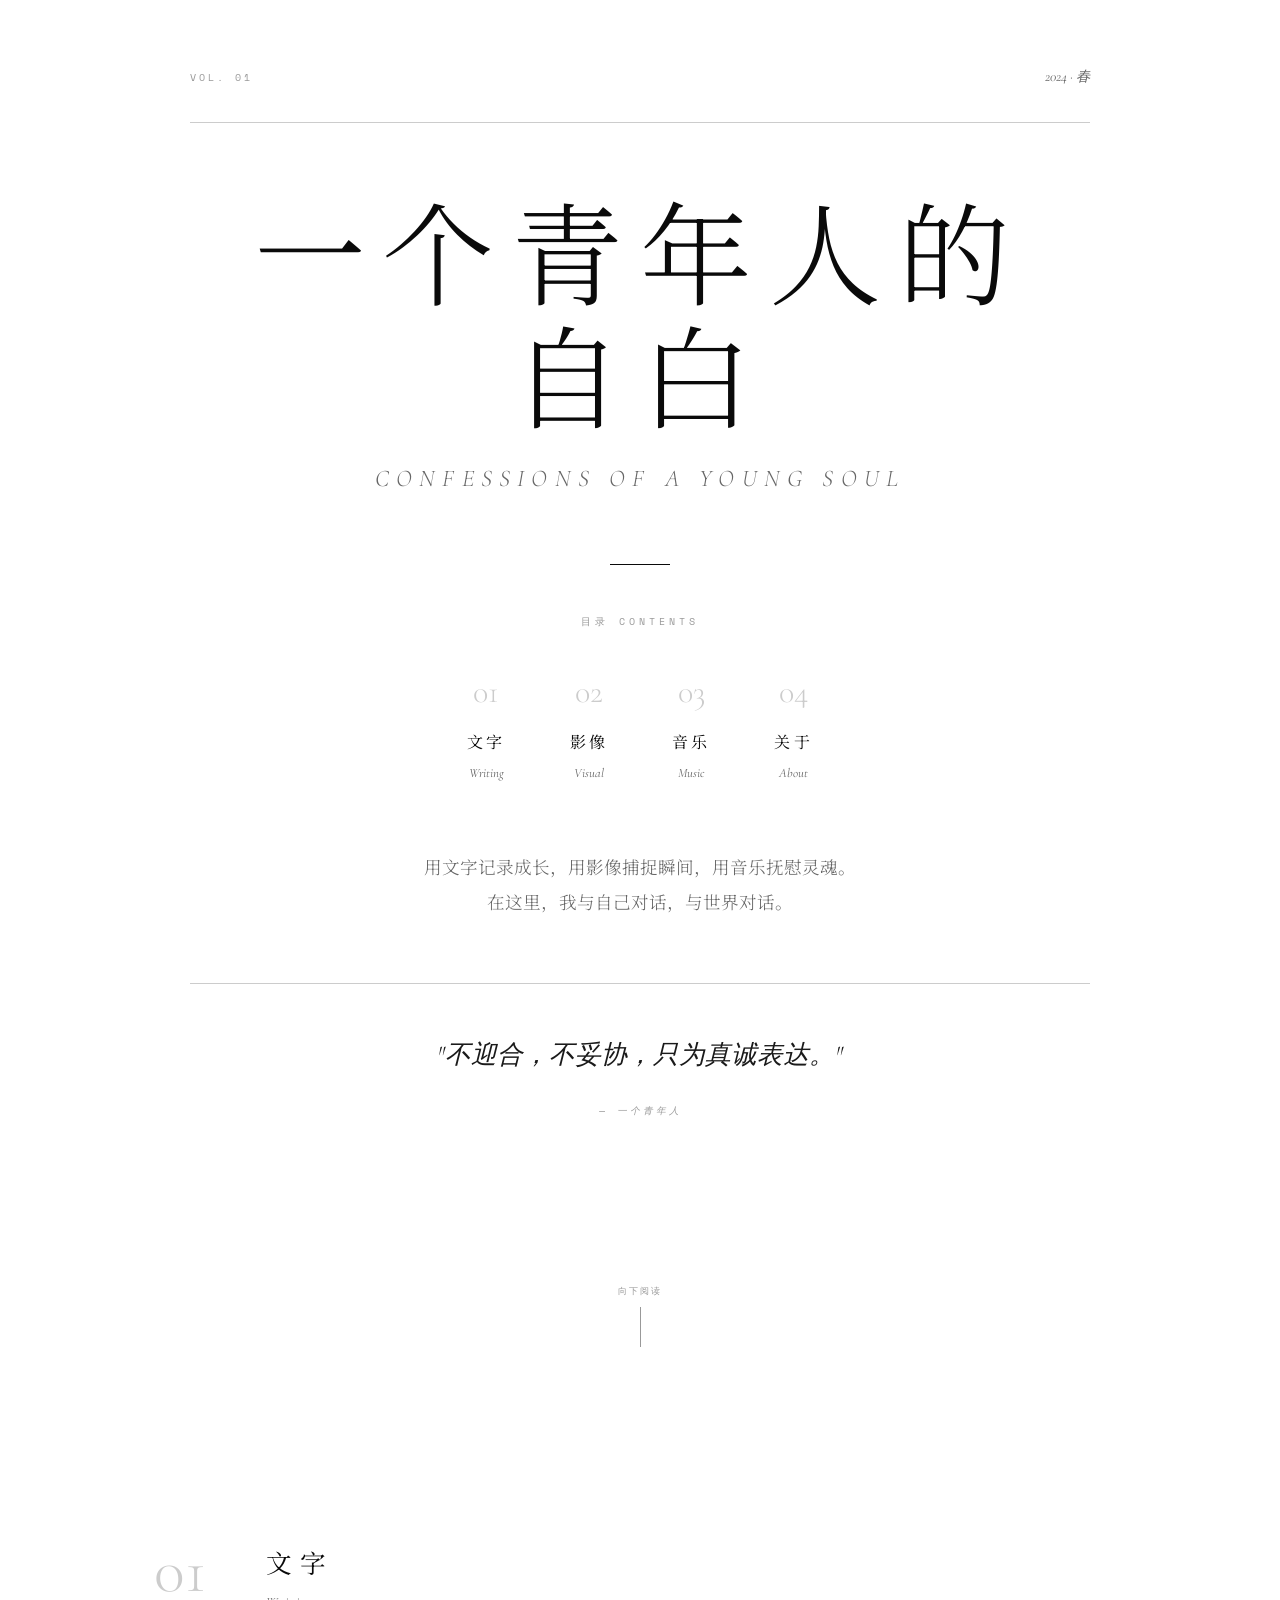
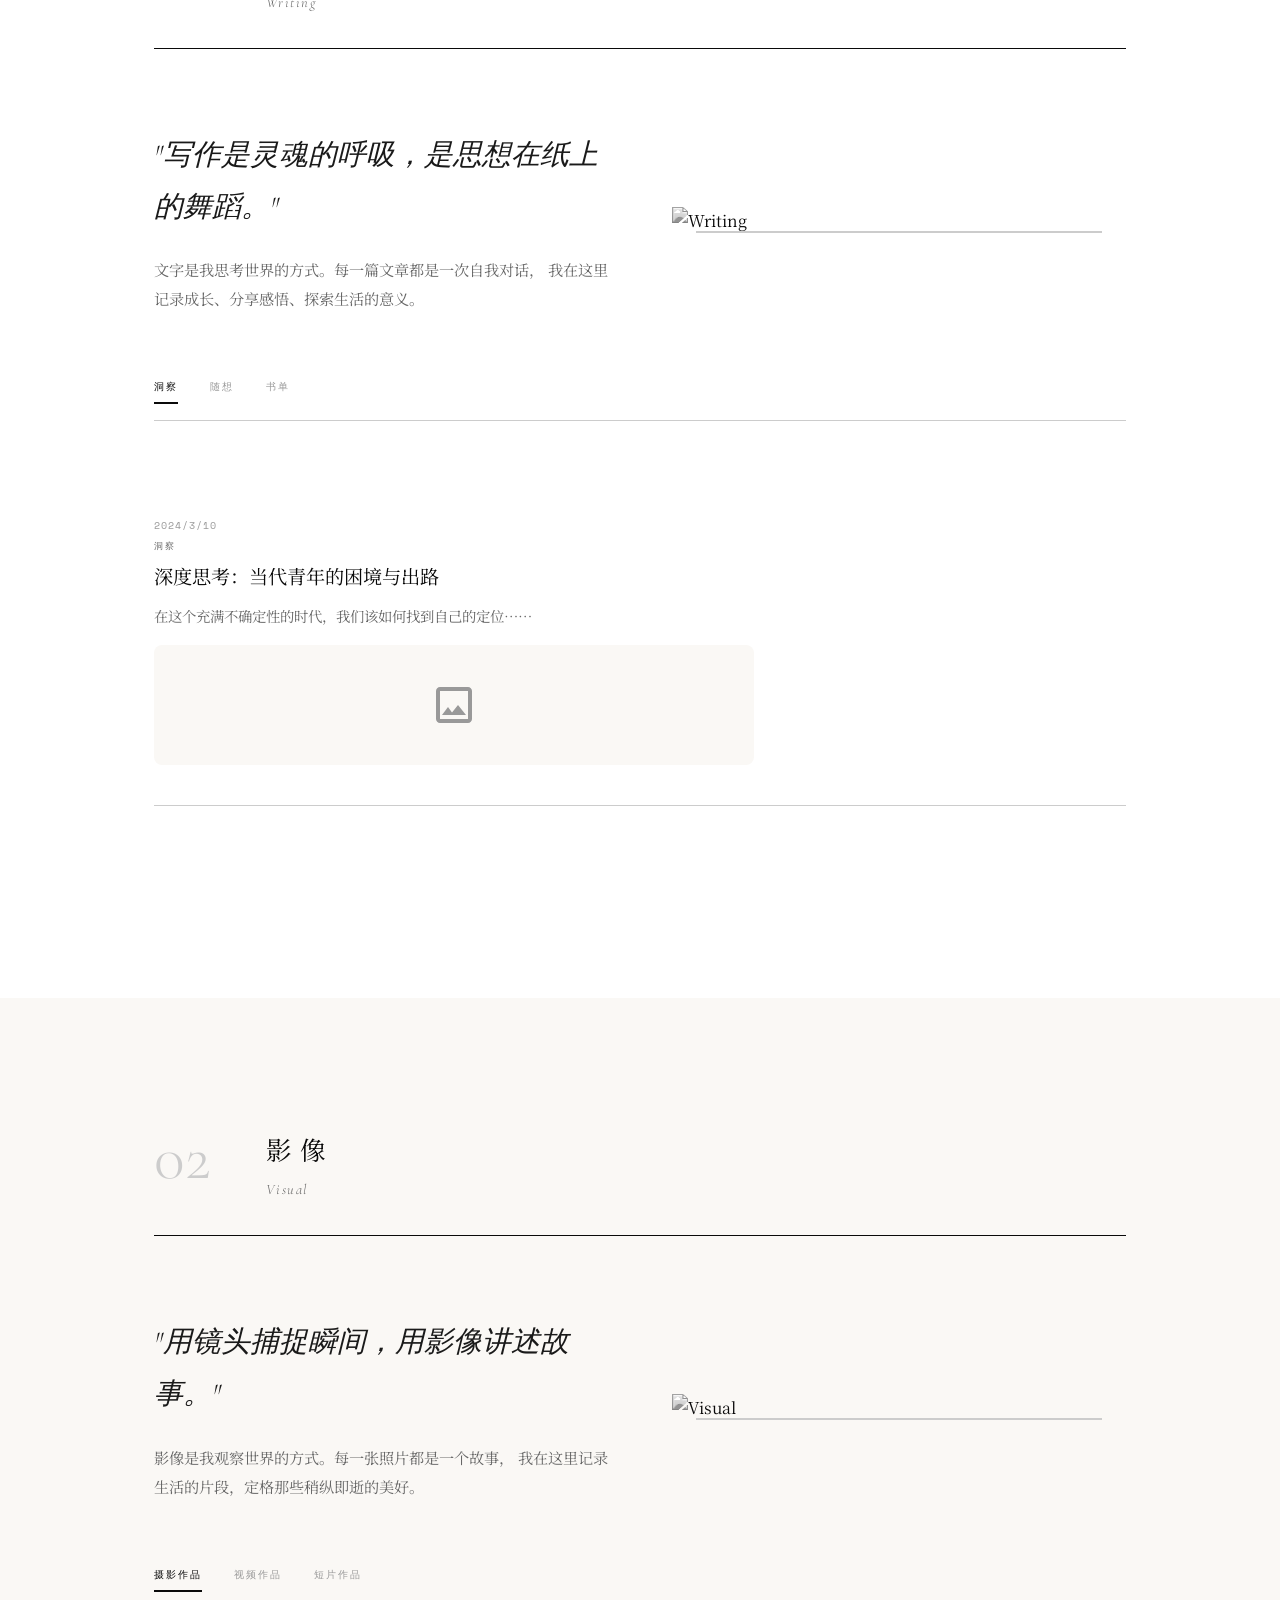
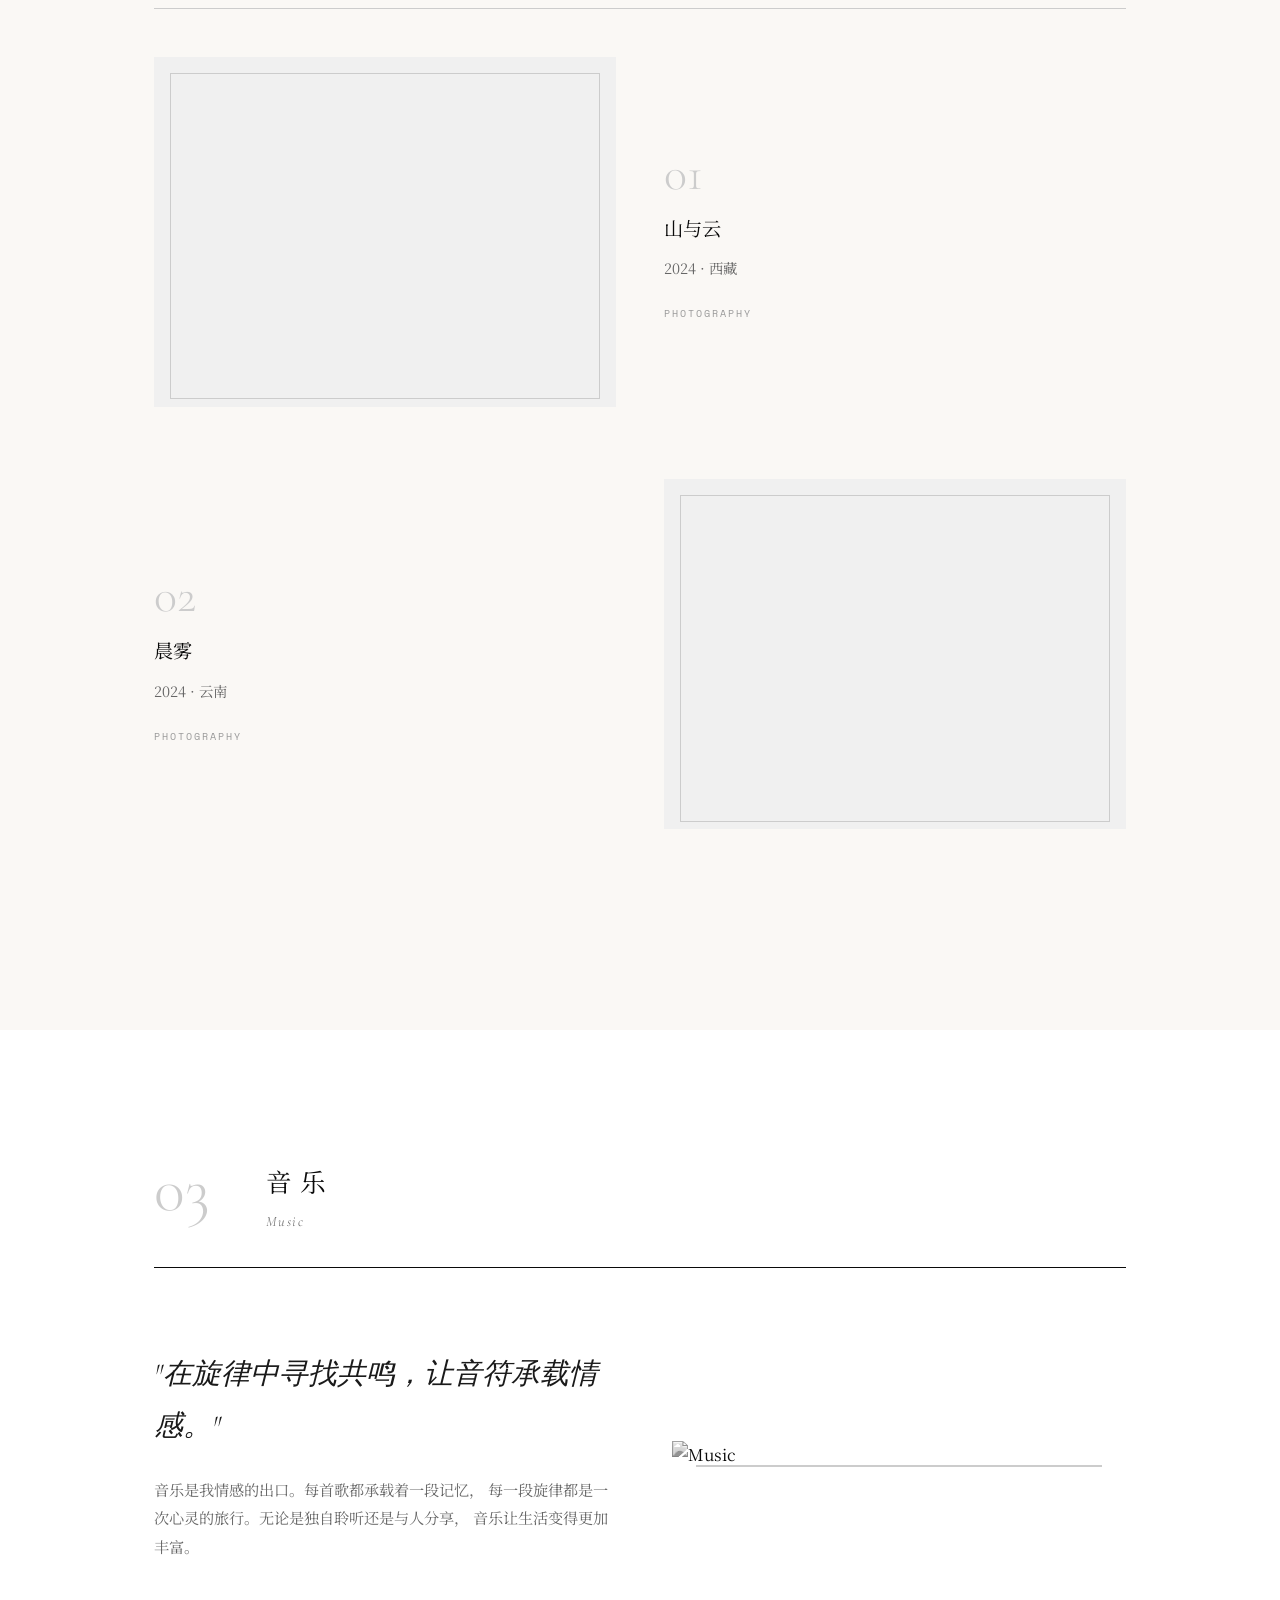
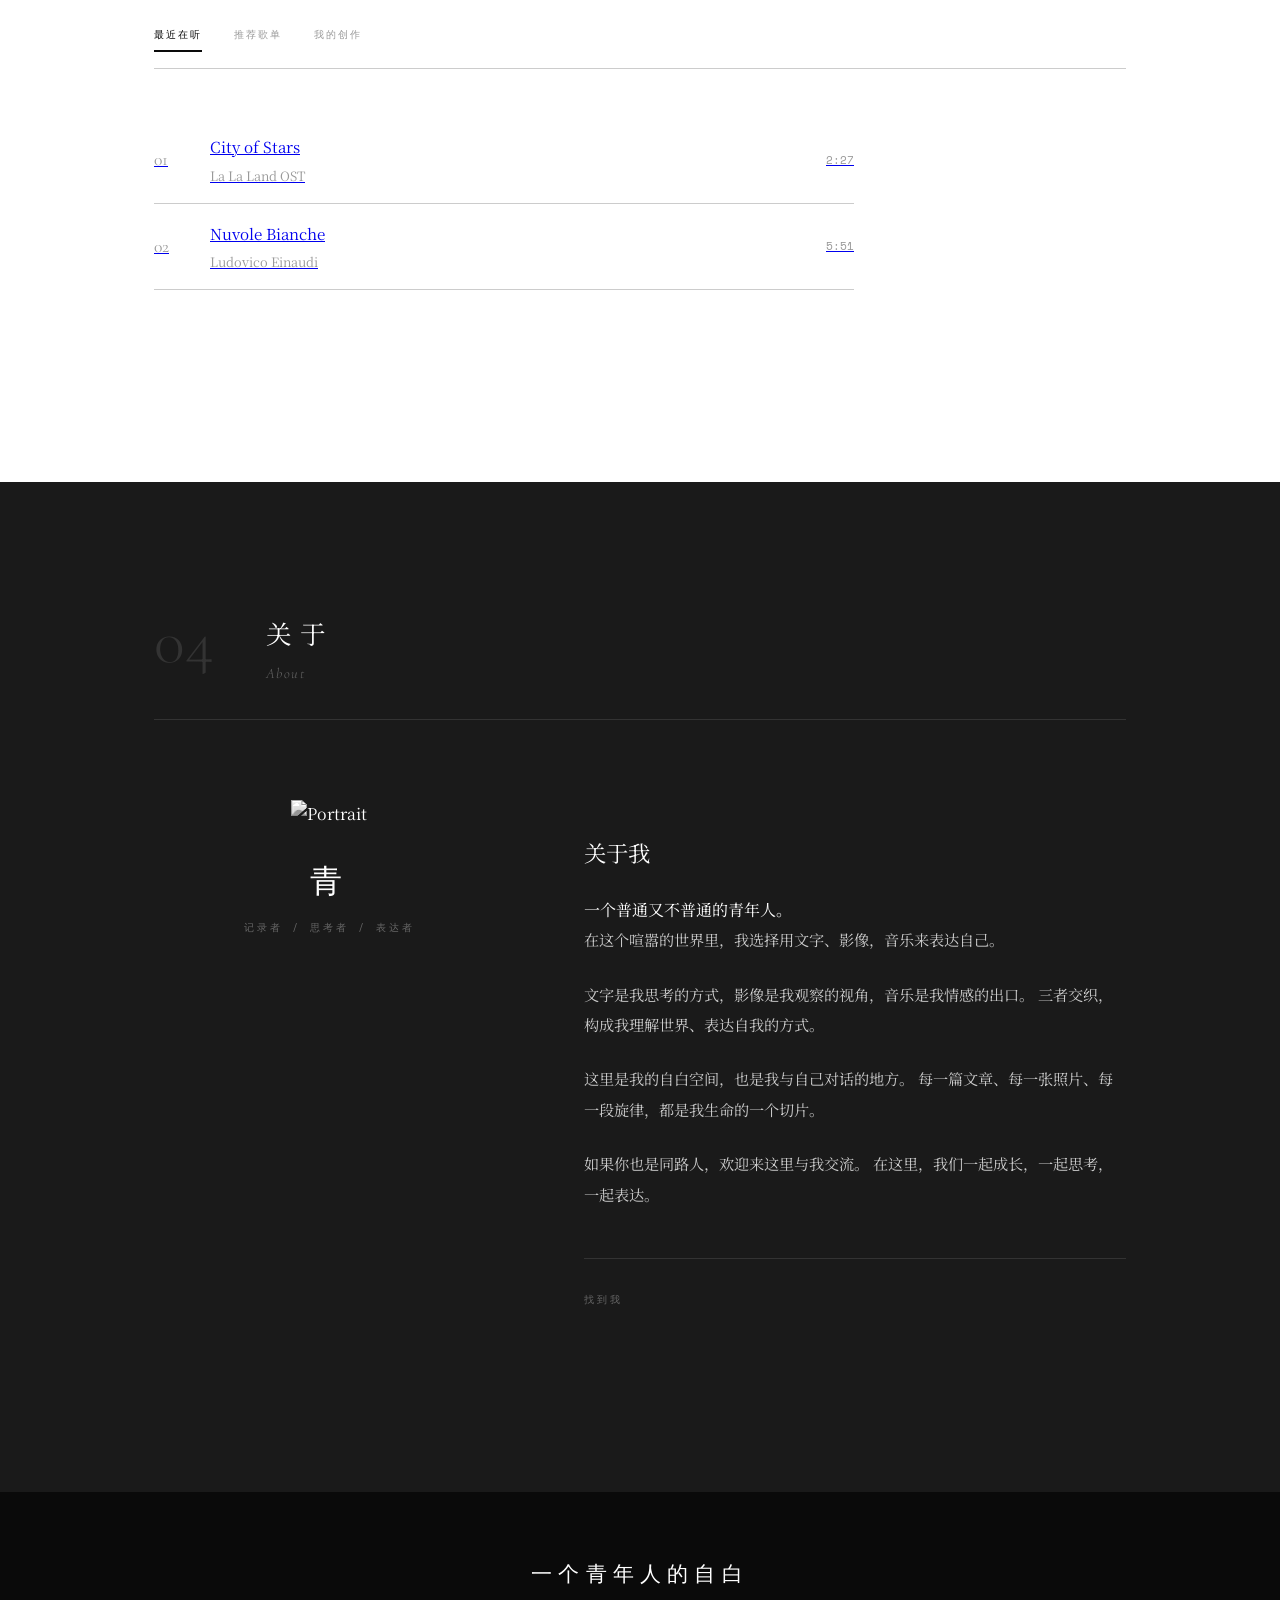
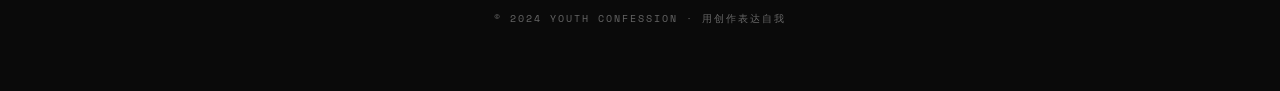
==== commit 0ec2247a: "Add files via upload" ====
--- a/index.html
+++ b/index.html
@@ -574,6 +574,31 @@
             font-size: 0.9rem;
             color: var(--gray);
             line-height: 1.8;
+        }
+        
+        .article-list-cover {
+            width: 100%;
+            max-height: 160px;
+            object-fit: cover;
+            border-radius: 8px;
+            margin-top: 1rem;
+        }
+        .article-list-cover-placeholder {
+            height: 120px;
+            background: var(--cream);
+            display: flex;
+            align-items: center;
+            justify-content: center;
+            color: var(--gray-light);
+        }
+        .article-list-cover-placeholder svg {
+            width: 48px;
+            height: 48px;
+        }
+        .article-item {
+            text-decoration: none;
+            color: inherit;
+            display: block;
         }
 
         /* ========================================
@@ -1745,14 +1770,14 @@
                 return;
             }
             var html = articles.map(function(a) {
-                var coverImg = a.cover_image ? '<img src="' + a.cover_image + '" alt="" style="max-width:100%;max-height:200px;object-fit:cover;margin-top:1rem;">' : '';
-                return '<article class="article-item" onclick="viewArticle(\'' + a.id + '\', ' + JSON.stringify(a).replace(/"/g, '&quot;') + ')">' +
+                var coverImg = a.cover_image ? '<img src="' + a.cover_image + '" alt="" class="article-list-cover">' : '<div class="article-list-cover article-list-cover-placeholder"><svg viewBox="0 0 24 24" fill="currentColor"><path d="M19 3H5c-1.1 0-2 .9-2 2v14c0 1.1.9 2 2 2h14c1.1 0 2-.9 2-2V5c0-1.1-.9-2-2-2zm0 16H5V5h14v14zm-5-7l-3 3.72L9 13l-3 4h12l-4-5z"/></svg></div>';
+                return '<a href="article.html?id=' + a.id + '" class="article-item">' +
                     '<span class="article-date">' + new Date(a.created_at).toLocaleDateString('zh-CN') + '</span>' +
                     '<div class="article-content">' +
                     '<p class="article-tag">' + (a.tag || '随想') + '</p>' +
                     '<h3 class="article-item-title">' + a.title + '</h3>' +
                     '<p class="article-excerpt">' + (a.excerpt || '') + '</p>' + coverImg +
-                    '</div></article>';
+                    '</div></a>';
             }).join('');
             container.innerHTML = html;
         }
@@ -1830,10 +1855,10 @@
                 return;
             }
             var html = tracks.map(function(t, i) {
-                return '<div class="playlist-item" onclick="playTrack(' + JSON.stringify(t).replace(/"/g, '&quot;') + ')">' +
+                return '<a href="music.html?id=' + t.id + '" class="playlist-item">' +
                     '<span class="playlist-number">0' + (i + 1) + '</span>' +
                     '<div class="playlist-info"><h4>' + t.title + '</h4><p>' + (t.artist || '') + '</p></div>' +
-                    '<span class="playlist-duration">' + (t.duration || '--:--') + '</span></div>';
+                    '<span class="playlist-duration">' + (t.duration || '--:--') + '</span></a>';
             }).join('');
             container.innerHTML = html;
         }
@@ -1845,11 +1870,11 @@
                 return;
             }
             var html = creations.map(function(c) {
-                return '<div class="creation-item" onclick="playTrack(' + JSON.stringify(c).replace(/"/g, '&quot;') + ')">' +
+                return '<a href="music.html?id=' + c.id + '" class="creation-item">' +
                     '<span class="creation-badge">' + (c.tag || '创作') + '</span>' +
                     '<h4 class="creation-title">' + c.title + '</h4>' +
                     '<p class="creation-desc">' + (c.description || '') + '</p>' +
-                    '<div class="creation-meta"><span>' + new Date(c.created_at || Date.now()).toLocaleDateString('zh-CN') + '</span><span>' + (c.duration || '--:--') + '</span></div></div>';
+                    '<div class="creation-meta"><span>' + new Date(c.created_at || Date.now()).toLocaleDateString('zh-CN') + '</span><span>' + (c.duration || '--:--') + '</span></div></a>';
             }).join('');
             container.innerHTML = html;
         }
